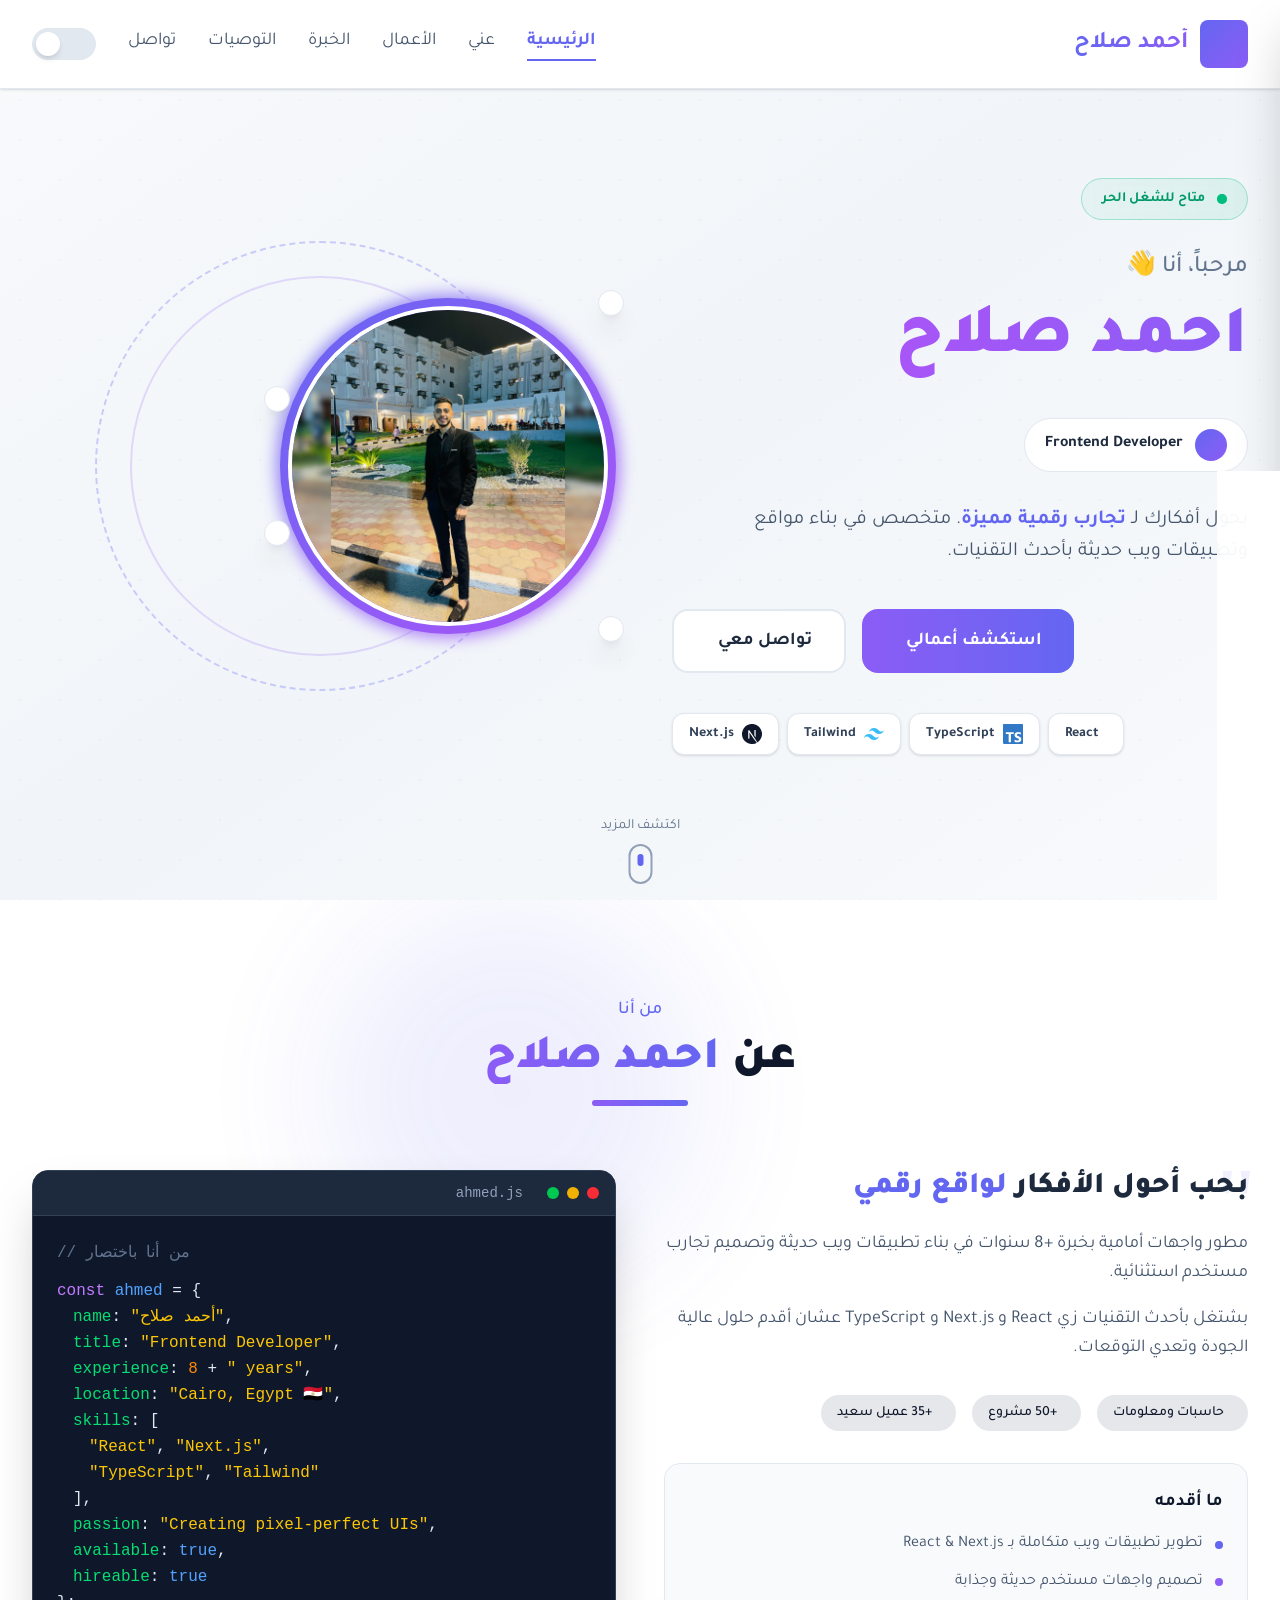
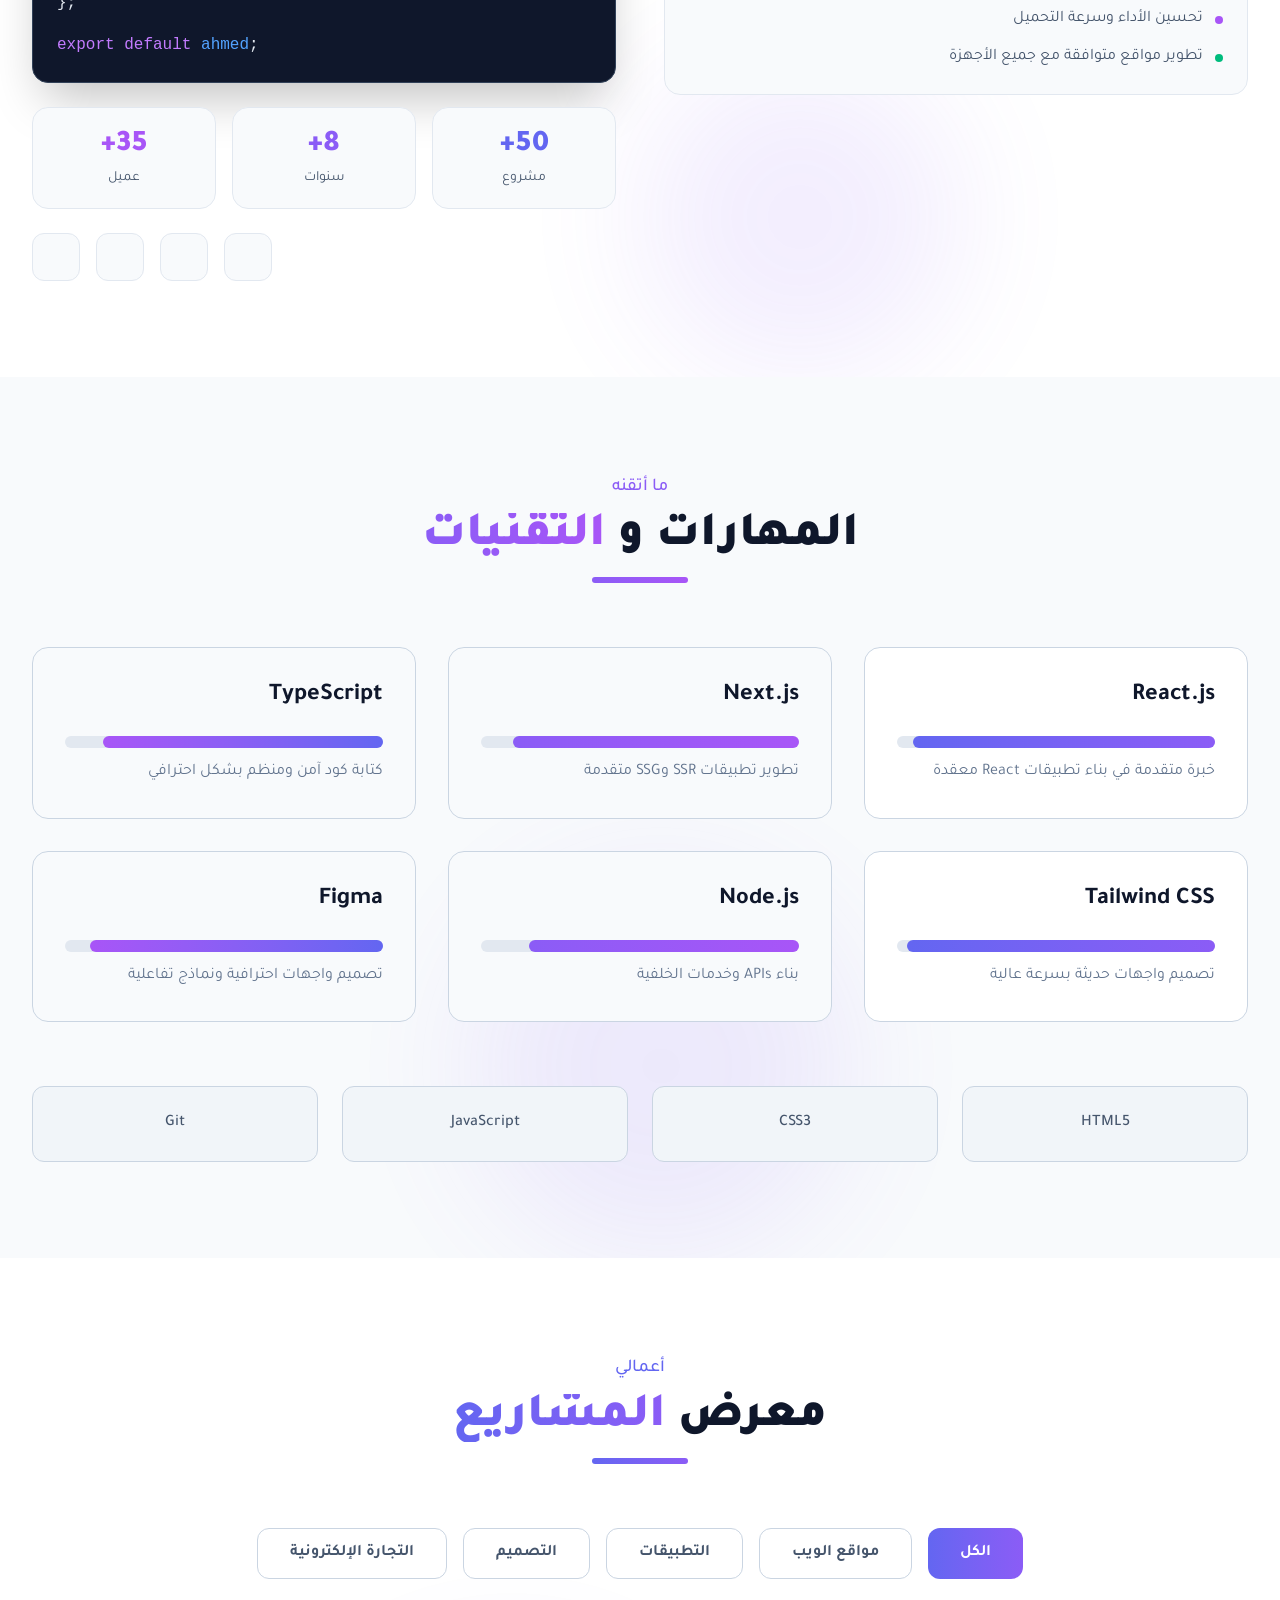
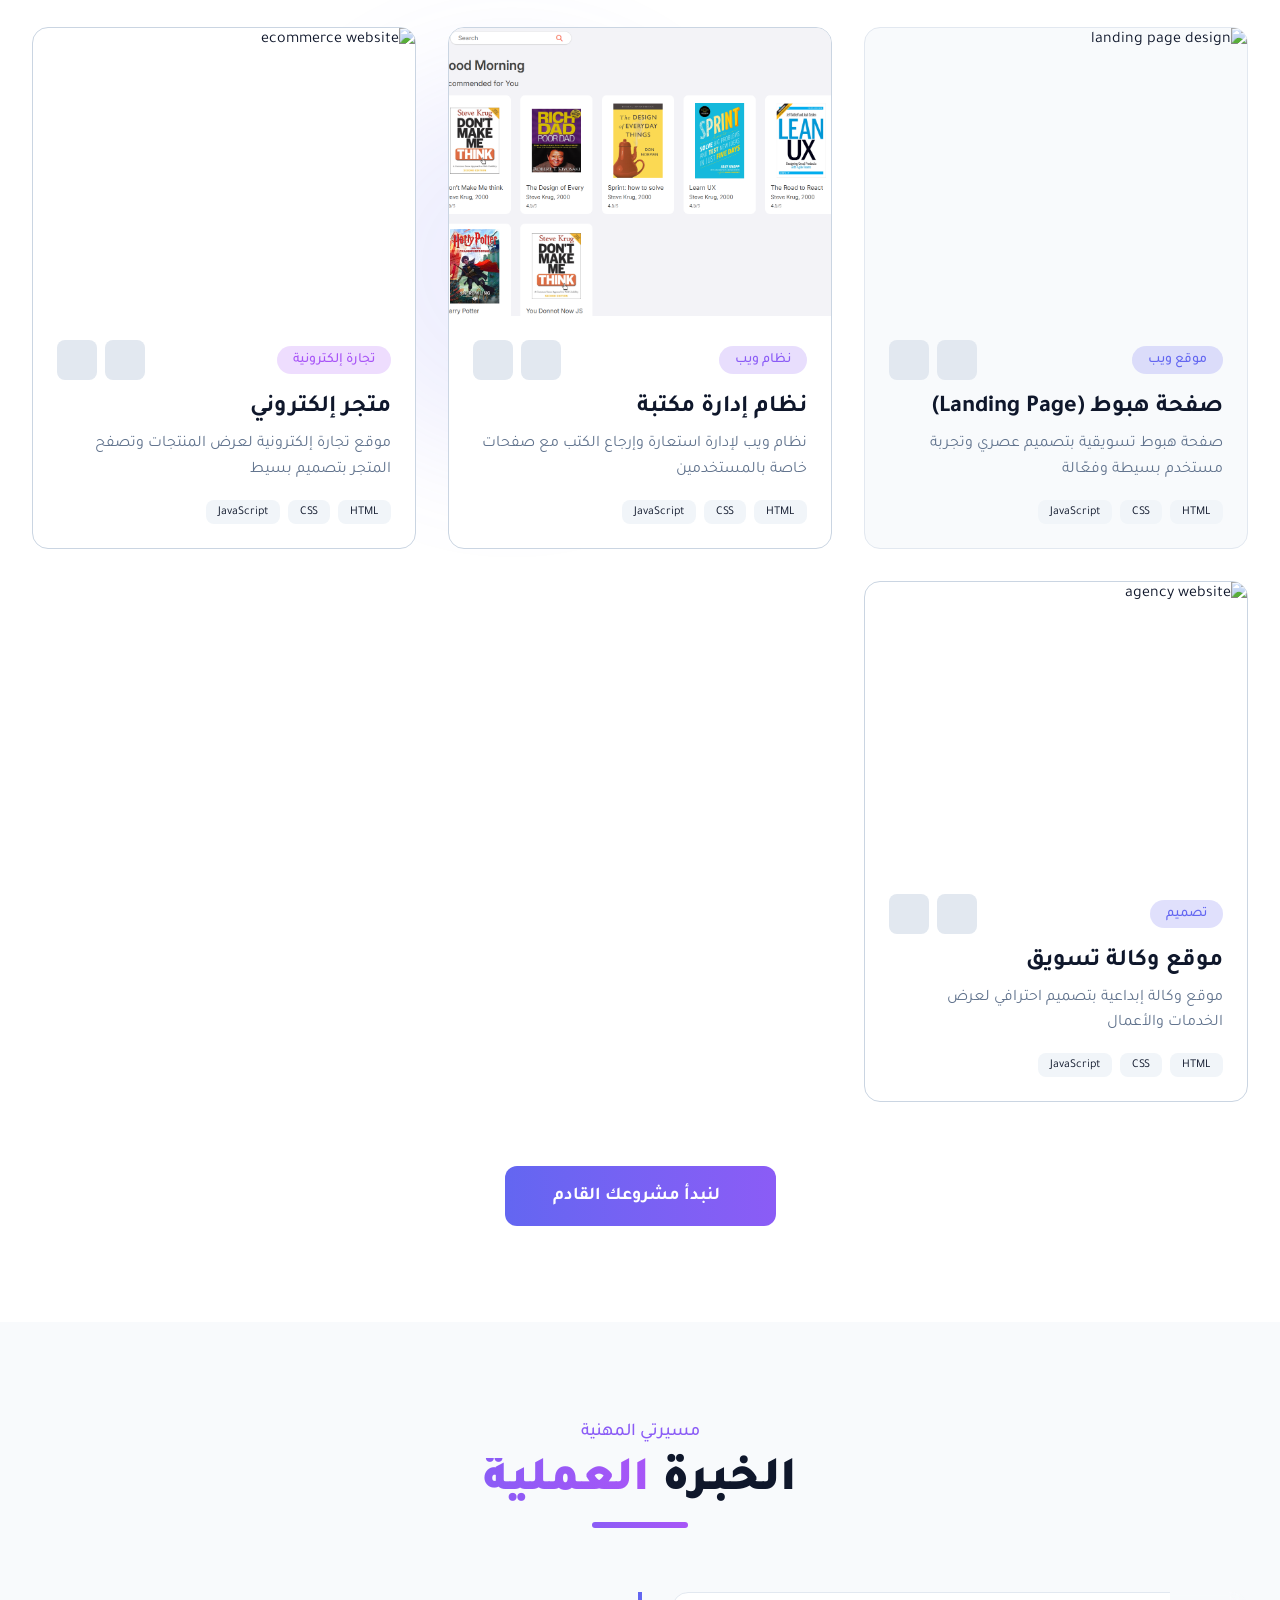
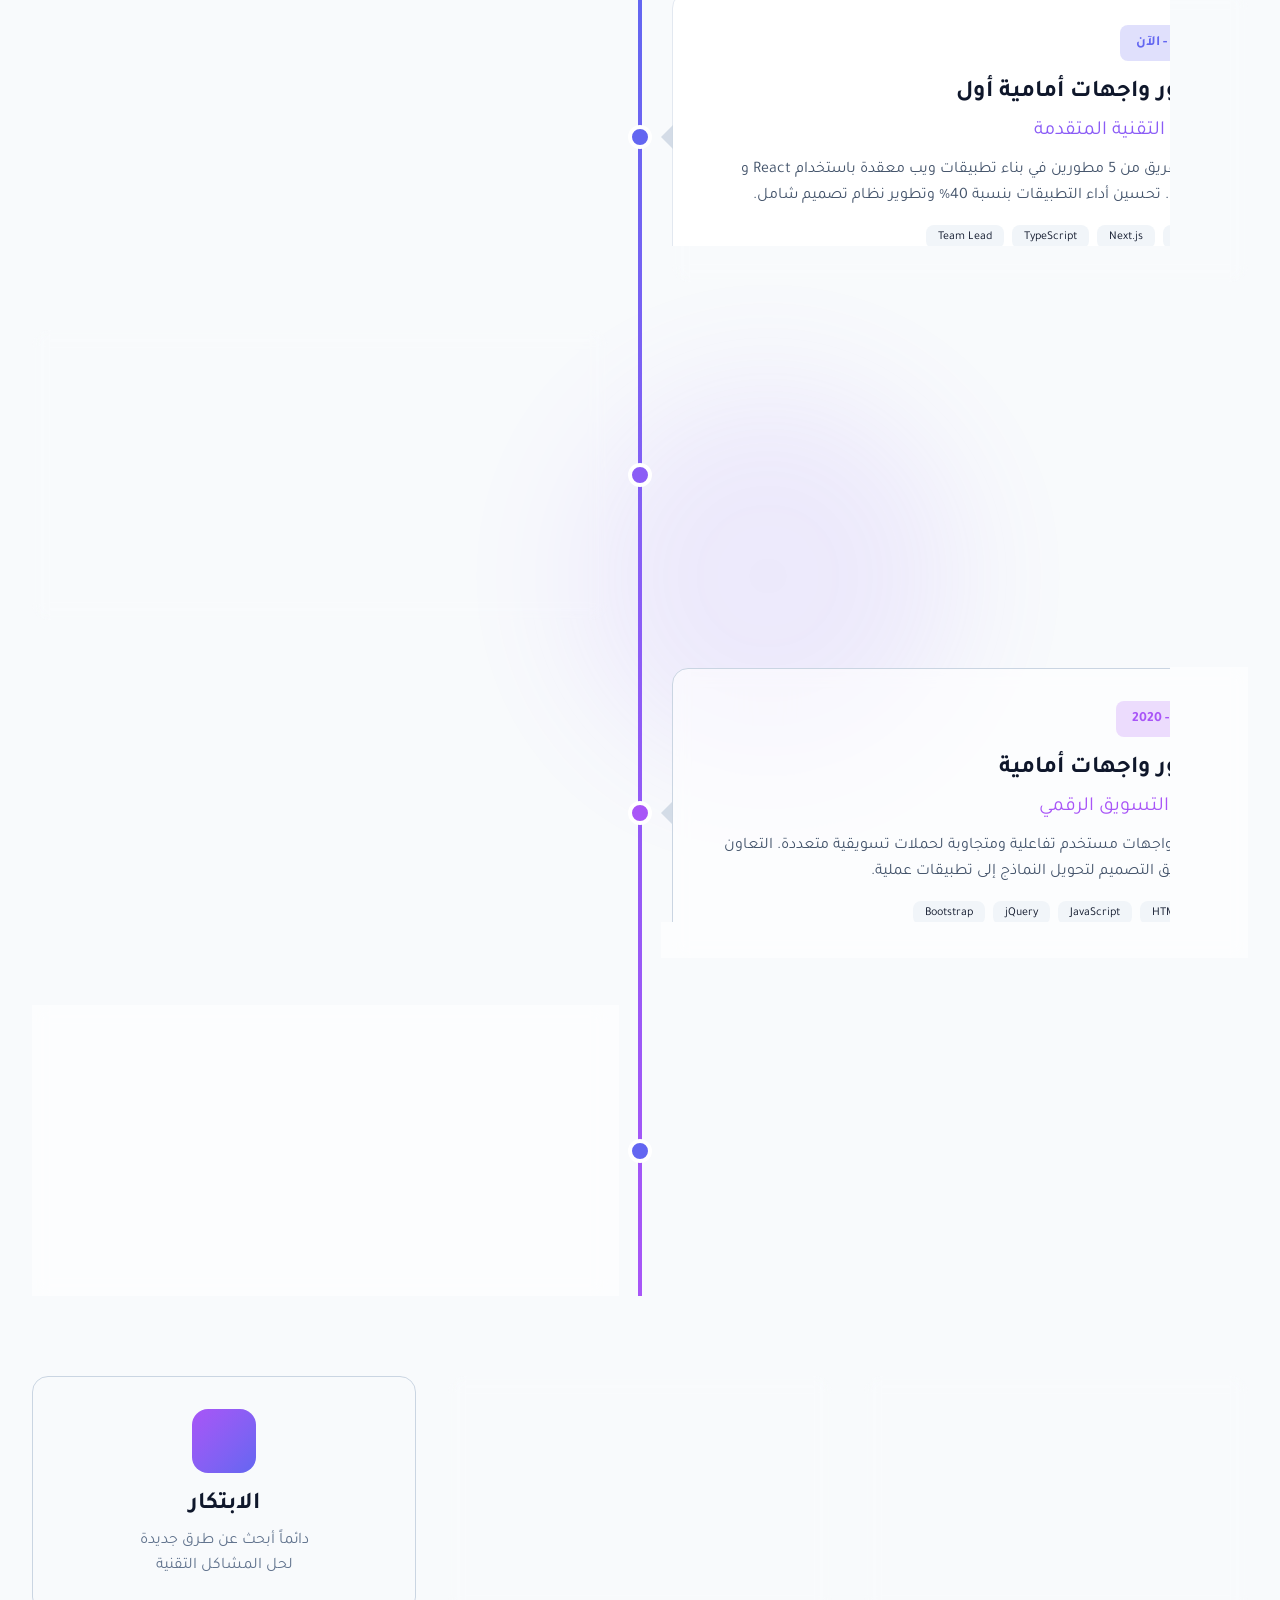
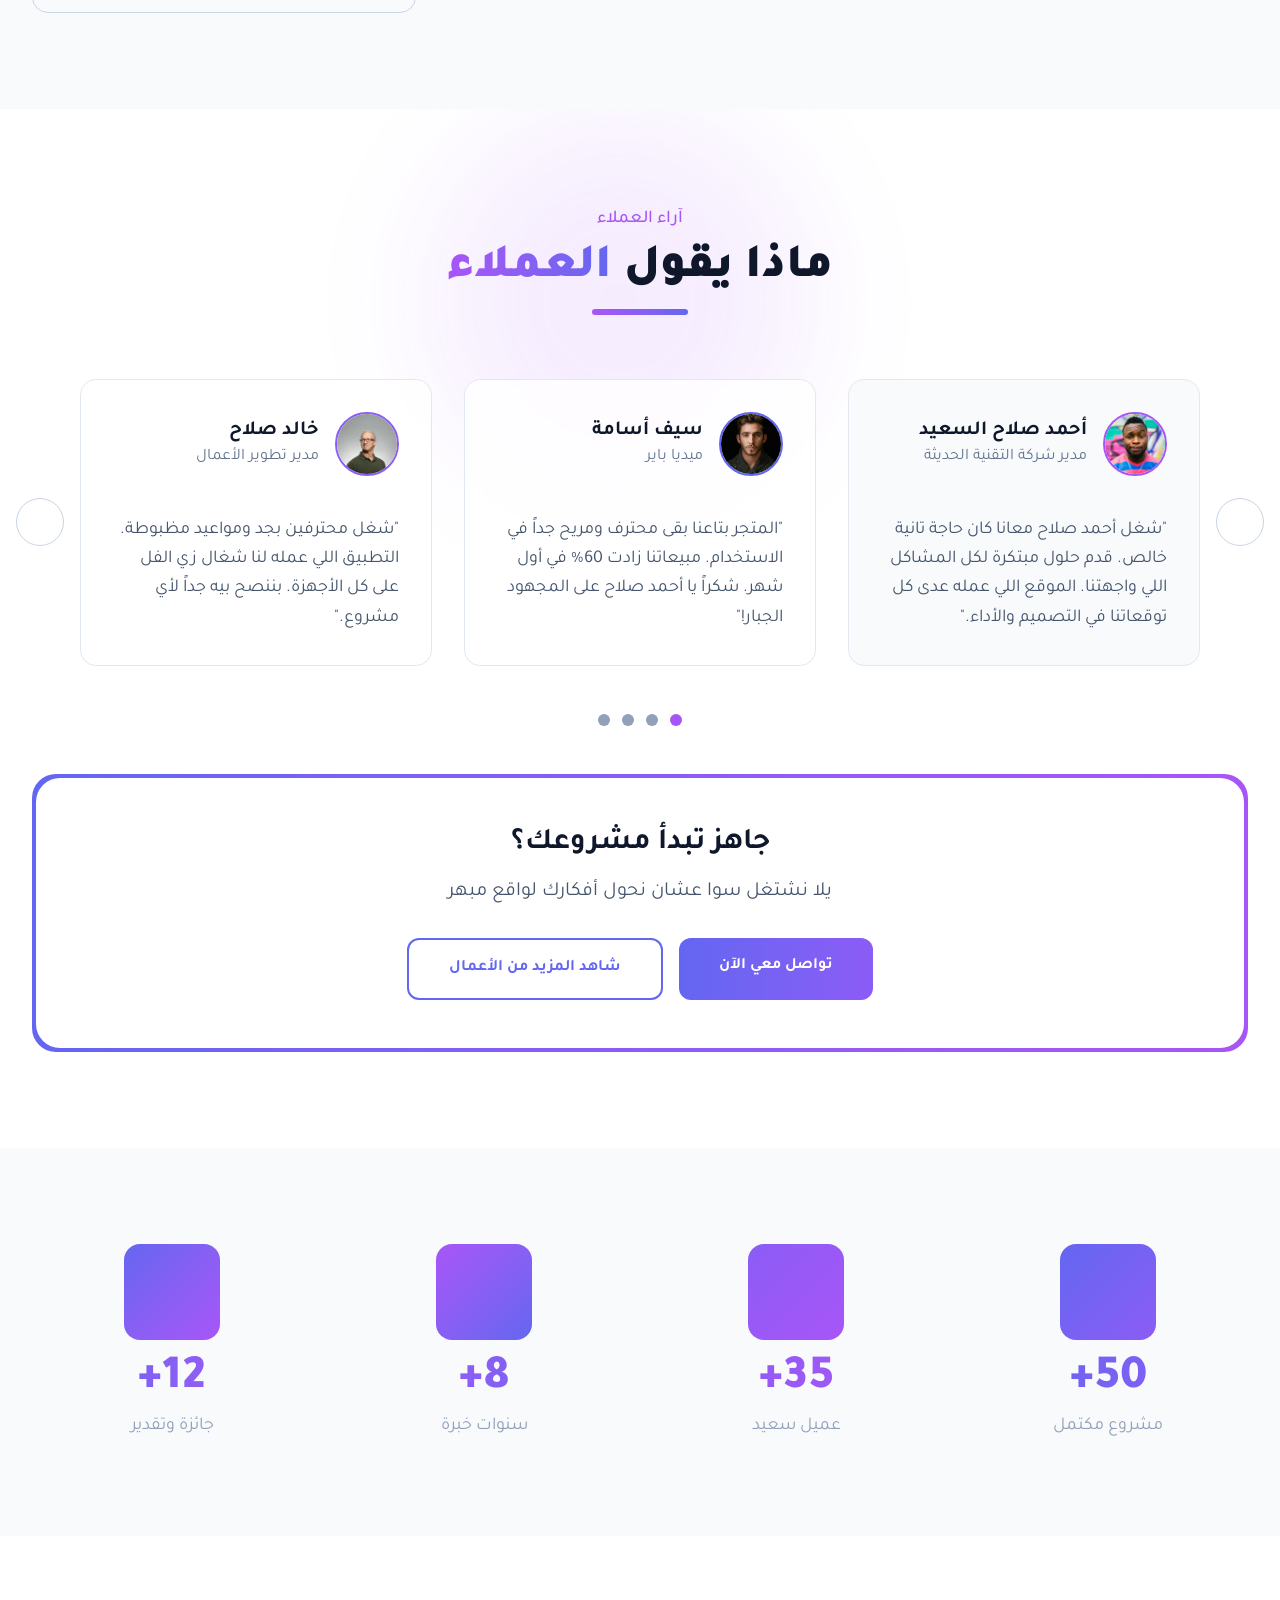
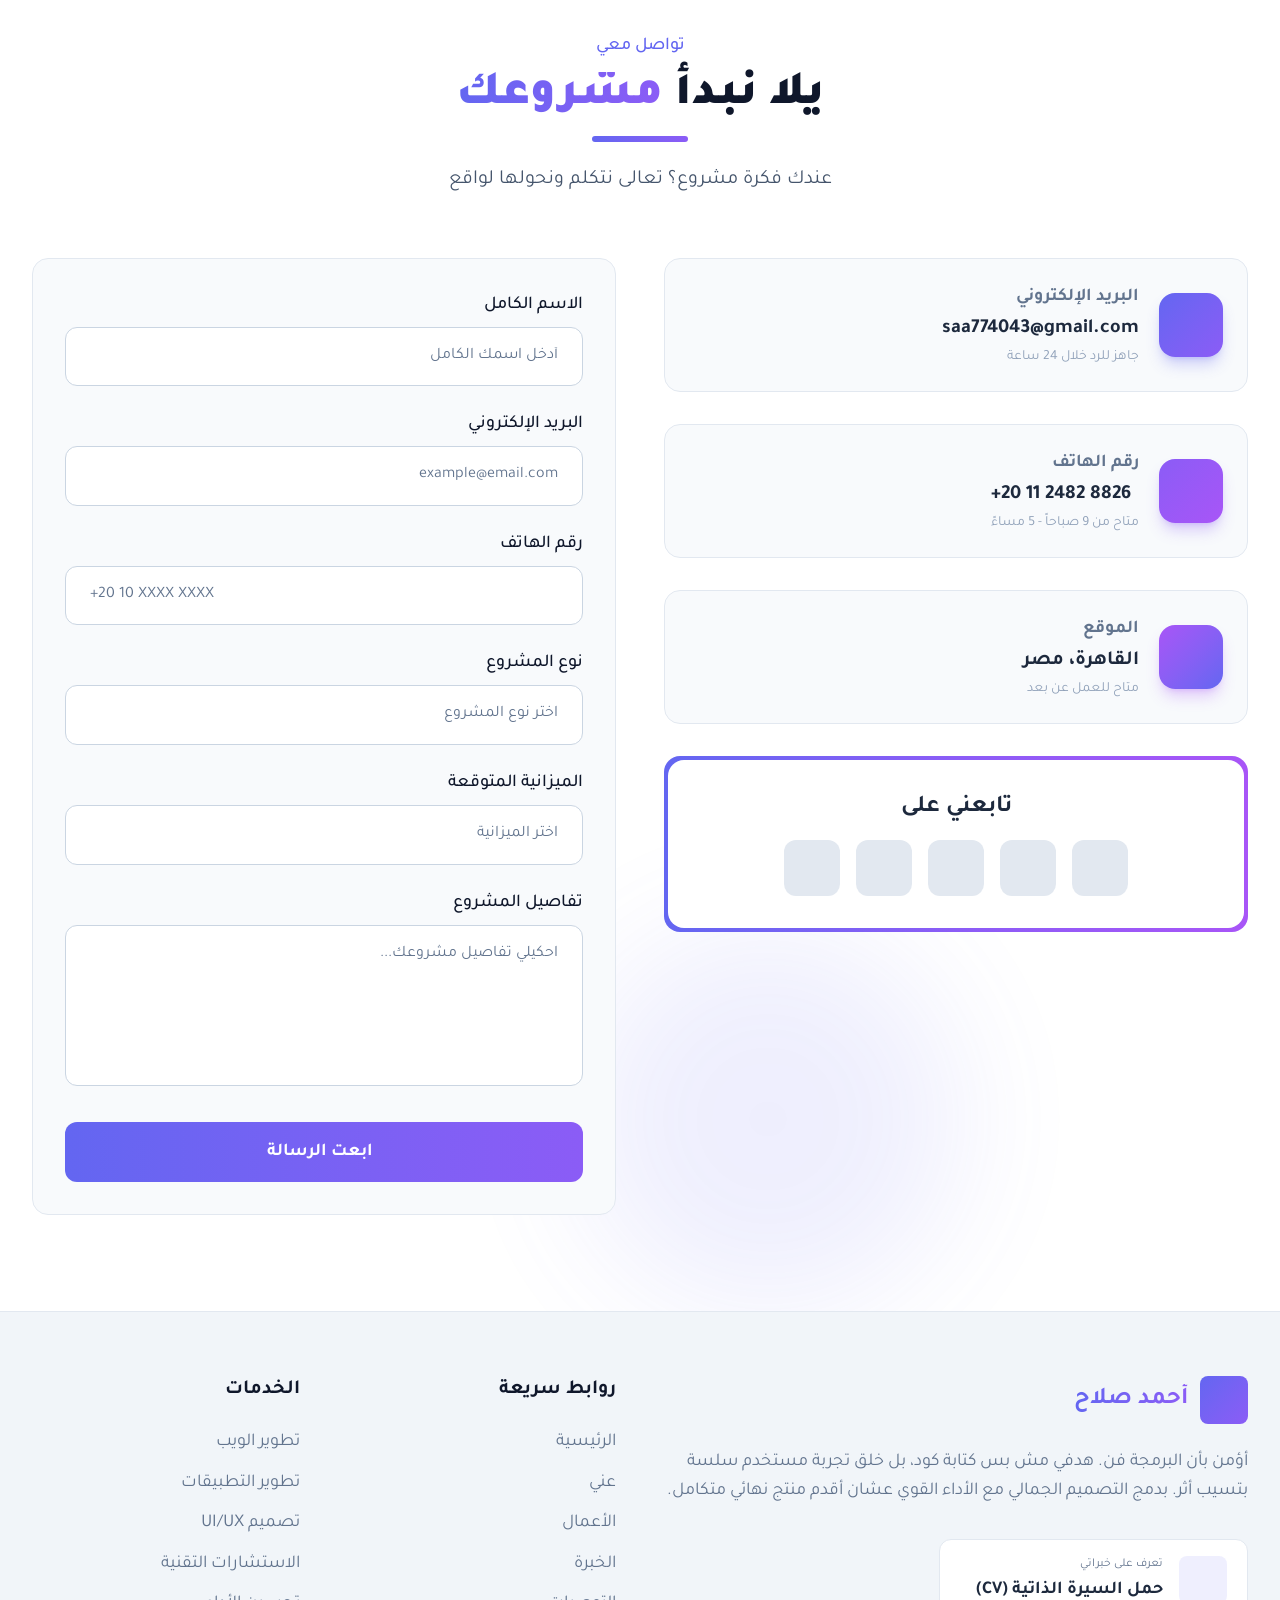
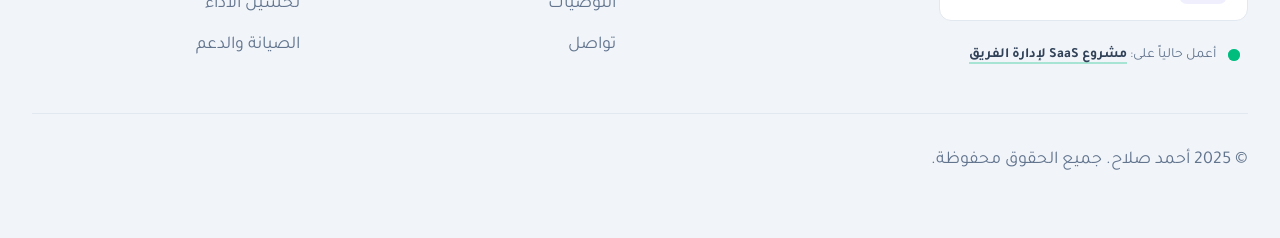
==== index .html @ 2023ffce "Update portfolio data" ====
<!doctype html>
<html dir="rtl" lang="ar" class="dark">
  <head>
    <!-- Essential Meta Tags (must be first) -->
    <meta charset="UTF-8" />
    <meta name="viewport" content="width=device-width, initial-scale=1.0" />
    <title>أحمد صلاح| مطور واجهات أمامية</title>

    <!-- SEO Meta Tags -->
    <meta
      name="description"
      content="مطور واجهات أمامية متخصص في React و Next.js و TypeScript. أبني تجارب رقمية استثنائية مع التركيز على الأداء وتجربة المستخدم."
    />
    <meta
      name="keywords"
      content="مطور ويب, React, Next.js, TypeScript, تصميم واجهات, مطور أمامي"
    />
    <meta name="author" content="أحمد صلاح" />
    <meta name="theme-color" content="#6366f1" />

    <!-- Open Graph / Social Media -->
    <meta property="og:type" content="website" />
    <meta property="og:url" content="https://ahmedhasan.dev/" />
    <meta property="og:title" content="أحمد صلاح| مطور واجهات أمامية" />
    <meta
      property="og:description"
      content="مطور واجهات أمامية متخصص في React و Next.js و TypeScript. أبني تجارب رقمية استثنائية."
    />
    <meta property="og:image" content="https://ahmedhasan.dev/og-image.png" />
    <meta property="og:locale" content="ar_SA" />

    <!-- Twitter Card -->
    <meta name="twitter:card" content="summary_large_image" />
    <meta name="twitter:url" content="https://ahmedhasan.dev/" />
    <meta name="twitter:title" content="أحمد صلاح| مطور واجهات أمامية" />
    <meta
      name="twitter:description"
      content="مطور واجهات أمامية متخصص في React و Next.js و TypeScript."
    />
    <meta name="twitter:image" content="https://ahmedhasan.dev/og-image.png" />

    <!-- Resource Hints (preconnect includes dns-prefetch) -->
    <link rel="preconnect" href="https://fonts.googleapis.com" />
    <link rel="preconnect" href="https://fonts.gstatic.com" crossorigin />
    <link rel="preconnect" href="https://cdnjs.cloudflare.com" crossorigin />

    <!-- Preload Critical Fonts -->
    <link
      rel="preload"
      href="https://cdnjs.cloudflare.com/ajax/libs/font-awesome/7.0.1/webfonts/fa-solid-900.woff2"
      as="font"
      type="font/woff2"
      crossorigin
    />
    <link
      rel="preload"
      href="https://cdnjs.cloudflare.com/ajax/libs/font-awesome/7.0.1/webfonts/fa-brands-400.woff2"
      as="font"
      type="font/woff2"
      crossorigin
    />

    <!-- Font Awesome CSS - Non-render-blocking -->
    <link
      rel="preload"
      href="https://cdnjs.cloudflare.com/ajax/libs/font-awesome/7.0.1/css/all.min.css"
      as="style"
      onload="
        this.onload = null;
        this.rel = 'stylesheet';
      "
      crossorigin="anonymous"
    />
    <noscript>
      <link
        rel="stylesheet"
        href="https://cdnjs.cloudflare.com/ajax/libs/font-awesome/7.0.1/css/all.min.css"
        crossorigin="anonymous"
      />
    </noscript>

    <!-- Google Fonts - Non-render-blocking -->
    <link
      rel="preload"
      href="https://fonts.googleapis.com/css2?family=Alexandria:wght@100..900&family=Cairo:wght@200..1000&family=Tajawal:wght@200;300;400;500;700;800;900&display=swap"
      as="style"
      onload="
        this.onload = null;
        this.rel = 'stylesheet';
      "
    />
    <noscript>
      <link
        href="https://fonts.googleapis.com/css2?family=Alexandria:wght@100..900&family=Cairo:wght@200..1000&family=Tajawal:wght@200;300;400;500;700;800;900&display=swap"
        rel="stylesheet"
      />
    </noscript>

    <!-- Favicon -->
    <link rel="icon" type="image/png" href="./assets/imgs/favicon.png" />
    <!-- Main Stylesheet -->
    <link rel="stylesheet" crossorigin href="./assets/css/style.css" />
  </head>

  <body
    class="font-tajawal bg-gradient-to-br from-slate-100 via-slate-50 to-slate-100 dark:from-slate-950 dark:via-slate-900 dark:to-slate-950 text-slate-900 dark:text-white transition-colors duration-300"
  >
    <!-- Skip to Content Link for Accessibility -->
    <a
      href="#main-content"
      class="skip-link sr-only focus:not-sr-only focus:absolute focus:top-4 focus:right-4 focus:z-[100] focus:bg-primary focus:text-white focus:px-4 focus:py-2 focus:rounded-lg"
    >
      تخطي إلى المحتوى الرئيسي
    </a>

    <nav
      id="header"
      role="navigation"
      aria-label="التنقل الرئيسي"
      class="fixed top-0 left-0 right-0 bg-white/95 dark:bg-slate-950/95 backdrop-blur-md z-50 border-b border-slate-200 dark:border-slate-800 shadow-sm dark:shadow-none"
    >
      <div
        class="container mx-auto px-4 md:px-8 py-5 flex justify-between items-center"
      >
        <div class="flex items-center gap-3">
          <div
            class="w-12 h-12 bg-linear-to-br from-primary to-secondary rounded-lg flex items-center justify-center"
            aria-hidden="true"
          >
            <i class="fa-solid fa-code text-white text-xl"></i>
          </div>
          <div
            class="text-2xl font-bold bg-linear-to-r from-primary to-secondary bg-clip-text text-transparent"
          >
            أحمد صلاح
          </div>
        </div>

        <!-- نضيف hidden md:flex عشان تختفي في الموبايل وتظهر في الديسكتوب -->
        <div class="nav-links hidden md:flex gap-8 items-center" role="menubar">
          <a
            class="text-slate-600 dark:text-slate-300 hover:text-primary transition-colors duration-300 text-lg"
            href="#hero-section"
            role="menuitem"
            >الرئيسية</a
          >
          <a
            class="text-slate-600 dark:text-slate-300 hover:text-primary transition-colors duration-300 text-lg"
            href="#about"
            role="menuitem"
            >عني</a
          >
          <a
            class="text-slate-600 dark:text-slate-300 hover:text-primary transition-colors duration-300 text-lg"
            href="#portfolio"
            role="menuitem"
            >الأعمال</a
          >
          <a
            class="text-slate-600 dark:text-slate-300 hover:text-primary transition-colors duration-300 text-lg"
            href="#experience"
            role="menuitem"
            >الخبرة</a
          >
          <a
            class="text-slate-600 dark:text-slate-300 hover:text-primary transition-colors duration-300 text-lg"
            href="#testimonials"
            role="menuitem"
            >التوصيات</a
          >
          <a
            class="text-slate-600 dark:text-slate-300 hover:text-primary transition-colors duration-300 text-lg"
            href="#contact"
            role="menuitem"
            >تواصل</a
          >

          <!-- Theme Toggle Button (ديسكتوب) -->
          <button
            class="theme-toggle-button relative w-16 h-8 bg-slate-200 dark:bg-slate-700 rounded-full transition-all duration-300 hover:ring-2 hover:ring-primary/50 focus:outline-none focus-visible:ring-2 focus-visible:ring-primary"
            aria-label="تبديل الوضع الداكن"
            aria-pressed="false"
            type="button"
          >
            <span
              class="theme-toggle-circle absolute top-1 left-1 w-6 h-6 bg-white dark:bg-slate-800 rounded-full shadow-md flex items-center justify-center transition-transform duration-300 dark:translate-x-8"
            >
              <i
                class="fa-solid fa-sun text-amber-500 text-sm transition-all duration-300 dark:opacity-0 dark:rotate-90 dark:scale-0"
                aria-hidden="true"
              ></i>
              <i
                class="fa-solid fa-moon text-indigo-400 text-sm absolute transition-all duration-300 opacity-0 -rotate-90 scale-0 dark:opacity-100 dark:rotate-0 dark:scale-100"
                aria-hidden="true"
              ></i>
            </span>
          </button>
        </div>

        <!-- زرار الموبايل منيو: ظاهر بس في الموبايل -->
        <div id="my-menu" class="flex md:hidden">
          <button
            type="button"
            id="menu-toggle"
            aria-label="فتح القائمة"
            aria-expanded="false"
            aria-controls="mobile-menu-panel"
          >
            <i
              id="menu-toggle-icon"
              class="fa-solid fa-bars text-slate-600 dark:text-slate-300 hover:text-primary transition-colors duration-300 text-2xl"
            ></i>
          </button>
        </div>
      </div>

      <!-- Panel القايمة بتاع الموبايل -->
      <div
        id="mobile-menu-panel"
        class="hidden md:hidden flex-col gap-1 px-4 pb-5 bg-white/95 dark:bg-slate-950/95 backdrop-blur-md border-t border-slate-200 dark:border-slate-800"
      >
        <a
          class="block py-3 text-slate-600 dark:text-slate-300 hover:text-primary transition-colors duration-300 text-lg"
          href="#hero-section"
          role="menuitem"
          >الرئيسية</a
        >
        <a
          class="block py-3 text-slate-600 dark:text-slate-300 hover:text-primary transition-colors duration-300 text-lg"
          href="#about"
          role="menuitem"
          >عني</a
        >
        <a
          class="block py-3 text-slate-600 dark:text-slate-300 hover:text-primary transition-colors duration-300 text-lg"
          href="#portfolio"
          role="menuitem"
          >الأعمال</a
        >
        <a
          class="block py-3 text-slate-600 dark:text-slate-300 hover:text-primary transition-colors duration-300 text-lg"
          href="#experience"
          role="menuitem"
          >الخبرة</a
        >
        <a
          class="block py-3 text-slate-600 dark:text-slate-300 hover:text-primary transition-colors duration-300 text-lg"
          href="#testimonials"
          role="menuitem"
          >التوصيات</a
        >
        <a
          class="block py-3 text-slate-600 dark:text-slate-300 hover:text-primary transition-colors duration-300 text-lg"
          href="#contact"
          role="menuitem"
          >تواصل</a
        >

        <!-- Theme Toggle Button (موبايل) -->
        <button
          class="theme-toggle-button relative w-16 h-8 mt-2 bg-slate-200 dark:bg-slate-700 rounded-full transition-all duration-300 hover:ring-2 hover:ring-primary/50 focus:outline-none focus-visible:ring-2 focus-visible:ring-primary"
          aria-label="تبديل الوضع الداكن"
          aria-pressed="false"
          type="button"
        >
          <span
            class="theme-toggle-circle absolute top-1 left-1 w-6 h-6 bg-white dark:bg-slate-800 rounded-full shadow-md flex items-center justify-center transition-transform duration-300 dark:translate-x-8"
          >
            <i
              class="fa-solid fa-sun text-amber-500 text-sm transition-all duration-300 dark:opacity-0 dark:rotate-90 dark:scale-0"
              aria-hidden="true"
            ></i>
            <i
              class="fa-solid fa-moon text-indigo-400 text-sm absolute transition-all duration-300 opacity-0 -rotate-90 scale-0 dark:opacity-100 dark:rotate-0 dark:scale-100"
              aria-hidden="true"
            ></i>
          </span>
        </button>
      </div>
    </nav>

    <main id="main-content">
      <!-- ============================================
         HERO SECTION - Modern Split Layout Design
         ============================================ -->
      <section
        id="hero-section"
        class="relative min-h-screen flex items-center overflow-hidden pt-24 pb-16"
        aria-labelledby="hero-title"
      >
        <!-- Background Elements -->
        <div class="absolute inset-0 z-0">
          <!-- Gradient Mesh Background -->
          <div
            class="absolute inset-0 bg-gradient-to-br from-slate-50 via-slate-100 to-slate-50 dark:from-slate-950 dark:via-slate-900 dark:to-slate-950"
          ></div>
          <!-- Grid Pattern Overlay -->
          <div
            class="absolute inset-0 opacity-[0.03] dark:opacity-[0.05]"
            style="
              background-image: radial-gradient(
                circle,
                currentColor 1px,
                transparent 1px
              );
              background-size: 40px 40px;
            "
          ></div>
        </div>

        <!-- Main Content -->
        <div class="container mx-auto pt-40 lg:pt-0 px-4 md:px-8 z-10">
          <div
            class="grid grid-cols-1 lg:grid-cols-2 gap-36 lg:gap-16 items-center"
          >
            <!-- Right Side - Text Content (RTL so it's first in DOM) -->
            <div class="order-2 lg:order-1 text-center lg:text-right">
              <!-- Status Badge -->
              <div
                class="inline-flex items-center gap-3 bg-gradient-to-l from-emerald-500/10 to-emerald-500/5 dark:from-emerald-500/20 dark:to-emerald-500/10 backdrop-blur-sm border border-emerald-500/30 rounded-full px-5 py-2.5 mb-8"
              >
                <span class="relative flex h-2.5 w-2.5">
                  <span
                    class="animate-ping absolute inline-flex h-full w-full rounded-full bg-emerald-400 opacity-75"
                  ></span>
                  <span
                    class="relative inline-flex rounded-full h-2.5 w-2.5 bg-emerald-500"
                  ></span>
                </span>
                <span
                  class="text-sm font-semibold text-emerald-600 dark:text-emerald-400"
                  >متاح للشغل الحر</span
                >
              </div>

              <!-- Main Heading -->
              <div class="mb-8">
                <p
                  class="text-xl md:text-2xl text-slate-500 dark:text-slate-400 mb-3 font-medium"
                >
                  مرحباً، أنا 👋
                </p>
                <h1
                  id="hero-title"
                  class="text-4xl md:text-6xl lg:text-7xl font-black leading-tight"
                >
                  <span class="relative inline-block">
                    <span
                      class="bg-gradient-to-l pb-8 from-primary via-secondary to-accent bg-clip-text text-transparent bg-[length:200%_auto] animate-gradient"
                    >
                      أحمد صلاح
                    </span>
                  </span>
                </h1>
              </div>

              <!-- Role Badge -->
              <div
                class="inline-flex items-center gap-3 bg-white dark:bg-slate-800 border border-slate-200 dark:border-slate-700 px-5 py-2.5 rounded-full mb-8"
              >
                <div
                  class="w-8 h-8 bg-gradient-to-br from-primary to-secondary rounded-full flex items-center justify-center"
                >
                  <i class="fa-solid fa-code text-white text-sm"></i>
                </div>
                <span class="font-bold text-slate-800 dark:text-white"
                  >Frontend Developer</span
                >
              </div>

              <!-- Description -->
              <p
                class="text-lg md:text-xl text-slate-600 dark:text-slate-400 mb-10 max-w-xl mx-auto lg:mx-0 lg:mr-0 leading-relaxed"
              >
                بحول أفكارك لـ
                <span class="text-primary font-semibold">تجارب رقمية مميزة</span
                >. متخصص في بناء مواقع وتطبيقات ويب حديثة بأحدث التقنيات.
              </p>

              <!-- CTA Buttons -->
              <div
                class="flex flex-wrap justify-center lg:justify-end gap-4 mb-10"
              >
                <a
                  href="#portfolio"
                  class="group relative inline-flex items-center gap-3 bg-gradient-to-l from-primary to-secondary px-8 py-4 rounded-2xl text-lg font-bold text-white overflow-hidden transition-all duration-300 hover:-translate-y-1"
                >
                  <span class="relative z-10">استكشف أعمالي</span>
                  <i
                    class="fa-solid fa-arrow-left relative z-10 transition-transform duration-300 group-hover:-translate-x-2"
                  ></i>
                  <div
                    class="absolute inset-0 bg-gradient-to-l from-secondary to-accent opacity-0 group-hover:opacity-100 transition-opacity duration-300"
                  ></div>
                </a>
                <a
                  href="#contact"
                  class="group inline-flex items-center gap-3 bg-white dark:bg-slate-800 border-2 border-slate-200 dark:border-slate-700 text-slate-800 dark:text-white px-8 py-4 rounded-2xl text-lg font-bold transition-all duration-300 hover:border-primary hover:text-primary hover:-translate-y-1 hover:shadow-lg"
                >
                  <span>تواصل معي</span>
                  <i
                    class="fa-solid fa-paper-plane transition-transform duration-300 group-hover:-translate-y-1 group-hover:translate-x-1"
                  ></i>
                </a>
              </div>

              <!-- Tech Stack -->
              <div class="flex flex-wrap justify-center lg:justify-end gap-2">
                <div
                  class="flex items-center gap-2 px-4 py-2.5 bg-white dark:bg-slate-800 rounded-xl border border-slate-200 dark:border-slate-700 shadow-sm hover:shadow-md hover:border-[#61DAFB] transition-all duration-300 group"
                >
                  <i
                    class="fa-brands fa-react text-xl text-[#61DAFB] group-hover:rotate-180 transition-transform duration-500"
                  ></i>
                  <span
                    class="text-sm font-semibold text-slate-700 dark:text-slate-300"
                    >React</span
                  >
                </div>
                <div
                  class="flex items-center gap-2 px-4 py-2.5 bg-white dark:bg-slate-800 rounded-xl border border-slate-200 dark:border-slate-700 shadow-sm hover:shadow-md hover:border-[#3178C6] transition-all duration-300 group"
                >
                  <svg
                    class="w-5 h-5 text-[#3178C6]"
                    viewBox="0 0 24 24"
                    fill="currentColor"
                  >
                    <path
                      d="M1.125 0C.502 0 0 .502 0 1.125v21.75C0 23.498.502 24 1.125 24h21.75c.623 0 1.125-.502 1.125-1.125V1.125C24 .502 23.498 0 22.875 0zm17.363 9.75c.612 0 1.154.037 1.627.111a6.38 6.38 0 0 1 1.306.34v2.458a3.95 3.95 0 0 0-.643-.361 5.093 5.093 0 0 0-.717-.26 5.453 5.453 0 0 0-1.426-.2c-.3 0-.573.028-.819.086a2.1 2.1 0 0 0-.623.242c-.17.104-.3.229-.393.374a.888.888 0 0 0-.14.49c0 .196.053.373.156.529.104.156.252.304.443.444s.423.276.696.41c.273.135.582.274.926.416.47.197.892.407 1.266.628.374.222.695.473.963.753.268.279.472.598.614.957.142.359.214.776.214 1.253 0 .657-.125 1.21-.373 1.656a3.033 3.033 0 0 1-1.012 1.085 4.38 4.38 0 0 1-1.487.596c-.566.12-1.163.18-1.79.18a9.916 9.916 0 0 1-1.84-.164 5.544 5.544 0 0 1-1.512-.493v-2.63a5.033 5.033 0 0 0 3.237 1.2c.333 0 .624-.03.872-.09.249-.06.456-.144.623-.25.166-.108.29-.234.373-.38a1.023 1.023 0 0 0-.074-1.089 2.12 2.12 0 0 0-.537-.5 5.597 5.597 0 0 0-.807-.444 27.72 27.72 0 0 0-1.007-.436c-.918-.383-1.602-.852-2.053-1.405-.45-.553-.676-1.222-.676-2.005 0-.614.123-1.141.369-1.582.246-.441.58-.804 1.004-1.089a4.494 4.494 0 0 1 1.47-.629 7.536 7.536 0 0 1 1.77-.201zm-15.113.188h9.563v2.166H9.506v9.646H6.789v-9.646H3.375z"
                    />
                  </svg>
                  <span
                    class="text-sm font-semibold text-slate-700 dark:text-slate-300"
                    >TypeScript</span
                  >
                </div>
                <div
                  class="flex items-center gap-2 px-4 py-2.5 bg-white dark:bg-slate-800 rounded-xl border border-slate-200 dark:border-slate-700 shadow-sm hover:shadow-md hover:border-[#38BDF8] transition-all duration-300 group"
                >
                  <svg
                    class="w-5 h-5 text-[#38BDF8]"
                    viewBox="0 0 24 24"
                    fill="currentColor"
                  >
                    <path
                      d="M12.001,4.8c-3.2,0-5.2,1.6-6,4.8c1.2-1.6,2.6-2.2,4.2-1.8c0.913,0.228,1.565,0.89,2.288,1.624 C13.666,10.618,15.027,12,18.001,12c3.2,0,5.2-1.6,6-4.8c-1.2,1.6-2.6,2.2-4.2,1.8c-0.913-0.228-1.565-0.89-2.288-1.624 C16.337,6.182,14.976,4.8,12.001,4.8z M6.001,12c-3.2,0-5.2,1.6-6,4.8c1.2-1.6,2.6-2.2,4.2-1.8c0.913,0.228,1.565,0.89,2.288,1.624 c1.177,1.194,2.538,2.576,5.512,2.576c3.2,0,5.2-1.6,6-4.8c-1.2,1.6-2.6,2.2-4.2,1.8c-0.913-0.228-1.565-0.89-2.288-1.624 C10.337,13.382,8.976,12,6.001,12z"
                    />
                  </svg>
                  <span
                    class="text-sm font-semibold text-slate-700 dark:text-slate-300"
                    >Tailwind</span
                  >
                </div>
                <div
                  class="flex items-center gap-2 px-4 py-2.5 bg-white dark:bg-slate-800 rounded-xl border border-slate-200 dark:border-slate-700 shadow-sm hover:shadow-md hover:border-black dark:hover:border-white transition-all duration-300 group"
                >
                  <svg class="w-5 h-5" viewBox="0 0 24 24" fill="currentColor">
                    <path
                      d="M11.572 0c-.176 0-.31.001-.358.007a19.76 19.76 0 0 1-.364.033C7.443.346 4.25 2.185 2.228 5.012a11.875 11.875 0 0 0-2.119 5.243c-.096.659-.108.854-.108 1.747s.012 1.089.108 1.748c.652 4.506 3.86 8.292 8.209 9.695.779.25 1.6.422 2.534.525.363.04 1.935.04 2.299 0 1.611-.178 2.977-.577 4.323-1.264.207-.106.247-.134.219-.158-.02-.013-.9-1.193-1.955-2.62l-1.919-2.592-2.404-3.558a338.739 338.739 0 0 0-2.422-3.556c-.009-.002-.018 1.579-.023 3.51-.007 3.38-.01 3.515-.052 3.595a.426.426 0 0 1-.206.214c-.075.037-.14.044-.495.044H7.81l-.108-.068a.438.438 0 0 1-.157-.171l-.05-.106.006-4.703.007-4.705.072-.092a.645.645 0 0 1 .174-.143c.096-.047.134-.051.54-.051.478 0 .558.018.682.154.035.038 1.337 1.999 2.895 4.361a10760.433 10760.433 0 0 0 4.735 7.17l1.9 2.879.096-.063a12.317 12.317 0 0 0 2.466-2.163 11.944 11.944 0 0 0 2.824-6.134c.096-.66.108-.854.108-1.748 0-.893-.012-1.088-.108-1.747-.652-4.506-3.859-8.292-8.208-9.695a12.597 12.597 0 0 0-2.499-.523A33.119 33.119 0 0 0 11.572 0zm4.069 7.217c.347 0 .408.005.486.047a.473.473 0 0 1 .237.277c.018.06.023 1.365.018 4.304l-.006 4.218-.744-1.14-.746-1.14v-3.066c0-1.982.01-3.097.023-3.15a.478.478 0 0 1 .233-.296c.096-.05.13-.054.5-.054z"
                    />
                  </svg>
                  <span
                    class="text-sm font-semibold text-slate-700 dark:text-slate-300"
                    >Next.js</span
                  >
                </div>
              </div>
            </div>

            <!-- Left Side - Visual Element -->
            <div
              class="order-1 lg:order-2 relative flex justify-center lg:justify-start"
            >
              <!-- Decorative Ring -->
              <div class="absolute inset-0 flex items-center justify-center">
                <div
                  class="w-[350px] h-[350px] md:w-[450px] md:h-[450px] rounded-full border-2 border-dashed border-primary/30 animate-spin"
                  style="animation-duration: 30s"
                ></div>
              </div>
              <div class="absolute inset-0 flex items-center justify-center">
                <div
                  class="w-[280px] h-[280px] md:w-[380px] md:h-[380px] rounded-full border-2 border-secondary/20 animate-spin"
                  style="animation-duration: 20s; animation-direction: reverse"
                ></div>
              </div>

              <!-- Profile Image Container -->
              <div class="relative z-10">
                <!-- Gradient Border Ring -->
                <div
                  class="absolute -inset-3 bg-gradient-to-br from-primary via-secondary to-accent rounded-full opacity-75 blur-sm animate-pulse"
                ></div>
                <div
                  class="absolute -inset-2 bg-gradient-to-br from-primary via-secondary to-accent rounded-full"
                ></div>

                <!-- Profile Image -->
                <div
                  class="relative w-64 h-64 md:w-80 md:h-80 rounded-full overflow-hidden bg-slate-200 dark:bg-slate-800 border-4 border-white dark:border-slate-900"
                >
                  <img
                    class="w-full h-full object-cover"
                    fetchpriority="high"
                    decoding="async"
                    src="./assets/imgs/WhatsApp Image 2026-09-08 at 6.53.51 PM.jpeg"
                    alt="أحمد صلاح- مطور واجهات أمامية"
                  />
                </div>

                <!-- Floating Badges around image -->
                <div
                  class="absolute -top-4 -right-4 bg-white dark:bg-slate-800 rounded-2xl p-3 shadow-xl border border-slate-200 dark:border-slate-700 animate-bounce"
                  style="animation-duration: 3s"
                  aria-hidden="true"
                >
                  <i class="fa-brands fa-react text-3xl text-[#61DAFB]"></i>
                </div>
                <div
                  class="absolute top-1/4 -left-6 bg-white dark:bg-slate-800 rounded-2xl p-3 shadow-xl border border-slate-200 dark:border-slate-700 animate-bounce"
                  style="animation-duration: 2.5s; animation-delay: 0.5s"
                  aria-hidden="true"
                >
                  <i class="fa-brands fa-vuejs text-3xl text-[#4FC08D]"></i>
                </div>
                <div
                  class="absolute -bottom-4 -right-4 bg-white dark:bg-slate-800 rounded-2xl p-3 shadow-xl border border-slate-200 dark:border-slate-700 animate-bounce"
                  style="animation-duration: 3.5s; animation-delay: 1s"
                  aria-hidden="true"
                >
                  <i class="fa-brands fa-figma text-3xl text-[#F24E1E]"></i>
                </div>
                <div
                  class="absolute bottom-1/4 -left-6 bg-white dark:bg-slate-800 rounded-2xl p-3 shadow-xl border border-slate-200 dark:border-slate-700 animate-bounce"
                  style="animation-duration: 2s; animation-delay: 1.5s"
                  aria-hidden="true"
                >
                  <i class="fa-solid fa-code text-3xl text-primary"></i>
                </div>
              </div>
            </div>
          </div>

          <!-- Scroll Indicator -->
          <a
            href="#about"
            class="absolute bottom-4 left-1/2 -translate-x-1/2 hidden md:flex flex-col items-center gap-2 animate-bounce hover:text-primary transition-colors duration-300"
            aria-label="انتقل إلى قسم عني"
          >
            <span
              class="text-sm text-slate-500 dark:text-slate-400 hover:text-primary"
              >اكتشف المزيد</span
            >
            <div
              class="w-6 h-10 rounded-full border-2 border-slate-400 dark:border-slate-600 hover:border-primary flex justify-center pt-2 transition-colors duration-300"
            >
              <div
                class="w-1.5 h-3 bg-primary rounded-full animate-pulse"
              ></div>
            </div>
          </a>
        </div>
      </section>

      <section
        id="about"
        class="py-24 px-4 md:px-8 bg-white dark:bg-slate-900/50 relative overflow-hidden"
        aria-labelledby="about-title"
      >
        <!-- Background decorations -->
        <div
          class="absolute top-0 left-1/4 w-96 h-96 bg-primary rounded-full filter blur-3xl opacity-10"
        ></div>
        <div
          class="absolute bottom-0 right-1/4 w-80 h-80 bg-secondary rounded-full filter blur-3xl opacity-10"
        ></div>

        <div class="container mx-auto max-w-7xl relative z-10">
          <!-- Section Header -->
          <div class="text-center mb-16">
            <span class="text-primary text-lg font-medium mb-3 block"
              >من أنا</span
            >
            <h2 class="text-5xl font-black mb-4">
              عن
              <span
                class="bg-gradient-to-l from-primary to-secondary bg-clip-text text-transparent"
                >أحمد صلاح</span
              >
            </h2>
            <div
              class="w-24 h-1.5 bg-gradient-to-l from-primary to-secondary mx-auto rounded-full"
            ></div>
          </div>

          <!-- Main Content Grid -->
          <div class="grid grid-cols-1 lg:grid-cols-2 gap-12 items-start">
            <!-- Right Side (RTL) - Clean About Design -->
            <div class="space-y-8">
              <!-- Personal Story -->
              <div class="relative">
                <!-- Large decorative quote -->
                <div
                  class="absolute -top-4 -right-2 text-8xl text-primary/10 font-serif leading-none"
                >
                  "
                </div>

                <div class="relative z-10">
                  <h3
                    class="text-3xl font-black mb-6 text-slate-800 dark:text-white"
                  >
                    بحب أحول الأفكار
                    <span class="text-primary">لواقع رقمي</span>
                  </h3>
                  <p
                    class="text-lg text-slate-600 dark:text-slate-300 leading-relaxed mb-4"
                  >
                    مطور واجهات أمامية بخبرة +8 سنوات في بناء تطبيقات ويب حديثة
                    وتصميم تجارب مستخدم استثنائية.
                  </p>
                  <p
                    class="text-lg text-slate-600 dark:text-slate-300 leading-relaxed"
                  >
                    بشتغل بأحدث التقنيات زي React و Next.js و TypeScript عشان
                    أقدم حلول عالية الجودة وتعدي التوقعات.
                  </p>
                </div>
              </div>

              <!-- Simple Timeline -->
              <div class="flex items-center gap-4 flex-wrap">
                <div
                  class="flex items-center gap-2 bg-gray-200 dark:bg-slate-800 px-4 py-2 rounded-full"
                >
                  <i class="fa-solid fa-graduation-cap text-primary"></i>
                  <span class="text-sm font-medium">حاسبات ومعلومات</span>
                </div>
                <div
                  class="flex items-center gap-2 bg-gray-200 dark:bg-slate-800 px-4 py-2 rounded-full"
                >
                  <i class="fa-solid fa-briefcase text-secondary"></i>
                  <span class="text-sm font-medium">+50 مشروع</span>
                </div>
                <div
                  class="flex items-center gap-2 bg-gray-200 dark:bg-slate-800 px-4 py-2 rounded-full"
                >
                  <i class="fa-solid fa-users text-accent"></i>
                  <span class="text-sm font-medium">+35 عميل سعيد</span>
                </div>
              </div>

              <!-- Services List -->
              <div
                class="bg-slate-50 dark:bg-slate-800/40 backdrop-blur-sm rounded-2xl p-6 border border-slate-200 dark:border-slate-700"
              >
                <h4 class="font-bold text-lg mb-4 flex items-center gap-2">
                  ما أقدمه
                  <i class="fa-solid fa-rocket text-primary"></i>
                </h4>
                <div class="space-y-3">
                  <div
                    class="flex items-center gap-3 text-slate-600 dark:text-slate-300"
                  >
                    <span class="w-2 h-2 bg-primary rounded-full"></span>
                    <span>تطوير تطبيقات ويب متكاملة بـ React & Next.js</span>
                  </div>
                  <div
                    class="flex items-center gap-3 text-slate-600 dark:text-slate-300"
                  >
                    <span class="w-2 h-2 bg-secondary rounded-full"></span>
                    <span>تصميم واجهات مستخدم حديثة وجذابة</span>
                  </div>
                  <div
                    class="flex items-center gap-3 text-slate-600 dark:text-slate-300"
                  >
                    <span class="w-2 h-2 bg-accent rounded-full"></span>
                    <span>تحسين الأداء وسرعة التحميل</span>
                  </div>
                  <div
                    class="flex items-center gap-3 text-slate-600 dark:text-slate-300"
                  >
                    <span class="w-2 h-2 bg-emerald-500 rounded-full"></span>
                    <span>تطوير مواقع متوافقة مع جميع الأجهزة</span>
                  </div>
                </div>
              </div>
            </div>

            <!-- Left Side (RTL) - Terminal + Quick Info -->
            <div class="space-y-6">
              <!-- Code Terminal Card -->
              <div
                class="bg-slate-900 dark:bg-slate-950 rounded-2xl overflow-hidden shadow-2xl border border-slate-700 hover:shadow-primary/20 hover:border-slate-600 transition-all duration-500 transform hover:-translate-y-1"
              >
                <!-- Terminal Header -->
                <div
                  class="flex items-center gap-2 px-4 py-3 bg-slate-800 border-b border-slate-700"
                >
                  <div class="w-3 h-3 rounded-full bg-red-500"></div>
                  <div class="w-3 h-3 rounded-full bg-yellow-500"></div>
                  <div class="w-3 h-3 rounded-full bg-green-500"></div>
                  <span class="text-slate-400 text-sm mr-4 font-mono"
                    >ahmed.js</span
                  >
                </div>
                <!-- Terminal Content -->
                <div
                  class="p-6 font-mono text-sm md:text-base leading-relaxed overflow-x-auto text-slate-200"
                  dir="ltr"
                >
                  <p class="text-slate-500">// من أنا باختصار</p>
                  <p class="mt-3">
                    <span class="text-purple-400">const</span>
                    <span class="text-blue-400">ahmed</span> = {
                  </p>
                  <p class="ml-4">
                    <span class="text-green-400">name</span>:
                    <span class="text-yellow-400">"أحمد صلاح"</span>,
                  </p>
                  <p class="ml-4">
                    <span class="text-green-400">title</span>:
                    <span class="text-yellow-400">"Frontend Developer"</span>,
                  </p>
                  <p class="ml-4">
                    <span class="text-green-400">experience</span>:
                    <span class="text-orange-400">8</span> +
                    <span class="text-yellow-400">" years"</span>,
                  </p>
                  <p class="ml-4">
                    <span class="text-green-400">location</span>:
                    <span class="text-yellow-400">"Cairo, Egypt 🇪🇬"</span>,
                  </p>
                  <p class="ml-4">
                    <span class="text-green-400">skills</span>: [
                  </p>
                  <p class="ml-8">
                    <span class="text-yellow-400">"React"</span>,
                    <span class="text-yellow-400">"Next.js"</span>,
                  </p>
                  <p class="ml-8">
                    <span class="text-yellow-400">"TypeScript"</span>,
                    <span class="text-yellow-400">"Tailwind"</span>
                  </p>
                  <p class="ml-4">],</p>
                  <p class="ml-4">
                    <span class="text-green-400">passion</span>:
                    <span class="text-yellow-400"
                      >"Creating pixel-perfect UIs"</span
                    >,
                  </p>
                  <p class="ml-4">
                    <span class="text-green-400">available</span>:
                    <span class="text-blue-400">true</span>,
                  </p>
                  <p class="ml-4">
                    <span class="text-green-400">hireable</span>:
                    <span class="text-blue-400">true</span>
                  </p>
                  <p>};</p>
                  <p class="mt-4">
                    <span class="text-purple-400">export default</span>
                    <span class="text-blue-400">ahmed</span>;
                  </p>
                </div>
              </div>

              <!-- Quick Stats Row -->
              <div class="grid grid-cols-3 gap-4">
                <div
                  class="bg-slate-50 dark:bg-slate-800/80 backdrop-blur-sm rounded-2xl p-5 text-center border border-slate-200 dark:border-slate-700 hover:border-primary transition-all duration-300"
                >
                  <div class="text-3xl font-black text-primary mb-1">50+</div>
                  <div class="text-sm text-slate-600 dark:text-slate-400">
                    مشروع
                  </div>
                </div>
                <div
                  class="bg-slate-50 dark:bg-slate-800/80 backdrop-blur-sm rounded-2xl p-5 text-center border border-slate-200 dark:border-slate-700 hover:border-secondary transition-all duration-300"
                >
                  <div class="text-3xl font-black text-secondary mb-1">8+</div>
                  <div class="text-sm text-slate-600 dark:text-slate-400">
                    سنوات
                  </div>
                </div>
                <div
                  class="bg-slate-50 dark:bg-slate-800/80 backdrop-blur-sm rounded-2xl p-5 text-center border border-slate-200 dark:border-slate-700 hover:border-accent transition-all duration-300"
                >
                  <div class="text-3xl font-black text-accent mb-1">35+</div>
                  <div class="text-sm text-slate-600 dark:text-slate-400">
                    عميل
                  </div>
                </div>
              </div>

              <!-- Social Links -->
              <div class="flex gap-4 justify-center lg:justify-end">
                <a
                  href="https://github.com/Ahmed-Salah-Ismail"
                  class="w-12 h-12 bg-slate-50 dark:bg-slate-800 rounded-xl flex items-center justify-center hover:bg-primary hover:text-white transition-all duration-300 border border-slate-200 dark:border-slate-700"
                  aria-label="GitHub"
                >
                  <i class="fa-brands fa-github text-xl" aria-hidden="true"></i>
                </a>
                <a
                  href="https://www.linkedin.com/in/ahmed-salah-021250405/"
                  class="w-12 h-12 bg-slate-50 dark:bg-slate-800 rounded-xl flex items-center justify-center hover:bg-[#0A66C2] hover:text-white transition-all duration-300 border border-slate-200 dark:border-slate-700"
                  aria-label="LinkedIn"
                >
                  <i
                    class="fa-brands fa-linkedin text-xl"
                    aria-hidden="true"
                  ></i>
                </a>
                <a
                  href="https://x.com/AhmedSa48818110?t=tod4gf20Fbu0vXHihnl4Pw&s=08"
                  class="w-12 h-12 bg-slate-50 dark:bg-slate-800 rounded-xl flex items-center justify-center hover:bg-[#1DA1F2] hover:text-white transition-all duration-300 border border-slate-200 dark:border-slate-700"
                  aria-label="Twitter"
                >
                  <i
                    class="fa-brands fa-twitter text-xl"
                    aria-hidden="true"
                  ></i>
                </a>
                <a
                  href="#"
                  class="w-12 h-12 bg-slate-50 dark:bg-slate-800 rounded-xl flex items-center justify-center hover:bg-[#EA4C89] hover:text-white transition-all duration-300 border border-slate-200 dark:border-slate-700"
                  aria-label="Dribbble"
                >
                  <i
                    class="fa-brands fa-dribbble text-xl"
                    aria-hidden="true"
                  ></i>
                </a>
              </div>
            </div>
          </div>
        </div>
      </section>

      <section
        id="skills-section"
        class="py-24 px-4 md:px-8 bg-slate-50 dark:bg-transparent relative overflow-hidden"
        aria-labelledby="skills-title"
      >
        <div
          class="absolute bottom-0 right-1/3 w-96 h-96 bg-secondary rounded-full filter blur-3xl opacity-10"
        ></div>
        <div class="container mx-auto max-w-7xl relative z-10">
          <div class="text-center mb-16">
            <span class="text-secondary text-lg font-medium mb-3 block"
              >ما أتقنه</span
            >
            <h2 id="skills-title" class="text-5xl font-black mb-4">
              المهارات و
              <span
                class="bg-linear-to-r from-secondary to-accent bg-clip-text text-transparent"
                >التقنيات</span
              >
            </h2>
            <div
              class="w-24 h-1.5 bg-linear-to-r from-secondary to-accent mx-auto rounded-full"
            ></div>
          </div>

          <div class="grid grid-cols-1 md:grid-cols-2 lg:grid-cols-3 gap-8">
            <div
              class="bg-white dark:bg-slate-800/30 backdrop-blur-sm rounded-2xl p-8 border border-slate-300 dark:border-slate-700 hover:border-primary transition-all duration-300 hover:transform hover:scale-105"
            >
              <div class="flex items-center justify-between mb-6">
                <h3 class="text-2xl font-bold">React.js</h3>
                <i
                  class="fa-brands fa-react text-4xl text-primary"
                  aria-hidden="true"
                ></i>
              </div>
              <div
                class="w-full bg-slate-200 dark:bg-slate-700 rounded-full h-3 mb-3"
                role="progressbar"
                aria-valuenow="95"
                aria-valuemin="0"
                aria-valuemax="100"
                aria-label="مستوى المهارة في React.js"
              >
                <div
                  class="bg-linear-to-r from-primary to-secondary h-3 rounded-full"
                  style="width: 95%"
                ></div>
              </div>
              <p class="text-slate-500 dark:text-slate-400">
                خبرة متقدمة في بناء تطبيقات React معقدة
              </p>
            </div>

            <div
              class="bg-slate-50 dark:bg-slate-800/30 backdrop-blur-sm rounded-2xl p-8 border border-slate-300 dark:border-slate-700 hover:border-secondary transition-all duration-300 hover:transform hover:scale-105"
            >
              <div class="flex items-center justify-between mb-6">
                <h3 class="text-2xl font-bold">Next.js</h3>
                <i
                  class="fa-solid fa-n text-4xl text-secondary"
                  aria-hidden="true"
                ></i>
              </div>
              <div
                class="w-full bg-slate-200 dark:bg-slate-700 rounded-full h-3 mb-3"
                role="progressbar"
                aria-valuenow="90"
                aria-valuemin="0"
                aria-valuemax="100"
                aria-label="مستوى المهارة في Next.js"
              >
                <div
                  class="bg-linear-to-r from-secondary to-accent h-3 rounded-full"
                  style="width: 90%"
                ></div>
              </div>
              <p class="text-slate-500 dark:text-slate-400">
                تطوير تطبيقات SSR وSSG متقدمة
              </p>
            </div>

            <div
              class="bg-slate-50 dark:bg-slate-800/30 backdrop-blur-sm rounded-2xl p-8 border border-slate-300 dark:border-slate-700 hover:border-accent transition-all duration-300 hover:transform hover:scale-105"
            >
              <div class="flex items-center justify-between mb-6">
                <h3 class="text-2xl font-bold">TypeScript</h3>
                <i
                  class="fa-solid fa-code text-4xl text-accent"
                  aria-hidden="true"
                ></i>
              </div>
              <div
                class="w-full bg-slate-200 dark:bg-slate-700 rounded-full h-3 mb-3"
                role="progressbar"
                aria-valuenow="88"
                aria-valuemin="0"
                aria-valuemax="100"
                aria-label="مستوى المهارة في TypeScript"
              >
                <div
                  class="bg-linear-to-r from-accent to-primary h-3 rounded-full"
                  style="width: 88%"
                ></div>
              </div>
              <p class="text-slate-500 dark:text-slate-400">
                كتابة كود آمن ومنظم بشكل احترافي
              </p>
            </div>

            <div
              class="bg-white dark:bg-slate-800/30 backdrop-blur-sm rounded-2xl p-8 border border-slate-300 dark:border-slate-700 hover:border-primary transition-all duration-300 hover:transform hover:scale-105"
            >
              <div class="flex items-center justify-between mb-6">
                <h3 class="text-2xl font-bold">Tailwind CSS</h3>
                <i
                  class="fa-solid fa-wind text-4xl text-primary"
                  aria-hidden="true"
                ></i>
              </div>
              <div
                class="w-full bg-slate-200 dark:bg-slate-700 rounded-full h-3 mb-3"
                role="progressbar"
                aria-valuenow="97"
                aria-valuemin="0"
                aria-valuemax="100"
                aria-label="مستوى المهارة في Tailwind CSS"
              >
                <div
                  class="bg-linear-to-r from-primary to-secondary h-3 rounded-full"
                  style="width: 97%"
                ></div>
              </div>
              <p class="text-slate-500 dark:text-slate-400">
                تصميم واجهات حديثة بسرعة عالية
              </p>
            </div>

            <div
              class="bg-slate-50 dark:bg-slate-800/30 backdrop-blur-sm rounded-2xl p-8 border border-slate-300 dark:border-slate-700 hover:border-secondary transition-all duration-300 hover:transform hover:scale-105"
            >
              <div class="flex items-center justify-between mb-6">
                <h3 class="text-2xl font-bold">Node.js</h3>
                <i
                  class="fa-brands fa-node-js text-4xl text-secondary"
                  aria-hidden="true"
                ></i>
              </div>
              <div
                class="w-full bg-slate-200 dark:bg-slate-700 rounded-full h-3 mb-3"
                role="progressbar"
                aria-valuenow="85"
                aria-valuemin="0"
                aria-valuemax="100"
                aria-label="مستوى المهارة في Node.js"
              >
                <div
                  class="bg-linear-to-r from-secondary to-accent h-3 rounded-full"
                  style="width: 85%"
                ></div>
              </div>
              <p class="text-slate-500 dark:text-slate-400">
                بناء APIs وخدمات الخلفية
              </p>
            </div>

            <div
              class="bg-slate-50 dark:bg-slate-800/30 backdrop-blur-sm rounded-2xl p-8 border border-slate-300 dark:border-slate-700 hover:border-accent transition-all duration-300 hover:transform hover:scale-105"
            >
              <div class="flex items-center justify-between mb-6">
                <h3 class="text-2xl font-bold">Figma</h3>
                <i
                  class="fa-brands fa-figma text-4xl text-accent"
                  aria-hidden="true"
                ></i>
              </div>
              <div
                class="w-full bg-slate-200 dark:bg-slate-700 rounded-full h-3 mb-3"
                role="progressbar"
                aria-valuenow="92"
                aria-valuemin="0"
                aria-valuemax="100"
                aria-label="مستوى المهارة في Figma"
              >
                <div
                  class="bg-linear-to-r from-accent to-primary h-3 rounded-full"
                  style="width: 92%"
                ></div>
              </div>
              <p class="text-slate-500 dark:text-slate-400">
                تصميم واجهات احترافية ونماذج تفاعلية
              </p>
            </div>
          </div>

          <div class="mt-16 grid grid-cols-2 md:grid-cols-4 gap-6">
            <div
              class="text-center p-6 bg-slate-100 dark:bg-slate-800/20 rounded-xl border border-slate-300 dark:border-slate-700"
            >
              <i class="fa-brands fa-html5 text-5xl text-orange-500 mb-3"></i>
              <p class="text-slate-600 dark:text-slate-300 font-medium">
                HTML5
              </p>
            </div>
            <div
              class="text-center p-6 bg-slate-100 dark:bg-slate-800/20 rounded-xl border border-slate-300 dark:border-slate-700"
            >
              <i class="fa-brands fa-css3-alt text-5xl text-blue-500 mb-3"></i>
              <p class="text-slate-600 dark:text-slate-300 font-medium">CSS3</p>
            </div>
            <div
              class="text-center p-6 bg-slate-100 dark:bg-slate-800/20 rounded-xl border border-slate-300 dark:border-slate-700"
            >
              <i class="fa-brands fa-js text-5xl text-yellow-400 mb-3"></i>
              <p class="text-slate-600 dark:text-slate-300 font-medium">
                JavaScript
              </p>
            </div>
            <div
              class="text-center p-6 bg-slate-100 dark:bg-slate-800/20 rounded-xl border border-slate-300 dark:border-slate-700"
            >
              <i class="fa-brands fa-git-alt text-5xl text-red-500 mb-3"></i>
              <p class="text-slate-600 dark:text-slate-300 font-medium">Git</p>
            </div>
          </div>
        </div>
      </section>

      <section
        id="portfolio"
        class="py-24 px-4 md:px-8 bg-white dark:bg-slate-900/50 relative overflow-hidden"
        aria-labelledby="portfolio-title"
      >
        <div
          class="absolute top-1/4 left-1/4 w-96 h-96 bg-primary rounded-full filter blur-3xl opacity-10"
        ></div>
        <div class="container mx-auto max-w-7xl relative z-10">
          <div class="text-center mb-16">
            <span class="text-primary text-lg font-medium mb-3 block"
              >أعمالي</span
            >
            <h2 id="portfolio-title" class="text-5xl font-black mb-4">
              معرض
              <span
                class="bg-linear-to-r from-primary to-secondary bg-clip-text text-transparent"
                >المشاريع</span
              >
            </h2>
            <div
              class="w-24 h-1.5 bg-linear-to-r from-primary to-secondary mx-auto rounded-full"
            ></div>
          </div>

          <div
            class="flex justify-center gap-4 mb-12 flex-wrap"
            id="portfolio-filters"
            role="group"
            aria-label="فلترة المشاريع"
          >
            <button
              class="portfolio-filter active px-8 py-3 rounded-xl bg-linear-to-r from-primary to-secondary text-white font-bold transition-all duration-300 hover:shadow-lg hover:shadow-primary/50"
              data-filter="all"
              aria-pressed="true"
              type="button"
            >
              الكل
            </button>
            <button
              class="portfolio-filter px-8 py-3 rounded-xl bg-white dark:bg-slate-800 text-slate-600 dark:text-slate-300 font-bold transition-all duration-300 hover:bg-slate-100 dark:hover:bg-slate-700 border border-slate-300 dark:border-slate-700"
              data-filter="web"
              aria-pressed="false"
              type="button"
            >
              مواقع الويب
            </button>
            <button
              class="portfolio-filter px-8 py-3 rounded-xl bg-white dark:bg-slate-800 text-slate-600 dark:text-slate-300 font-bold transition-all duration-300 hover:bg-slate-100 dark:hover:bg-slate-700 border border-slate-300 dark:border-slate-700"
              data-filter="app"
              aria-pressed="false"
              type="button"
            >
              التطبيقات
            </button>
            <button
              class="portfolio-filter px-8 py-3 rounded-xl bg-white dark:bg-slate-800 text-slate-600 dark:text-slate-300 font-bold transition-all duration-300 hover:bg-slate-100 dark:hover:bg-slate-700 border border-slate-300 dark:border-slate-700"
              data-filter="design"
              aria-pressed="false"
              type="button"
            >
              التصميم
            </button>
            <button
              class="portfolio-filter px-8 py-3 rounded-xl bg-white dark:bg-slate-800 text-slate-600 dark:text-slate-300 font-bold transition-all duration-300 hover:bg-slate-100 dark:hover:bg-slate-700 border border-slate-300 dark:border-slate-700"
              data-filter="ecommerce"
              aria-pressed="false"
              type="button"
            >
              التجارة الإلكترونية
            </button>
          </div>

          <div
            class="grid grid-cols-1 md:grid-cols-2 lg:grid-cols-3 gap-8"
            id="portfolio-grid"
          >
            <!-- 1. Landing Page -->
            <div
              class="portfolio-item group relative bg-slate-50 dark:bg-slate-800 rounded-2xl overflow-hidden border border-slate-200 dark:border-slate-700 hover:border-primary transition-all duration-300"
              data-category="web"
            >
              <div class="relative h-72 overflow-hidden">
                <img
                  class="w-full h-full object-cover group-hover:scale-110 transition-transform duration-500"
                  loading="lazy"
                  decoding="async"
                  src="https://ahmed-salah-ismail.github.io/landing-page-2/imgs/1f5d5a5df941b09713d1ea8f606c1498f4489802.png"
                  alt="landing page design"
                />
                <div
                  class="absolute inset-0 bg-linear-to-t from-slate-900 via-slate-900/50 to-transparent opacity-0 group-hover:opacity-100 transition-opacity duration-300"
                ></div>
              </div>
              <div class="p-6">
                <div class="flex items-center justify-between mb-3">
                  <span
                    class="px-4 py-1 bg-primary/20 text-primary rounded-full text-sm font-medium"
                    >موقع ويب</span
                  >
                  <div class="flex gap-2">
                    <a
                      href="https://ahmed-salah-ismail.github.io/landing-page-2/"
                      target="_blank"
                      rel="noopener noreferrer"
                      class="w-10 h-10 bg-slate-200 dark:bg-slate-700 rounded-lg flex items-center justify-center hover:bg-primary transition-colors duration-300 group"
                      aria-label="معاينة المشروع"
                    >
                      <i
                        class="fa-solid fa-eye text-slate-600 dark:text-white group-hover:dark:text-white hover:text-white"
                        aria-hidden="true"
                      ></i>
                    </a>
                    <a
                      href="https://github.com/Ahmed-Salah-Ismail/landing-page-2"
                      target="_blank"
                      rel="noopener noreferrer"
                      class="w-10 h-10 bg-slate-200 dark:bg-slate-700 rounded-lg flex items-center justify-center hover:bg-primary transition-colors duration-300 group"
                      aria-label="كود المشروع على GitHub"
                    >
                      <i
                        class="fa-brands fa-github text-slate-600 dark:text-white group-hover:dark:text-white hover:text-white"
                        aria-hidden="true"
                      ></i>
                    </a>
                  </div>
                </div>
                <h3 class="text-2xl font-bold mb-2">
                  صفحة هبوط (Landing Page)
                </h3>
                <p class="text-slate-500 dark:text-slate-400 mb-4">
                  صفحة هبوط تسويقية بتصميم عصري وتجربة مستخدم بسيطة وفعّالة
                </p>
                <div class="flex flex-wrap gap-2">
                  <span
                    class="px-3 py-1 bg-slate-100 dark:bg-slate-700 rounded-lg text-xs"
                    >HTML</span
                  >
                  <span
                    class="px-3 py-1 bg-slate-100 dark:bg-slate-700 rounded-lg text-xs"
                    >CSS</span
                  >
                  <span
                    class="px-3 py-1 bg-slate-100 dark:bg-slate-700 rounded-lg text-xs"
                    >JavaScript</span
                  >
                </div>
              </div>
            </div>

            <!-- 2. Library Management System -->
            <div
              class="portfolio-item group relative bg-white dark:bg-slate-800 rounded-2xl overflow-hidden border border-slate-300 dark:border-slate-700 hover:border-secondary transition-all duration-300"
              data-category="web"
            >
              <div class="relative h-72 overflow-hidden">
                <img
                  class="w-full h-full object-cover group-hover:scale-110 transition-transform duration-500"
                  loading="lazy"
                  decoding="async"
                  src="./assets/imgs/library-preview.png"
                  alt="library management system dashboard"
                />
                <div
                  class="absolute inset-0 bg-linear-to-t from-slate-900 via-slate-900/50 to-transparent opacity-0 group-hover:opacity-100 transition-opacity duration-300"
                ></div>
              </div>
              <div class="p-6">
                <div class="flex items-center justify-between mb-3">
                  <span
                    class="px-4 py-1 bg-secondary/20 text-secondary rounded-full text-sm font-medium"
                    >نظام ويب</span
                  >
                  <div class="flex gap-2">
                    <a
                      href="https://ahmed-salah-ismail.github.io/Library-Management-System-master/Pages/HomeUser.html"
                      target="_blank"
                      rel="noopener noreferrer"
                      class="w-10 h-10 bg-slate-200 dark:bg-slate-700 rounded-lg flex items-center justify-center hover:bg-secondary transition-colors duration-300 group"
                      aria-label="معاينة المشروع"
                    >
                      <i
                        class="fa-solid fa-eye text-slate-600 dark:text-white group-hover:dark:text-white hover:text-white"
                        aria-hidden="true"
                      ></i>
                    </a>
                    <a
                      href="https://github.com/Ahmed-Salah-Ismail/Library-Management-System-master"
                      target="_blank"
                      rel="noopener noreferrer"
                      class="w-10 h-10 bg-slate-200 dark:bg-slate-700 rounded-lg flex items-center justify-center hover:bg-secondary transition-colors duration-300 group"
                      aria-label="كود المشروع على GitHub"
                    >
                      <i
                        class="fa-brands fa-github text-slate-600 dark:text-white group-hover:dark:text-white hover:text-white"
                        aria-hidden="true"
                      ></i>
                    </a>
                  </div>
                </div>
                <h3 class="text-2xl font-bold mb-2">نظام إدارة مكتبة</h3>
                <p class="text-slate-500 dark:text-slate-400 mb-4">
                  نظام ويب لإدارة استعارة وإرجاع الكتب مع صفحات خاصة بالمستخدمين
                </p>
                <div class="flex flex-wrap gap-2">
                  <span
                    class="px-3 py-1 bg-slate-100 dark:bg-slate-700 rounded-lg text-xs"
                    >HTML</span
                  >
                  <span
                    class="px-3 py-1 bg-slate-100 dark:bg-slate-700 rounded-lg text-xs"
                    >CSS</span
                  >
                  <span
                    class="px-3 py-1 bg-slate-100 dark:bg-slate-700 rounded-lg text-xs"
                    >JavaScript</span
                  >
                </div>
              </div>
            </div>

            <!-- 3. Ecommerce Website -->
            <div
              class="portfolio-item group relative bg-white dark:bg-slate-800 rounded-2xl overflow-hidden border border-slate-300 dark:border-slate-700 hover:border-accent transition-all duration-300"
              data-category="ecommerce"
            >
              <div class="relative h-72 overflow-hidden">
                <img
                  class="w-full h-full object-cover group-hover:scale-110 transition-transform duration-500"
                  loading="lazy"
                  decoding="async"
                  src="https://ahmed-salah-ismail.github.io/Ecommerce-Websitee/img/banner_home1.png"
                  alt="ecommerce website"
                />
                <div
                  class="absolute inset-0 bg-linear-to-t from-slate-900 via-slate-900/50 to-transparent opacity-0 group-hover:opacity-100 transition-opacity duration-300"
                ></div>
              </div>
              <div class="p-6">
                <div class="flex items-center justify-between mb-3">
                  <span
                    class="px-4 py-1 bg-accent/20 text-accent rounded-full text-sm font-medium"
                    >تجارة إلكترونية</span
                  >
                  <div class="flex gap-2">
                    <a
                      href="https://ahmed-salah-ismail.github.io/Ecommerce-Websitee/"
                      target="_blank"
                      rel="noopener noreferrer"
                      class="w-10 h-10 bg-slate-200 dark:bg-slate-700 rounded-lg flex items-center justify-center hover:bg-accent transition-colors duration-300 group"
                      aria-label="معاينة المشروع"
                    >
                      <i
                        class="fa-solid fa-eye text-slate-600 dark:text-white group-hover:dark:text-white hover:text-white"
                        aria-hidden="true"
                      ></i>
                    </a>
                    <a
                      href="https://github.com/Ahmed-Salah-Ismail/Ecommerce-Websitee"
                      target="_blank"
                      rel="noopener noreferrer"
                      class="w-10 h-10 bg-slate-200 dark:bg-slate-700 rounded-lg flex items-center justify-center hover:bg-accent transition-colors duration-300 group"
                      aria-label="كود المشروع على GitHub"
                    >
                      <i
                        class="fa-brands fa-github text-slate-600 dark:text-white group-hover:dark:text-white hover:text-white"
                        aria-hidden="true"
                      ></i>
                    </a>
                  </div>
                </div>
                <h3 class="text-2xl font-bold mb-2">متجر إلكتروني</h3>
                <p class="text-slate-500 dark:text-slate-400 mb-4">
                  موقع تجارة إلكترونية لعرض المنتجات وتصفح المتجر بتصميم بسيط
                </p>
                <div class="flex flex-wrap gap-2">
                  <span
                    class="px-3 py-1 bg-slate-100 dark:bg-slate-700 rounded-lg text-xs"
                    >HTML</span
                  >
                  <span
                    class="px-3 py-1 bg-slate-100 dark:bg-slate-700 rounded-lg text-xs"
                    >CSS</span
                  >
                  <span
                    class="px-3 py-1 bg-slate-100 dark:bg-slate-700 rounded-lg text-xs"
                    >JavaScript</span
                  >
                </div>
              </div>
            </div>

            <!-- 4. Agency -->
            <div
              class="portfolio-item group relative bg-white dark:bg-slate-800 rounded-2xl overflow-hidden border border-slate-300 dark:border-slate-700 hover:border-primary transition-all duration-300"
              data-category="design"
            >
              <div class="relative h-72 overflow-hidden">
                <img
                  class="w-full h-full object-cover group-hover:scale-110 transition-transform duration-500"
                  loading="lazy"
                  decoding="async"
                  src="https://ahmed-salah-ismail.github.io/Agency/img/ad3cac359a49841825f8984b6b92cb76f7e8b4dc.png"
                  alt="agency website"
                />
                <div
                  class="absolute inset-0 bg-linear-to-t from-slate-900 via-slate-900/50 to-transparent opacity-0 group-hover:opacity-100 transition-opacity duration-300"
                ></div>
              </div>
              <div class="p-6">
                <div class="flex items-center justify-between mb-3">
                  <span
                    class="px-4 py-1 bg-primary/20 text-primary rounded-full text-sm font-medium"
                    >تصميم</span
                  >
                  <div class="flex gap-2">
                    <a
                      href="https://ahmed-salah-ismail.github.io/Agency/"
                      target="_blank"
                      rel="noopener noreferrer"
                      class="w-10 h-10 bg-slate-200 dark:bg-slate-700 rounded-lg flex items-center justify-center hover:bg-primary transition-colors duration-300 group"
                      aria-label="معاينة المشروع"
                    >
                      <i
                        class="fa-solid fa-eye text-slate-600 dark:text-white group-hover:dark:text-white hover:text-white"
                        aria-hidden="true"
                      ></i>
                    </a>
                    <a
                      href="https://github.com/Ahmed-Salah-Ismail/Agency"
                      target="_blank"
                      rel="noopener noreferrer"
                      class="w-10 h-10 bg-slate-200 dark:bg-slate-700 rounded-lg flex items-center justify-center hover:bg-primary transition-colors duration-300 group"
                      aria-label="كود المشروع على GitHub"
                    >
                      <i
                        class="fa-brands fa-github text-slate-600 dark:text-white group-hover:dark:text-white hover:text-white"
                        aria-hidden="true"
                      ></i>
                    </a>
                  </div>
                </div>
                <h3 class="text-2xl font-bold mb-2">موقع وكالة تسويق</h3>
                <p class="text-slate-500 dark:text-slate-400 mb-4">
                  موقع وكالة إبداعية بتصميم احترافي لعرض الخدمات والأعمال
                </p>
                <div class="flex flex-wrap gap-2">
                  <span
                    class="px-3 py-1 bg-slate-100 dark:bg-slate-700 rounded-lg text-xs"
                    >HTML</span
                  >
                  <span
                    class="px-3 py-1 bg-slate-100 dark:bg-slate-700 rounded-lg text-xs"
                    >CSS</span
                  >
                  <span
                    class="px-3 py-1 bg-slate-100 dark:bg-slate-700 rounded-lg text-xs"
                    >JavaScript</span
                  >
                </div>
              </div>
            </div>
          </div>

          <div class="text-center mt-16">
            <a
              href="#contact"
              class="inline-block bg-linear-to-r from-primary to-secondary px-12 py-4 rounded-xl text-lg font-bold text-white hover:-translate-y-1 transition-all duration-300"
            >
              <i class="fa-solid fa-rocket me-2"></i>
              لنبدأ مشروعك القادم
            </a>
          </div>
        </div>
      </section>

      <section
        id="experience"
        class="experience-section py-24 px-4 md:px-8 bg-slate-50 dark:bg-transparent relative overflow-hidden"
        aria-labelledby="experience-title"
      >
        <div
          class="absolute top-1/3 right-1/4 w-96 h-96 bg-secondary rounded-full filter blur-3xl opacity-10"
        ></div>
        <div class="container mx-auto max-w-7xl relative z-10">
          <div class="text-center mb-16">
            <span class="text-secondary text-lg font-medium mb-3 block"
              >مسيرتي المهنية</span
            >
            <h2 id="experience-title" class="text-5xl font-black mb-4">
              الخبرة
              <span
                class="bg-linear-to-r from-secondary to-accent bg-clip-text text-transparent"
                >العملية</span
              >
            </h2>
            <div
              class="w-24 h-1.5 bg-linear-to-r from-secondary to-accent mx-auto rounded-full"
            ></div>
          </div>

          <div class="relative">
            <div
              class="absolute right-1/2 transform translate-x-1/2 h-full w-1 bg-linear-to-b from-primary via-secondary to-accent"
            ></div>

            <div class="space-y-12">
              <div class="relative flex items-center" id="experience-1">
                <div class="w-1/2 pl-8 text-right">
                  <div
                    class="timeline-card-left bg-white dark:bg-slate-800/50 backdrop-blur-sm rounded-2xl p-8 border border-slate-200 dark:border-slate-700 hover:border-primary transition-all duration-300 transform"
                  >
                    <div class="flex items-center justify-between mb-4">
                      <span
                        class="px-4 py-2 bg-primary/20 text-primary rounded-lg text-sm font-bold"
                        >2022 - الآن</span
                      >
                      <i
                        class="fa-solid fa-briefcase text-3xl text-primary"
                      ></i>
                    </div>
                    <h3 class="text-2xl font-bold mb-2">
                      مطور واجهات أمامية أول
                    </h3>
                    <p class="text-xl text-secondary mb-3">
                      شركة التقنية المتقدمة
                    </p>
                    <p
                      class="text-slate-600 dark:text-slate-400 leading-relaxed mb-4"
                    >
                      قيادة فريق من 5 مطورين في بناء تطبيقات ويب معقدة باستخدام
                      React و Next.js. تحسين أداء التطبيقات بنسبة 40% وتطوير
                      نظام تصميم شامل.
                    </p>
                    <div class="flex flex-wrap gap-2">
                      <span
                        class="px-3 py-1 bg-slate-100 dark:bg-slate-700 rounded-lg text-xs"
                        >React</span
                      >
                      <span
                        class="px-3 py-1 bg-slate-100 dark:bg-slate-700 rounded-lg text-xs"
                        >Next.js</span
                      >
                      <span
                        class="px-3 py-1 bg-slate-100 dark:bg-slate-700 rounded-lg text-xs"
                        >TypeScript</span
                      >
                      <span
                        class="px-3 py-1 bg-slate-100 dark:bg-slate-700 rounded-lg text-xs"
                        >Team Lead</span
                      >
                    </div>
                  </div>
                </div>
                <div
                  class="absolute right-1/2 transform translate-x-1/2 w-6 h-6 bg-primary rounded-full border-4 border-white dark:border-slate-950 z-10"
                ></div>
                <div class="w-1/2 pl-16"></div>
              </div>

              <div class="relative flex items-center" id="experience-2">
                <div class="w-1/2 pr-8"></div>
                <div
                  class="absolute right-1/2 transform translate-x-1/2 w-6 h-6 bg-secondary rounded-full border-4 border-white dark:border-slate-950 z-10"
                ></div>
                <div class="w-1/2 pr-8 text-right">
                  <div
                    class="timeline-card-right bg-white dark:bg-slate-800/50 backdrop-blur-sm rounded-2xl p-8 border border-slate-200 dark:border-slate-700 hover:border-secondary transition-all duration-300 transform"
                  >
                    <div class="flex items-center justify-between mb-4">
                      <i
                        class="fa-solid fa-laptop-code text-3xl text-secondary"
                      ></i>
                      <span
                        class="px-4 py-2 bg-secondary/20 text-secondary rounded-lg text-sm font-bold"
                        >2020 - 2022</span
                      >
                    </div>
                    <h3 class="text-2xl font-bold mb-2">مطور Full Stack</h3>
                    <p class="text-xl text-secondary mb-3">
                      استوديو الإبداع الرقمي
                    </p>
                    <p
                      class="text-slate-600 dark:text-slate-400 leading-relaxed mb-4"
                    >
                      تطوير أكثر من 25 موقع ويب وتطبيق للعملاء. العمل على مشاريع
                      متنوعة من التجارة الإلكترونية إلى المنصات التعليمية
                      باستخدام MERN Stack.
                    </p>
                    <div class="flex flex-wrap gap-2 justify-end">
                      <span
                        class="px-3 py-1 bg-slate-100 dark:bg-slate-700 rounded-lg text-xs"
                        >MongoDB</span
                      >
                      <span
                        class="px-3 py-1 bg-slate-100 dark:bg-slate-700 rounded-lg text-xs"
                        >Express</span
                      >
                      <span
                        class="px-3 py-1 bg-slate-100 dark:bg-slate-700 rounded-lg text-xs"
                        >React</span
                      >
                      <span
                        class="px-3 py-1 bg-slate-100 dark:bg-slate-700 rounded-lg text-xs"
                        >Node.js</span
                      >
                    </div>
                  </div>
                </div>
              </div>

              <div class="relative flex items-center" id="experience-3">
                <div class="w-1/2 pl-8 text-right">
                  <div
                    class="timeline-card-left bg-white/60 dark:bg-slate-800/50 backdrop-blur-sm rounded-2xl p-8 border border-slate-300 dark:border-slate-700 hover:border-accent transition-all duration-300 transform"
                  >
                    <div class="flex items-center justify-between mb-4">
                      <span
                        class="px-4 py-2 bg-accent/20 text-accent rounded-lg text-sm font-bold"
                        >2019 - 2020</span
                      >
                      <i class="fa-solid fa-code text-3xl text-accent"></i>
                    </div>
                    <h3 class="text-2xl font-bold mb-2">مطور واجهات أمامية</h3>
                    <p class="text-xl text-accent mb-3">وكالة التسويق الرقمي</p>
                    <p
                      class="text-slate-600 dark:text-slate-400 leading-relaxed mb-4"
                    >
                      تطوير واجهات مستخدم تفاعلية ومتجاوبة لحملات تسويقية
                      متعددة. التعاون مع فريق التصميم لتحويل النماذج إلى تطبيقات
                      عملية.
                    </p>
                    <div class="flex flex-wrap gap-2">
                      <span
                        class="px-3 py-1 bg-slate-100 dark:bg-slate-700 rounded-lg text-xs"
                        >HTML/CSS</span
                      >
                      <span
                        class="px-3 py-1 bg-slate-100 dark:bg-slate-700 rounded-lg text-xs"
                        >JavaScript</span
                      >
                      <span
                        class="px-3 py-1 bg-slate-100 dark:bg-slate-700 rounded-lg text-xs"
                        >jQuery</span
                      >
                      <span
                        class="px-3 py-1 bg-slate-100 dark:bg-slate-700 rounded-lg text-xs"
                        >Bootstrap</span
                      >
                    </div>
                  </div>
                </div>
                <div
                  class="absolute right-1/2 transform translate-x-1/2 w-6 h-6 bg-accent rounded-full border-4 border-white dark:border-slate-950 z-10"
                ></div>
                <div class="w-1/2 pl-16"></div>
              </div>

              <div class="relative flex items-center" id="experience-4">
                <div class="w-1/2 pl-8"></div>
                <div
                  class="absolute right-1/2 transform translate-x-1/2 w-6 h-6 bg-primary rounded-full border-4 border-white dark:border-slate-950 z-10"
                ></div>
                <div class="w-1/2 pr-8 text-right">
                  <div
                    class="timeline-card-right bg-white/60 dark:bg-slate-800/50 backdrop-blur-sm rounded-2xl p-8 border border-slate-300 dark:border-slate-700 hover:border-primary transition-all duration-300 transform"
                  >
                    <div class="flex items-center justify-between mb-4">
                      <i
                        class="fa-solid fa-graduation-cap text-3xl text-primary"
                      ></i>
                      <span
                        class="px-4 py-2 bg-primary/20 text-primary rounded-lg text-sm font-bold"
                        >2018 - 2019</span
                      >
                    </div>
                    <h3 class="text-2xl font-bold mb-2">متدرب تطوير ويب</h3>
                    <p class="text-xl text-primary mb-3">
                      شركة البرمجيات الذكية
                    </p>
                    <p
                      class="text-slate-600 dark:text-slate-400 leading-relaxed mb-4"
                    >
                      برنامج تدريبي مكثف لمدة عام في تطوير الويب. تعلم أساسيات
                      البرمجة وأفضل الممارسات والعمل على مشاريع حقيقية تحت إشراف
                      مطورين محترفين.
                    </p>
                    <div class="flex flex-wrap gap-2 justify-end">
                      <span
                        class="px-3 py-1 bg-slate-100 dark:bg-slate-700 rounded-lg text-xs"
                        >Git</span
                      >
                      <span
                        class="px-3 py-1 bg-slate-100 dark:bg-slate-700 rounded-lg text-xs"
                        >APIs</span
                      >
                      <span
                        class="px-3 py-1 bg-slate-100 dark:bg-slate-700 rounded-lg text-xs"
                        >Responsive Design</span
                      >
                    </div>
                  </div>
                </div>
              </div>
            </div>
          </div>

          <div class="mt-20 grid grid-cols-1 md:grid-cols-3 gap-8">
            <div
              class="bg-slate-50 dark:bg-slate-800/30 backdrop-blur-sm rounded-2xl p-8 border border-slate-300 dark:border-slate-700 text-center"
            >
              <div
                class="w-16 h-16 bg-linear-to-br from-primary to-secondary rounded-2xl flex items-center justify-center mx-auto mb-4"
              >
                <i class="fa-solid fa-award text-3xl text-white"></i>
              </div>
              <h3 class="text-2xl font-bold mb-2">شهادات معتمدة</h3>
              <p class="text-slate-500 dark:text-slate-400">
                AWS Certified Developer<br />Google UX Design Professional
              </p>
            </div>
            <div
              class="bg-slate-50 dark:bg-slate-800/30 backdrop-blur-sm rounded-2xl p-8 border border-slate-300 dark:border-slate-700 text-center"
            >
              <div
                class="w-16 h-16 bg-linear-to-br from-secondary to-accent rounded-2xl flex items-center justify-center mx-auto mb-4"
              >
                <i class="fa-solid fa-users text-3xl text-white"></i>
              </div>
              <h3 class="text-2xl font-bold mb-2">فرق العمل</h3>
              <p class="text-slate-500 dark:text-slate-400">
                خبرة في العمل مع فرق متعددة<br />التخصصات والثقافات
              </p>
            </div>
            <div
              class="bg-slate-50 dark:bg-slate-800/30 backdrop-blur-sm rounded-2xl p-8 border border-slate-300 dark:border-slate-700 text-center"
            >
              <div
                class="w-16 h-16 bg-linear-to-br from-accent to-primary rounded-2xl flex items-center justify-center mx-auto mb-4"
              >
                <i class="fa-solid fa-lightbulb text-3xl text-white"></i>
              </div>
              <h3 class="text-2xl font-bold mb-2">الابتكار</h3>
              <p class="text-slate-500 dark:text-slate-400">
                دائماً أبحث عن طرق جديدة<br />لحل المشاكل التقنية
              </p>
            </div>
          </div>
        </div>
      </section>

      <section
        id="testimonials"
        class="py-24 px-4 md:px-8 bg-white dark:bg-slate-900/50 relative overflow-hidden"
        aria-labelledby="testimonials-title"
      >
        <div
          class="absolute top-0 left-1/3 w-96 h-96 bg-accent rounded-full filter blur-3xl opacity-10"
        ></div>
        <div class="container mx-auto max-w-7xl relative z-10">
          <div class="text-center mb-16">
            <span class="text-accent text-lg font-medium mb-3 block"
              >آراء العملاء</span
            >
            <h2 id="testimonials-title" class="text-5xl font-black mb-4">
              ماذا يقول
              <span
                class="bg-linear-to-r from-accent to-primary bg-clip-text text-transparent"
                >العملاء</span
              >
            </h2>
            <div
              class="w-24 h-1.5 bg-linear-to-r from-accent to-primary mx-auto rounded-full"
            ></div>
          </div>

          <!-- Testimonials Carousel -->
          <div class="relative mb-12 px-2 lg:px-8">
            <!-- Carousel Container -->
            <div class="overflow-hidden">
              <div
                id="testimonials-carousel"
                class="flex items-stretch transition-transform duration-500 ease-in-out"
                role="region"
                aria-label="عرض آراء العملاء"
                aria-live="polite"
              >
                <!-- Card 1 -->
                <div
                  class="testimonial-card flex-shrink-0 w-full sm:w-1/2 lg:w-1/3 px-0 lg:px-4 flex flex-col self-stretch"
                >
                  <div
                    class="bg-slate-50 dark:bg-slate-800/50 backdrop-blur-sm rounded-2xl p-8 border border-slate-200 dark:border-slate-700 hover:border-accent transition-all duration-300 flex flex-col h-full"
                  >
                    <div class="flex items-center mb-6">
                      <img
                        src="./assets/imgs/avatar-1-BQH9KX0X.webp"
                        alt="صورة أحمد صلاح السعيد"
                        class="w-16 h-16 rounded-full ml-4 object-cover border-2 border-accent"
                      />
                      <div>
                        <h4 class="text-xl font-bold">أحمد صلاح السعيد</h4>
                        <p class="text-slate-500 dark:text-slate-400">
                          مدير شركة التقنية الحديثة
                        </p>
                      </div>
                    </div>
                    <div
                      class="flex mb-4"
                      role="img"
                      aria-label="تقييم 5 من 5 نجوم"
                    >
                      <i
                        class="fa-solid fa-star text-yellow-400"
                        aria-hidden="true"
                      ></i>
                      <i
                        class="fa-solid fa-star text-yellow-400"
                        aria-hidden="true"
                      ></i>
                      <i
                        class="fa-solid fa-star text-yellow-400"
                        aria-hidden="true"
                      ></i>
                      <i
                        class="fa-solid fa-star text-yellow-400"
                        aria-hidden="true"
                      ></i>
                      <i
                        class="fa-solid fa-star text-yellow-400"
                        aria-hidden="true"
                      ></i>
                    </div>
                    <p
                      class="text-slate-600 dark:text-slate-300 leading-relaxed text-lg flex-grow"
                    >
                      "شغل أحمد صلاح معانا كان حاجة تانية خالص. قدم حلول مبتكرة
                      لكل المشاكل اللي واجهتنا. الموقع اللي عمله عدى كل توقعاتنا
                      في التصميم والأداء."
                    </p>
                  </div>
                </div>

                <!-- Card 2 -->
                <div
                  class="testimonial-card flex-shrink-0 w-full sm:w-1/2 lg:w-1/3 px-4 flex flex-col self-stretch"
                >
                  <div
                    class="bg-white/80 dark:bg-slate-800/50 backdrop-blur-sm rounded-2xl p-8 border border-slate-200 dark:border-slate-700 hover:border-primary transition-all duration-300 flex flex-col h-full"
                  >
                    <div class="flex items-center mb-6">
                      <img
                        src="./assets/imgs/avatar-2-CyFiVXIH.webp"
                        alt="صورة سيف أسامة"
                        class="w-16 h-16 rounded-full ml-4 object-cover border-2 border-primary"
                      />
                      <div>
                        <h4 class="text-xl font-bold">سيف أسامة</h4>
                        <p class="text-slate-500 dark:text-slate-400">
                          ميديا باير
                        </p>
                      </div>
                    </div>
                    <div class="flex mb-4">
                      <i class="fa-solid fa-star text-yellow-400"></i>
                      <i class="fa-solid fa-star text-yellow-400"></i>
                      <i class="fa-solid fa-star text-yellow-400"></i>
                      <i class="fa-solid fa-star text-yellow-400"></i>
                      <i class="fa-solid fa-star text-yellow-400"></i>
                    </div>
                    <p
                      class="text-slate-600 dark:text-slate-300 leading-relaxed text-lg flex-grow"
                    >
                      "المتجر بتاعنا بقى محترف ومريح جداً في الاستخدام. مبيعاتنا
                      زادت 60% في أول شهر. شكراً يا أحمد صلاح على المجهود
                      الجبار!"
                    </p>
                  </div>
                </div>

                <!-- Card 3 -->
                <div
                  class="testimonial-card flex-shrink-0 w-full sm:w-1/2 lg:w-1/3 px-4 flex flex-col self-stretch"
                >
                  <div
                    class="bg-white/80 dark:bg-slate-800/50 backdrop-blur-sm rounded-2xl p-8 border border-slate-200 dark:border-slate-700 hover:border-secondary transition-all duration-300 flex flex-col h-full"
                  >
                    <div class="flex items-center mb-6">
                      <img
                        src="./assets/imgs/avatar-3-CmoFRkys.webp"
                        alt="صورة خالد صلاح"
                        class="w-16 h-16 rounded-full ml-4 object-cover border-2 border-secondary"
                      />
                      <div>
                        <h4 class="text-xl font-bold">خالد صلاح</h4>
                        <p class="text-slate-500 dark:text-slate-400">
                          مدير تطوير الأعمال
                        </p>
                      </div>
                    </div>
                    <div
                      class="flex mb-4"
                      role="img"
                      aria-label="تقييم 5 من 5 نجوم"
                    >
                      <i
                        class="fa-solid fa-star text-yellow-400"
                        aria-hidden="true"
                      ></i>
                      <i
                        class="fa-solid fa-star text-yellow-400"
                        aria-hidden="true"
                      ></i>
                      <i
                        class="fa-solid fa-star text-yellow-400"
                        aria-hidden="true"
                      ></i>
                      <i
                        class="fa-solid fa-star text-yellow-400"
                        aria-hidden="true"
                      ></i>
                      <i
                        class="fa-solid fa-star text-yellow-400"
                        aria-hidden="true"
                      ></i>
                    </div>
                    <p
                      class="text-slate-600 dark:text-slate-300 leading-relaxed text-lg flex-grow"
                    >
                      "شغل محترفين بجد ومواعيد مظبوطة. التطبيق اللي عمله لنا
                      شغال زي الفل على كل الأجهزة. بننصح بيه جداً لأي مشروع."
                    </p>
                  </div>
                </div>

                <!-- Card 4 -->
                <div
                  class="testimonial-card flex-shrink-0 w-full sm:w-1/2 lg:w-1/3 px-4 flex flex-col self-stretch"
                >
                  <div
                    class="bg-white/80 dark:bg-slate-800/50 backdrop-blur-sm rounded-2xl p-8 border border-slate-200 dark:border-slate-700 hover:border-accent transition-all duration-300 flex flex-col h-full"
                  >
                    <div class="flex items-center mb-6">
                      <img
                        src="./assets/imgs/avatar-4-CI2X8fvY.webp"
                        alt="صورة أحمد صلاح الرفاعي"
                        class="w-16 h-16 rounded-full ml-4 object-cover border-2 border-accent"
                      />
                      <div>
                        <h4 class="text-xl font-bold">أحمد صلاح الرفاعي</h4>
                        <p class="text-slate-500 dark:text-slate-400">
                          جرافيك ديزاينر
                        </p>
                      </div>
                    </div>
                    <div
                      class="flex mb-4"
                      role="img"
                      aria-label="تقييم 5 من 5 نجوم"
                    >
                      <i
                        class="fa-solid fa-star text-yellow-400"
                        aria-hidden="true"
                      ></i>
                      <i
                        class="fa-solid fa-star text-yellow-400"
                        aria-hidden="true"
                      ></i>
                      <i
                        class="fa-solid fa-star text-yellow-400"
                        aria-hidden="true"
                      ></i>
                      <i
                        class="fa-solid fa-star text-yellow-400"
                        aria-hidden="true"
                      ></i>
                      <i
                        class="fa-solid fa-star text-yellow-400"
                        aria-hidden="true"
                      ></i>
                    </div>
                    <p
                      class="text-slate-600 dark:text-slate-300 leading-relaxed text-lg flex-grow"
                    >
                      "تجربة ممتازة من الأول للآخر. أحمد صلاح سمع طلباتنا كويس
                      وقدم أفكار برة الصندوق. الموقع الجديد عجب العملاء جداً."
                    </p>
                  </div>
                </div>

                <!-- Card 5 -->
                <div
                  class="testimonial-card flex-shrink-0 w-full sm:w-1/2 lg:w-1/3 px-4 flex flex-col self-stretch"
                >
                  <div
                    class="bg-white/80 dark:bg-slate-800/50 backdrop-blur-sm rounded-2xl p-8 border border-slate-200 dark:border-slate-700 hover:border-primary transition-all duration-300 flex flex-col h-full"
                  >
                    <div class="flex items-center mb-6">
                      <img
                        src="./assets/imgs/avatar-5-BF_5vAuR.webp"
                        alt="صورة عمر عادل"
                        class="w-16 h-16 rounded-full ml-4 object-cover border-2 border-primary"
                      />
                      <div>
                        <h4 class="text-xl font-bold">عمر عادل</h4>
                        <p class="text-slate-500 dark:text-slate-400">
                          مؤسس شركة ناشئة
                        </p>
                      </div>
                    </div>
                    <div
                      class="flex mb-4"
                      role="img"
                      aria-label="تقييم 5 من 5 نجوم"
                    >
                      <i
                        class="fa-solid fa-star text-yellow-400"
                        aria-hidden="true"
                      ></i>
                      <i
                        class="fa-solid fa-star text-yellow-400"
                        aria-hidden="true"
                      ></i>
                      <i
                        class="fa-solid fa-star text-yellow-400"
                        aria-hidden="true"
                      ></i>
                      <i
                        class="fa-solid fa-star text-yellow-400"
                        aria-hidden="true"
                      ></i>
                      <i
                        class="fa-solid fa-star text-yellow-400"
                        aria-hidden="true"
                      ></i>
                    </div>
                    <p
                      class="text-slate-600 dark:text-slate-300 leading-relaxed text-lg flex-grow"
                    >
                      "أحمد صلاح ساعدنا نحول الفكرة لواقع. الـ MVP اللي عمله كان
                      ممتاز عشان نجذب مستثمرين. شطارة تقنية وإبداع ملوش حل."
                    </p>
                  </div>
                </div>

                <!-- Card 6 -->
                <div
                  class="testimonial-card flex-shrink-0 w-full sm:w-1/2 lg:w-1/3 px-4 flex flex-col self-stretch"
                >
                  <div
                    class="bg-white/80 dark:bg-slate-800/50 backdrop-blur-sm rounded-2xl p-8 border border-slate-200 dark:border-slate-700 hover:border-secondary transition-all duration-300 flex flex-col h-full"
                  >
                    <div class="flex items-center mb-6">
                      <img
                        src="./assets/imgs/avatar-6-IIG--UcM.webp"
                        alt="صورة كريم ياسر"
                        class="w-16 h-16 rounded-full ml-4 object-cover border-2 border-secondary"
                      />
                      <div>
                        <h4 class="text-xl font-bold">كريم ياسر</h4>
                        <p class="text-slate-500 dark:text-slate-400">
                          دكتور صيدلي
                        </p>
                      </div>
                    </div>
                    <div
                      class="flex mb-4"
                      role="img"
                      aria-label="تقييم 5 من 5 نجوم"
                    >
                      <i
                        class="fa-solid fa-star text-yellow-400"
                        aria-hidden="true"
                      ></i>
                      <i
                        class="fa-solid fa-star text-yellow-400"
                        aria-hidden="true"
                      ></i>
                      <i
                        class="fa-solid fa-star text-yellow-400"
                        aria-hidden="true"
                      ></i>
                      <i
                        class="fa-solid fa-star text-yellow-400"
                        aria-hidden="true"
                      ></i>
                      <i
                        class="fa-solid fa-star text-yellow-400"
                        aria-hidden="true"
                      ></i>
                    </div>
                    <p
                      class="text-slate-600 dark:text-slate-300 leading-relaxed text-lg flex-grow"
                    >
                      "الشغل مع أحمد صلاح كان مريح ومنظم جداً. دايماً بيبعت
                      تحديثات وبيرد بسرعة على أي تعديل. النتيجة النهائية أحسن من
                      اللي كنا متخيلينه."
                    </p>
                  </div>
                </div>
              </div>
            </div>

            <!-- Navigation Buttons -->
            <button
              id="next-testimonial"
              class="absolute left-0 top-1/2 -translate-y-1/2 -translate-x-4 bg-white/90 dark:bg-slate-800/90 hover:bg-primary text-slate-900 dark:text-white w-12 h-12 rounded-full hidden md:flex items-center justify-center transition-all duration-300 hover:scale-110 z-10 border border-slate-300 dark:border-slate-700 cursor-pointer"
              aria-label="التوصية التالية"
              type="button"
            >
              <i class="fa-solid fa-chevron-left" aria-hidden="true"></i>
            </button>
            <button
              id="prev-testimonial"
              class="absolute right-0 top-1/2 -translate-y-1/2 translate-x-4 bg-white/90 dark:bg-slate-800/90 hover:bg-primary text-slate-900 dark:text-white w-12 h-12 rounded-full hidden md:flex items-center justify-center transition-all duration-300 hover:scale-110 z-10 border border-slate-300 dark:border-slate-700 cursor-pointer"
              aria-label="التوصية السابقة"
              type="button"
            >
              <i class="fa-solid fa-chevron-right" aria-hidden="true"></i>
            </button>
          </div>

          <!-- Carousel Indicators -->
          <div
            class="flex justify-center gap-3 mb-12"
            role="tablist"
            aria-label="مؤشرات التوصيات"
          >
            <button
              class="carousel-indicator w-3 h-3 rounded-full bg-slate-600 bg-accent transition-all duration-300 hover:scale-125 cursor-pointer"
              data-index="0"
              role="tab"
              aria-label="التوصية 1"
              aria-selected="true"
              type="button"
            ></button>
            <button
              class="carousel-indicator w-3 h-3 rounded-full bg-slate-400 dark:bg-slate-600 transition-all duration-300 hover:scale-125 cursor-pointer"
              data-index="1"
              role="tab"
              aria-label="التوصية 2"
              aria-selected="false"
              type="button"
            ></button>
            <button
              class="carousel-indicator w-3 h-3 rounded-full bg-slate-400 dark:bg-slate-600 transition-all duration-300 hover:scale-125 cursor-pointer"
              data-index="2"
              role="tab"
              aria-label="التوصية 3"
              aria-selected="false"
              type="button"
            ></button>
            <button
              class="carousel-indicator w-3 h-3 rounded-full bg-slate-400 dark:bg-slate-600 transition-all duration-300 hover:scale-125 cursor-pointer"
              data-index="3"
              role="tab"
              aria-label="التوصية 4"
              aria-selected="false"
              type="button"
            ></button>
          </div>

          <div
            class="bg-linear-to-r from-primary via-secondary to-accent p-1 rounded-3xl"
          >
            <div
              class="bg-white dark:bg-slate-900 rounded-3xl p-12 text-center"
            >
              <h3 class="text-3xl font-bold mb-4">جاهز تبدأ مشروعك؟</h3>
              <p
                class="text-xl text-slate-600 dark:text-slate-300 mb-8 max-w-2xl mx-auto"
              >
                يلا نشتغل سوا عشان نحول أفكارك لواقع مبهر
              </p>
              <div class="flex justify-center gap-4 flex-wrap">
                <a
                  href="#contact"
                  class="bg-linear-to-r from-primary to-secondary text-white px-10 py-4 rounded-xl font-bold hover:shadow-xl hover:shadow-primary/30 transition-all duration-300"
                >
                  تواصل معي الآن
                </a>
                <a
                  href="#portfolio"
                  class="border-2 border-primary dark:border-white text-primary dark:text-white px-10 py-4 rounded-xl font-bold hover:bg-primary hover:text-white dark:hover:bg-white dark:hover:text-slate-900 transition-all duration-300"
                >
                  شاهد المزيد من الأعمال
                </a>
              </div>
            </div>
          </div>
        </div>
      </section>

      <section
        id="statistics-section"
        class="py-24 px-4 md:px-8 bg-slate-50 dark:bg-transparent relative overflow-hidden"
      >
        <div class="container mx-auto max-w-7xl relative z-10">
          <div class="grid grid-cols-2 md:grid-cols-4 gap-8">
            <div class="text-center">
              <div
                class="w-24 h-24 bg-linear-to-br from-primary to-secondary rounded-2xl flex items-center justify-center mx-auto mb-4"
              >
                <i class="fa-solid fa-project-diagram text-4xl text-white"></i>
              </div>
              <div
                class="text-5xl font-black bg-linear-to-r from-primary to-secondary bg-clip-text text-transparent mb-2"
              >
                50+
              </div>
              <p class="text-slate-400 text-lg">مشروع مكتمل</p>
            </div>
            <div class="text-center">
              <div
                class="w-24 h-24 bg-linear-to-br from-secondary to-accent rounded-2xl flex items-center justify-center mx-auto mb-4"
              >
                <i class="fa-solid fa-users text-4xl text-white"></i>
              </div>
              <div
                class="text-5xl font-black bg-linear-to-r from-secondary to-accent bg-clip-text text-transparent mb-2"
              >
                35+
              </div>
              <p class="text-slate-400 text-lg">عميل سعيد</p>
            </div>
            <div class="text-center">
              <div
                class="w-24 h-24 bg-linear-to-br from-accent to-primary rounded-2xl flex items-center justify-center mx-auto mb-4"
              >
                <i class="fa-solid fa-clock text-4xl text-white"></i>
              </div>
              <div
                class="text-5xl font-black bg-linear-to-r from-accent to-primary bg-clip-text text-transparent mb-2"
              >
                8+
              </div>
              <p class="text-slate-400 text-lg">سنوات خبرة</p>
            </div>
            <div class="text-center">
              <div
                class="w-24 h-24 bg-linear-to-br from-primary to-accent rounded-2xl flex items-center justify-center mx-auto mb-4"
              >
                <i class="fa-solid fa-trophy text-4xl text-white"></i>
              </div>
              <div
                class="text-5xl font-black bg-linear-to-r from-primary to-accent bg-clip-text text-transparent mb-2"
              >
                12+
              </div>
              <p class="text-slate-400 text-lg">جائزة وتقدير</p>
            </div>
          </div>
        </div>
      </section>

      <section
        id="contact"
        class="py-24 px-4 md:px-8 bg-white dark:bg-slate-900/50 relative overflow-hidden"
        aria-labelledby="contact-title"
      >
        <div
          class="absolute bottom-0 right-1/4 w-96 h-96 bg-primary rounded-full filter blur-3xl opacity-10"
        ></div>
        <div class="container mx-auto max-w-7xl relative z-10">
          <div class="text-center mb-16">
            <span class="text-primary text-lg font-medium mb-3 block"
              >تواصل معي</span
            >
            <h2 id="contact-title" class="text-5xl font-black mb-4">
              يلا نبدأ
              <span
                class="bg-linear-to-r from-primary to-secondary bg-clip-text text-transparent"
                >مشروعك</span
              >
            </h2>
            <div
              class="w-24 h-1.5 bg-linear-to-r from-primary to-secondary mx-auto rounded-full"
            ></div>
            <p
              class="text-xl text-slate-600 dark:text-slate-300 mt-6 max-w-2xl mx-auto"
            >
              عندك فكرة مشروع؟ تعالى نتكلم ونحولها لواقع
            </p>
          </div>

          <div class="grid grid-cols-1 lg:grid-cols-2 gap-12">
            <div class="space-y-8">
              <a
                href="mailto:saa774043@gmail.com"
                class="group block bg-slate-50 dark:bg-slate-800/50 backdrop-blur-sm rounded-2xl p-6 border border-slate-200 dark:border-slate-700 hover:border-primary hover:shadow-lg hover:-translate-y-1 transition-all duration-300"
              >
                <div class="flex items-center gap-5">
                  <div
                    class="w-16 h-16 bg-gradient-to-br from-primary to-secondary rounded-2xl flex items-center justify-center text-white shadow-lg shadow-primary/30 group-hover:scale-110 transition-transform duration-300 shrink-0"
                  >
                    <i class="fa-solid fa-envelope text-3xl"></i>
                  </div>
                  <div>
                    <h3
                      class="text-lg font-bold text-slate-500 dark:text-slate-400 mb-1"
                    >
                      البريد الإلكتروني
                    </h3>
                    <p
                      class="text-xl font-bold text-slate-800 dark:text-white direction-ltr"
                      dir="ltr"
                    >
                      saa774043@gmail.com
                    </p>
                    <p class="text-sm text-slate-400 mt-1">
                      جاهز للرد خلال 24 ساعة
                    </p>
                  </div>
                </div>
              </a>

              <a
                href="tel:+201124828826"
                class="group block bg-slate-50 dark:bg-slate-800/50 backdrop-blur-sm rounded-2xl p-6 border border-slate-200 dark:border-slate-700 hover:border-secondary hover:shadow-lg hover:-translate-y-1 transition-all duration-300"
              >
                <div class="flex items-center gap-5">
                  <div
                    class="w-16 h-16 bg-gradient-to-br from-secondary to-accent rounded-2xl flex items-center justify-center text-white shadow-lg shadow-secondary/30 group-hover:scale-110 transition-transform duration-300 shrink-0"
                  >
                    <i class="fa-solid fa-phone text-3xl"></i>
                  </div>
                  <div>
                    <h3
                      class="text-lg font-bold text-slate-500 dark:text-slate-400 mb-1"
                    >
                      رقم الهاتف
                    </h3>
                    <p
                      class="text-xl font-bold text-slate-800 dark:text-white direction-ltr"
                      dir="ltr"
                    >
                      +20 11 2482 8826
                    </p>
                    <p class="text-sm text-slate-400 mt-1">
                      متاح من 9 صباحاً - 5 مساءً
                    </p>
                  </div>
                </div>
              </a>

              <div
                class="group block bg-slate-50 dark:bg-slate-800/50 backdrop-blur-sm rounded-2xl p-6 border border-slate-200 dark:border-slate-700 hover:border-accent hover:shadow-lg transition-all duration-300"
              >
                <div class="flex items-center gap-5">
                  <div
                    class="w-16 h-16 bg-gradient-to-br from-accent to-primary rounded-2xl flex items-center justify-center text-white shadow-lg shadow-accent/30 group-hover:scale-110 transition-transform duration-300 shrink-0"
                  >
                    <i class="fa-solid fa-location-dot text-3xl"></i>
                  </div>
                  <div>
                    <h3
                      class="text-lg font-bold text-slate-500 dark:text-slate-400 mb-1"
                    >
                      الموقع
                    </h3>
                    <p class="text-xl font-bold text-slate-800 dark:text-white">
                      القاهرة، مصر
                    </p>
                    <p class="text-sm text-slate-400 mt-1">متاح للعمل عن بعد</p>
                  </div>
                </div>
              </div>

              <div
                class="bg-linear-to-r from-primary via-secondary to-accent p-1 rounded-2xl"
              >
                <div class="bg-white dark:bg-slate-900 rounded-2xl p-8">
                  <h3
                    class="text-2xl font-bold mb-4 text-center text-slate-800 dark:text-white"
                  >
                    تابعني على
                  </h3>
                  <div class="flex justify-center gap-4">
                    <a
                      href="https://github.com/Ahmed-Salah-Ismail"
                      class="w-14 h-14 bg-slate-200 dark:bg-slate-800 rounded-xl flex items-center justify-center hover:bg-primary transition-all duration-300 transform hover:scale-110 group"
                      aria-label="GitHub"
                    >
                      <i
                        class="fa-brands fa-github text-2xl text-slate-700 dark:text-white group-hover:text-white"
                        aria-hidden="true"
                      ></i>
                    </a>
                    <a
                      href="https://www.linkedin.com/in/ahmed-salah-021250405/"
                      class="w-14 h-14 bg-slate-200 dark:bg-slate-800 rounded-xl flex items-center justify-center hover:bg-primary transition-all duration-300 transform hover:scale-110 group"
                      aria-label="LinkedIn"
                    >
                      <i
                        class="fa-brands fa-linkedin text-2xl text-slate-700 dark:text-white group-hover:text-white"
                        aria-hidden="true"
                      ></i>
                    </a>
                    <a
                      href="https://x.com/AhmedSa48818110?t=tod4gf20Fbu0vXHihnl4Pw&s=08"
                      class="w-14 h-14 bg-slate-200 dark:bg-slate-800 rounded-xl flex items-center justify-center hover:bg-primary transition-all duration-300 transform hover:scale-110 group"
                      aria-label="Twitter"
                    >
                      <i
                        class="fa-brands fa-twitter text-2xl text-slate-700 dark:text-white group-hover:text-white"
                        aria-hidden="true"
                      ></i>
                    </a>
                    <a
                      href="#"
                      class="w-14 h-14 bg-slate-200 dark:bg-slate-800 rounded-xl flex items-center justify-center hover:bg-primary transition-all duration-300 transform hover:scale-110 group"
                      aria-label="Dribbble"
                    >
                      <i
                        class="fa-brands fa-dribbble text-2xl text-slate-700 dark:text-white group-hover:text-white"
                        aria-hidden="true"
                      ></i>
                    </a>
                    <a
                      href="#"
                      class="w-14 h-14 bg-slate-200 dark:bg-slate-800 rounded-xl flex items-center justify-center hover:bg-primary transition-all duration-300 transform hover:scale-110 group"
                      aria-label="Behance"
                    >
                      <i
                        class="fa-brands fa-behance text-2xl text-slate-700 dark:text-white group-hover:text-white"
                        aria-hidden="true"
                      ></i>
                    </a>
                  </div>
                </div>
              </div>
            </div>

            <div
              class="bg-slate-50 dark:bg-slate-800/50 backdrop-blur-sm rounded-2xl p-8 border border-slate-200 dark:border-slate-700"
            >
              <form
                class="space-y-6"
                aria-label="نموذج التواصل"
                action="https://formspree.io/f/mbgjpdeg"
                method="POST"
              >
                <div>
                  <label for="full-name" class="block text-lg font-medium mb-2"
                    >الاسم الكامل</label
                  >
                  <input
                    type="text"
                    id="full-name"
                    name="full-name"
                    autocomplete="name"
                    required
                    class="w-full bg-white dark:bg-slate-700/50 border border-slate-300 dark:border-slate-600 rounded-xl px-6 py-4 text-slate-800 dark:text-white placeholder-slate-500 dark:placeholder-slate-400 focus:outline-none focus:border-primary transition-colors"
                    placeholder="أدخل اسمك الكامل"
                  />
                </div>
                <div>
                  <label for="email" class="block text-lg font-medium mb-2"
                    >البريد الإلكتروني</label
                  >
                  <input
                    type="email"
                    id="email"
                    name="email"
                    autocomplete="email"
                    required
                    class="w-full bg-white dark:bg-slate-700/50 border border-slate-300 dark:border-slate-600 rounded-xl px-6 py-4 text-slate-800 dark:text-white placeholder-slate-500 dark:placeholder-slate-400 focus:outline-none focus:border-primary transition-colors"
                    placeholder="example@email.com"
                  />
                </div>
                <div>
                  <label for="phone" class="block text-lg font-medium mb-2"
                    >رقم الهاتف</label
                  >
                  <input
                    type="tel"
                    id="phone"
                    name="phone"
                    autocomplete="tel"
                    class="w-full bg-white dark:bg-slate-700/50 border border-slate-300 dark:border-slate-600 rounded-xl px-6 py-4 text-slate-800 dark:text-white placeholder-slate-500 dark:placeholder-slate-400 focus:outline-none focus:border-primary transition-colors"
                    placeholder="+20 10 XXXX XXXX"
                  />
                </div>
                <div>
                  <label
                    id="project-type-label"
                    class="block text-lg font-medium mb-2"
                    >نوع المشروع</label
                  >
                  <div class="custom-select-wrapper relative">
                    <div
                      class="custom-select w-full bg-white dark:bg-slate-700/50 border border-slate-300 dark:border-slate-600 rounded-xl px-6 py-4 text-slate-800 dark:text-white focus:border-primary transition-all cursor-pointer flex justify-between items-center hover:border-primary"
                      data-name="project-type"
                      role="combobox"
                      aria-labelledby="project-type-label"
                      aria-haspopup="listbox"
                      aria-expanded="false"
                      tabindex="0"
                    >
                      <span
                        class="selected-text text-slate-500 dark:text-slate-400"
                        >اختر نوع المشروع</span
                      >
                      <i
                        class="fa-solid fa-chevron-down transition-transform duration-300 text-slate-600 dark:text-slate-400"
                        aria-hidden="true"
                      ></i>
                    </div>
                    <div
                      class="custom-options absolute w-full bg-white dark:bg-slate-800 border border-slate-300 dark:border-slate-600 rounded-xl mt-2 shadow-2xl z-50 hidden overflow-hidden"
                      role="listbox"
                      aria-labelledby="project-type-label"
                    >
                      <div
                        class="custom-option px-6 py-3 hover:bg-primary/20 cursor-pointer transition-colors text-slate-700 dark:text-slate-200"
                        data-value="موقع ويب"
                        role="option"
                      >
                        موقع ويب
                      </div>
                      <div
                        class="custom-option px-6 py-3 hover:bg-primary/20 cursor-pointer transition-colors text-slate-700 dark:text-slate-200"
                        data-value="تطبيق ويب"
                        role="option"
                      >
                        تطبيق ويب
                      </div>
                      <div
                        class="custom-option px-6 py-3 hover:bg-primary/20 cursor-pointer transition-colors text-slate-700 dark:text-slate-200"
                        data-value="تطبيق جوال"
                        role="option"
                      >
                        تطبيق جوال
                      </div>
                      <div
                        class="custom-option px-6 py-3 hover:bg-primary/20 cursor-pointer transition-colors text-slate-700 dark:text-slate-200"
                        data-value="تصميم UI/UX"
                        role="option"
                      >
                        تصميم UI/UX
                      </div>
                      <div
                        class="custom-option px-6 py-3 hover:bg-primary/20 cursor-pointer transition-colors text-slate-700 dark:text-slate-200"
                        data-value="استشارة تقنية"
                        role="option"
                      >
                        استشارة تقنية
                      </div>
                    </div>
                  </div>
                </div>
                <div>
                  <label
                    id="budget-label"
                    class="block text-lg font-medium mb-2"
                    >الميزانية المتوقعة</label
                  >
                  <div class="custom-select-wrapper relative">
                    <div
                      class="custom-select w-full bg-white dark:bg-slate-700/50 border border-slate-300 dark:border-slate-600 rounded-xl px-6 py-4 text-slate-800 dark:text-white focus:border-primary transition-all cursor-pointer flex justify-between items-center hover:border-primary"
                      data-name="budget"
                      role="combobox"
                      aria-labelledby="budget-label"
                      aria-haspopup="listbox"
                      aria-expanded="false"
                      tabindex="0"
                    >
                      <span
                        class="selected-text text-slate-500 dark:text-slate-400"
                        >اختر الميزانية</span
                      >
                      <i
                        class="fa-solid fa-chevron-down transition-transform duration-300 text-slate-600 dark:text-slate-400"
                        aria-hidden="true"
                      ></i>
                    </div>
                    <div
                      class="custom-options absolute w-full bg-white dark:bg-slate-800 border border-slate-300 dark:border-slate-600 rounded-xl mt-2 shadow-2xl z-50 hidden overflow-hidden"
                      role="listbox"
                      aria-labelledby="budget-label"
                    >
                      <div
                        class="custom-option px-6 py-3 hover:bg-secondary/20 cursor-pointer transition-colors text-slate-700 dark:text-slate-200"
                        data-value="أقل من 20,000 جنيه"
                        role="option"
                      >
                        أقل من 20,000 جنيه
                      </div>
                      <div
                        class="custom-option px-6 py-3 hover:bg-secondary/20 cursor-pointer transition-colors text-slate-700 dark:text-slate-200"
                        data-value="20,000 - 50,000 جنيه"
                        role="option"
                      >
                        20,000 - 50,000 جنيه
                      </div>
                      <div
                        class="custom-option px-6 py-3 hover:bg-secondary/20 cursor-pointer transition-colors text-slate-700 dark:text-slate-200"
                        data-value="50,000 - 100,000 جنيه"
                        role="option"
                      >
                        50,000 - 100,000 جنيه
                      </div>
                      <div
                        class="custom-option px-6 py-3 hover:bg-secondary/20 cursor-pointer transition-colors text-slate-700 dark:text-slate-200"
                        data-value="أكثر من 100,000 جنيه"
                        role="option"
                      >
                        أكثر من 100,000 جنيه
                      </div>
                    </div>
                  </div>
                </div>
                <div>
                  <label
                    for="project-details"
                    class="block text-lg font-medium mb-2"
                    >تفاصيل المشروع</label
                  >
                  <textarea
                    id="project-details"
                    name="project-details"
                    rows="5"
                    required
                    class="w-full bg-white dark:bg-slate-700/50 border border-slate-300 dark:border-slate-600 rounded-xl px-6 py-4 text-slate-800 dark:text-white placeholder-slate-500 dark:placeholder-slate-400 focus:outline-none focus:border-primary transition-colors resize-none"
                    placeholder="احكيلي تفاصيل مشروعك..."
                  ></textarea>
                </div>

                <!-- الحقول المخفية لنقل بيانات القوائم لـ Formspree -->
                <input
                  type="hidden"
                  name="project-type"
                  id="hidden-project-type"
                  value=""
                />
                <input
                  type="hidden"
                  name="budget"
                  id="hidden-budget"
                  value=""
                />

                <button
                  type="submit"
                  class="w-full bg-linear-to-r from-primary to-secondary py-4 rounded-xl text-lg font-bold text-white hover:shadow-2xl hover:shadow-primary/50 transition-all duration-300 transform hover:scale-105"
                >
                  <i
                    class="fa-solid fa-paper-plane me-2"
                    aria-hidden="true"
                  ></i>
                  ابعت الرسالة
                </button>
              </form>
            </div>
          </div>
        </div>
      </section>

      <footer
        id="footer"
        role="contentinfo"
        class="bg-slate-100 dark:bg-slate-950 py-16 px-4 md:px-8 border-t border-slate-200 dark:border-slate-800"
      >
        <div class="container mx-auto max-w-7xl">
          <div class="grid grid-cols-1 md:grid-cols-4 gap-12 mb-12">
            <div class="col-span-1 md:col-span-2">
              <div class="flex items-center gap-3 mb-6">
                <div
                  class="w-12 h-12 bg-linear-to-br from-primary to-secondary rounded-lg flex items-center justify-center"
                >
                  <i class="fa-solid fa-code text-white text-xl"></i>
                </div>
                <div
                  class="text-2xl font-bold bg-linear-to-r from-primary to-secondary bg-clip-text text-transparent"
                >
                  أحمد صلاح
                </div>
              </div>
              <p
                class="text-slate-500 dark:text-slate-400 text-lg leading-relaxed mb-8"
              >
                أؤمن بأن البرمجة فن. هدفي مش بس كتابة كود، بل خلق تجربة مستخدم
                سلسة بتسيب أثر. بدمج التصميم الجمالي مع الأداء القوي عشان أقدم
                منتج نهائي متكامل.
              </p>

              <!-- Unique Actions -->
              <div class="space-y-6">
                <!-- Resume Download Button -->
                <a
                  href="./assets/Ahmed_Salah_CV.pdf"
                  download="Ahmed_Salah_CV.pdf"
                  class="inline-flex items-center gap-4 bg-white dark:bg-slate-900 border border-slate-200 dark:border-slate-800 px-5 py-4 rounded-xl transition-all duration-300 hover:border-primary hover:shadow-lg hover:-translate-y-1 group w-full md:w-auto"
                >
                  <div
                    class="w-12 h-12 bg-primary/10 text-primary rounded-lg flex items-center justify-center group-hover:bg-primary group-hover:text-white transition-colors duration-300"
                  >
                    <i class="fa-solid fa-file-arrow-down text-xl"></i>
                  </div>
                  <div class="text-right">
                    <span
                      class="block text-xs text-slate-500 dark:text-slate-400 mb-1"
                      >تعرف على خبراتي</span
                    >
                    <span
                      class="block font-bold text-slate-800 dark:text-white text-lg"
                      >حمل السيرة الذاتية (CV)</span
                    >
                  </div>
                  <i
                    class="fa-solid fa-arrow-left mr-auto text-slate-300 group-hover:text-primary transition-colors"
                  ></i>
                </a>

                <!-- "Currently Building" Status -->
                <div class="flex items-center gap-3 px-2">
                  <span class="relative flex h-3 w-3">
                    <span
                      class="animate-ping absolute inline-flex h-full w-full rounded-full bg-emerald-400 opacity-75"
                    ></span>
                    <span
                      class="relative inline-flex rounded-full h-3 w-3 bg-emerald-500"
                    ></span>
                  </span>
                  <p class="text-sm text-slate-500 dark:text-slate-400">
                    أعمل حالياً على:
                    <span
                      class="font-bold text-slate-700 dark:text-white border-b-2 border-emerald-500/30"
                      >مشروع SaaS لإدارة الفريق</span
                    >
                  </p>
                </div>
              </div>
            </div>

            <div>
              <h3 class="text-xl font-bold mb-6">روابط سريعة</h3>
              <ul class="space-y-3">
                <li>
                  <a
                    href="#hero-section"
                    class="text-slate-500 dark:text-slate-400 hover:text-primary transition-colors text-lg"
                    >الرئيسية</a
                  >
                </li>
                <li>
                  <a
                    href="#about"
                    class="text-slate-500 dark:text-slate-400 hover:text-primary transition-colors text-lg"
                    >عني</a
                  >
                </li>
                <li>
                  <a
                    href="#portfolio"
                    class="text-slate-500 dark:text-slate-400 hover:text-primary transition-colors text-lg"
                    >الأعمال</a
                  >
                </li>
                <li>
                  <a
                    href="#experience"
                    class="text-slate-500 dark:text-slate-400 hover:text-primary transition-colors text-lg"
                    >الخبرة</a
                  >
                </li>
                <li>
                  <a
                    href="#testimonials"
                    class="text-slate-500 dark:text-slate-400 hover:text-primary transition-colors text-lg"
                    >التوصيات</a
                  >
                </li>
                <li>
                  <a
                    href="#contact"
                    class="text-slate-500 dark:text-slate-400 hover:text-primary transition-colors text-lg"
                    >تواصل</a
                  >
                </li>
              </ul>
            </div>

            <div>
              <h3 class="text-xl font-bold mb-6">الخدمات</h3>
              <ul class="space-y-3">
                <li>
                  <a
                    href="#"
                    class="text-slate-500 dark:text-slate-400 hover:text-primary transition-colors text-lg"
                    >تطوير الويب</a
                  >
                </li>
                <li>
                  <a
                    href="#"
                    class="text-slate-500 dark:text-slate-400 hover:text-primary transition-colors text-lg"
                    >تطوير التطبيقات</a
                  >
                </li>
                <li>
                  <a
                    href="#"
                    class="text-slate-500 dark:text-slate-400 hover:text-primary transition-colors text-lg"
                    >تصميم UI/UX</a
                  >
                </li>
                <li>
                  <a
                    href="#"
                    class="text-slate-500 dark:text-slate-400 hover:text-primary transition-colors text-lg"
                    >الاستشارات التقنية</a
                  >
                </li>
                <li>
                  <a
                    href="#"
                    class="text-slate-500 dark:text-slate-400 hover:text-primary transition-colors text-lg"
                    >تحسين الأداء</a
                  >
                </li>
                <li>
                  <a
                    href="#"
                    class="text-slate-500 dark:text-slate-400 hover:text-primary transition-colors text-lg"
                    >الصيانة والدعم</a
                  >
                </li>
              </ul>
            </div>
          </div>

          <div class="border-t border-slate-200 dark:border-slate-800 pt-8">
            <div class="flex flex-col md:flex-row justify-between items-center">
              <p
                class="text-slate-500 dark:text-slate-400 text-lg mb-4 md:mb-0"
              >
                &copy; 2025 أحمد صلاح. جميع الحقوق محفوظة.
              </p>
            </div>
          </div>
        </div>
      </footer>
    </main>

    <!-- Scroll to Top Button -->
    <button
      id="scroll-to-top"
      class="fixed left-8 bottom-8 bg-gradient-to-tr from-primary to-accent hover:from-secondary hover:to-primary text-white w-14 h-14 rounded-full shadow-lg hover:shadow-2xl hover:shadow-primary/50 flex items-center justify-center transition-all duration-300 opacity-0 invisible z-50 hover:scale-110 group"
      aria-label="العودة للأعلى"
      type="button"
    >
      <i
        class="fa-solid fa-rocket text-2xl transform -rotate-45 group-hover:translate-y-[-3px] transition-transform duration-300"
        aria-hidden="true"
      ></i>
    </button>
    <!-- Settings Toggle Button -->
    <!-- <button
      id="settings-toggle"
      class="fixed top-1/2 right-0 w-12 h-12 bg-white/90 dark:bg-slate-900/90 backdrop-blur-md border-y border-l border-slate-200 dark:border-slate-700 rounded-l-xl flex items-center justify-center shadow-lg hover:bg-slate-50 dark:hover:bg-slate-800 text-slate-600 dark:text-slate-300 transition-all duration-300 group z-[70]"
      aria-label="تخصيص المظهر"
      aria-expanded="false"
      aria-controls="settings-sidebar"
      type="button"
      style="transform: translateY(-50%)"
    >
      <i
        class="fa-solid fa-gear text-xl group-hover:rotate-90 transition-transform duration-500"
        aria-hidden="true"
      ></i>
    </button> -->

    <!-- Settings Sidebar -->
    <div
      id="settings-sidebar"
      class="fixed top-0 right-0 h-full w-80 bg-white/95 dark:bg-slate-900/95 backdrop-blur-xl shadow-2xl transform translate-x-full transition-transform duration-300 z-[60] border-l border-slate-200 dark:border-slate-800"
      role="dialog"
      aria-label="لوحة تخصيص المظهر"
      aria-hidden="true"
    >
      <!-- Sidebar Content -->
      <div class="h-full flex flex-col">
        <!-- Header -->
        <div
          class="p-6 border-b border-slate-200 dark:border-slate-800 flex items-center justify-between"
        >
          <h3 class="text-xl font-bold dark:text-white flex items-center gap-2">
            <i class="fa-solid fa-sliders text-primary" aria-hidden="true"></i>
            تخصيص المظهر
          </h3>
          <button
            id="close-settings"
            class="w-8 h-8 rounded-full bg-slate-100 dark:bg-slate-800 flex items-center justify-center text-slate-400 hover:text-primary hover:bg-slate-200 dark:hover:bg-slate-700 transition-all"
            aria-label="إغلاق لوحة التخصيص"
            type="button"
          >
            <i class="fa-solid fa-xmark" aria-hidden="true"></i>
          </button>
        </div>

        <!-- Scrollable Content -->
        <div class="flex-1 overflow-y-auto p-6 space-y-8">
          <!-- Fonts Section -->
          <div>
            <h4
              class="text-sm font-bold text-slate-500 dark:text-slate-400 mb-4 uppercase tracking-wider flex items-center gap-2"
            >
              <i class="fa-solid fa-font text-xs" aria-hidden="true"></i>
              نوع الخط
            </h4>
            <div
              class="space-y-3"
              role="radiogroup"
              aria-label="اختيار نوع الخط"
            >
              <button
                class="font-option w-full p-4 rounded-xl border border-slate-200 dark:border-slate-700 hover:border-primary/50 hover:bg-slate-50 dark:hover:bg-slate-800/50 transition-all text-right group relative overflow-hidden"
                data-font="alexandria"
                role="radio"
                aria-checked="false"
                type="button"
              >
                <span
                  class="font-alexandria block text-lg font-bold text-slate-800 dark:text-slate-200 group-hover:text-primary transition-colors mb-1"
                  >Alexandria</span
                >
                <span class="text-xs text-slate-400">Alexandria</span>
                <div
                  class="absolute top-1/2 left-4 transform -translate-y-1/2 opacity-0 group-[.active]:opacity-100 text-primary transition-opacity"
                  aria-hidden="true"
                >
                  <i class="fa-solid fa-check-circle text-xl"></i>
                </div>
              </button>

              <button
                class="font-option w-full p-4 rounded-xl border border-slate-200 dark:border-slate-700 hover:border-primary/50 hover:bg-slate-50 dark:hover:bg-slate-800/50 transition-all text-right group relative overflow-hidden"
                data-font="tajawal"
                role="radio"
                aria-checked="true"
                type="button"
              >
                <span
                  class="font-tajawal block text-lg font-bold text-slate-800 dark:text-slate-200 group-hover:text-primary transition-colors mb-1"
                  >Tajawal</span
                >
                <span class="text-xs text-slate-400">الخط الافتراضي</span>
                <div
                  class="absolute top-1/2 left-4 transform -translate-y-1/2 opacity-0 group-[.active]:opacity-100 text-primary transition-opacity"
                  aria-hidden="true"
                >
                  <i class="fa-solid fa-check-circle text-xl"></i>
                </div>
              </button>

              <button
                class="font-option w-full p-4 rounded-xl border border-slate-200 dark:border-slate-700 hover:border-primary/50 hover:bg-slate-50 dark:hover:bg-slate-800/50 transition-all text-right group relative overflow-hidden"
                data-font="cairo"
                role="radio"
                aria-checked="false"
                type="button"
              >
                <span
                  class="font-cairo block text-lg font-bold text-slate-800 dark:text-slate-200 group-hover:text-primary transition-colors mb-1"
                  >Cairo</span
                >
                <span class="text-xs text-slate-400">Cairo</span>
                <div
                  class="absolute top-1/2 left-4 transform -translate-y-1/2 opacity-0 group-[.active]:opacity-100 text-primary transition-opacity"
                  aria-hidden="true"
                >
                  <i class="fa-solid fa-check-circle text-xl"></i>
                </div>
              </button>
            </div>
          </div>

          <!-- Divider -->
          <div class="h-px bg-slate-200 dark:bg-slate-800"></div>

          <!-- Colors Section -->
          <div>
            <h4
              class="text-sm font-bold text-slate-500 dark:text-slate-400 mb-4 uppercase tracking-wider flex items-center gap-2"
            >
              <i class="fa-solid fa-palette text-xs" aria-hidden="true"></i>
              لون الثيم
            </h4>
            <!-- Grid for colors will be populated by JS or simple HTML here. I'll use HTML for structure but might need IDs -->
            <div
              class="grid grid-cols-4 gap-3"
              id="theme-colors-grid"
              aria-label="اختيار لون الثيم"
            >
              <!-- Javascript will populate this -->
            </div>
          </div>
        </div>

        <!-- Footer -->
        <div
          class="p-6 border-t border-slate-200 dark:border-slate-800 bg-slate-50/50 dark:bg-slate-900/50"
        >
          <button
            id="reset-settings"
            class="w-full py-3 px-4 rounded-xl bg-slate-200 dark:bg-slate-800 text-slate-600 dark:text-slate-400 font-bold hover:bg-red-500 hover:text-white dark:hover:bg-red-600 transition-all flex items-center justify-center gap-2"
            type="button"
          >
            <i class="fa-solid fa-rotate-right" aria-hidden="true"></i>
            إعادة الضبط
          </button>
        </div>
      </div>
    </div>

    <script src="./assets/js/index.js"></script>
  </body>
</html>
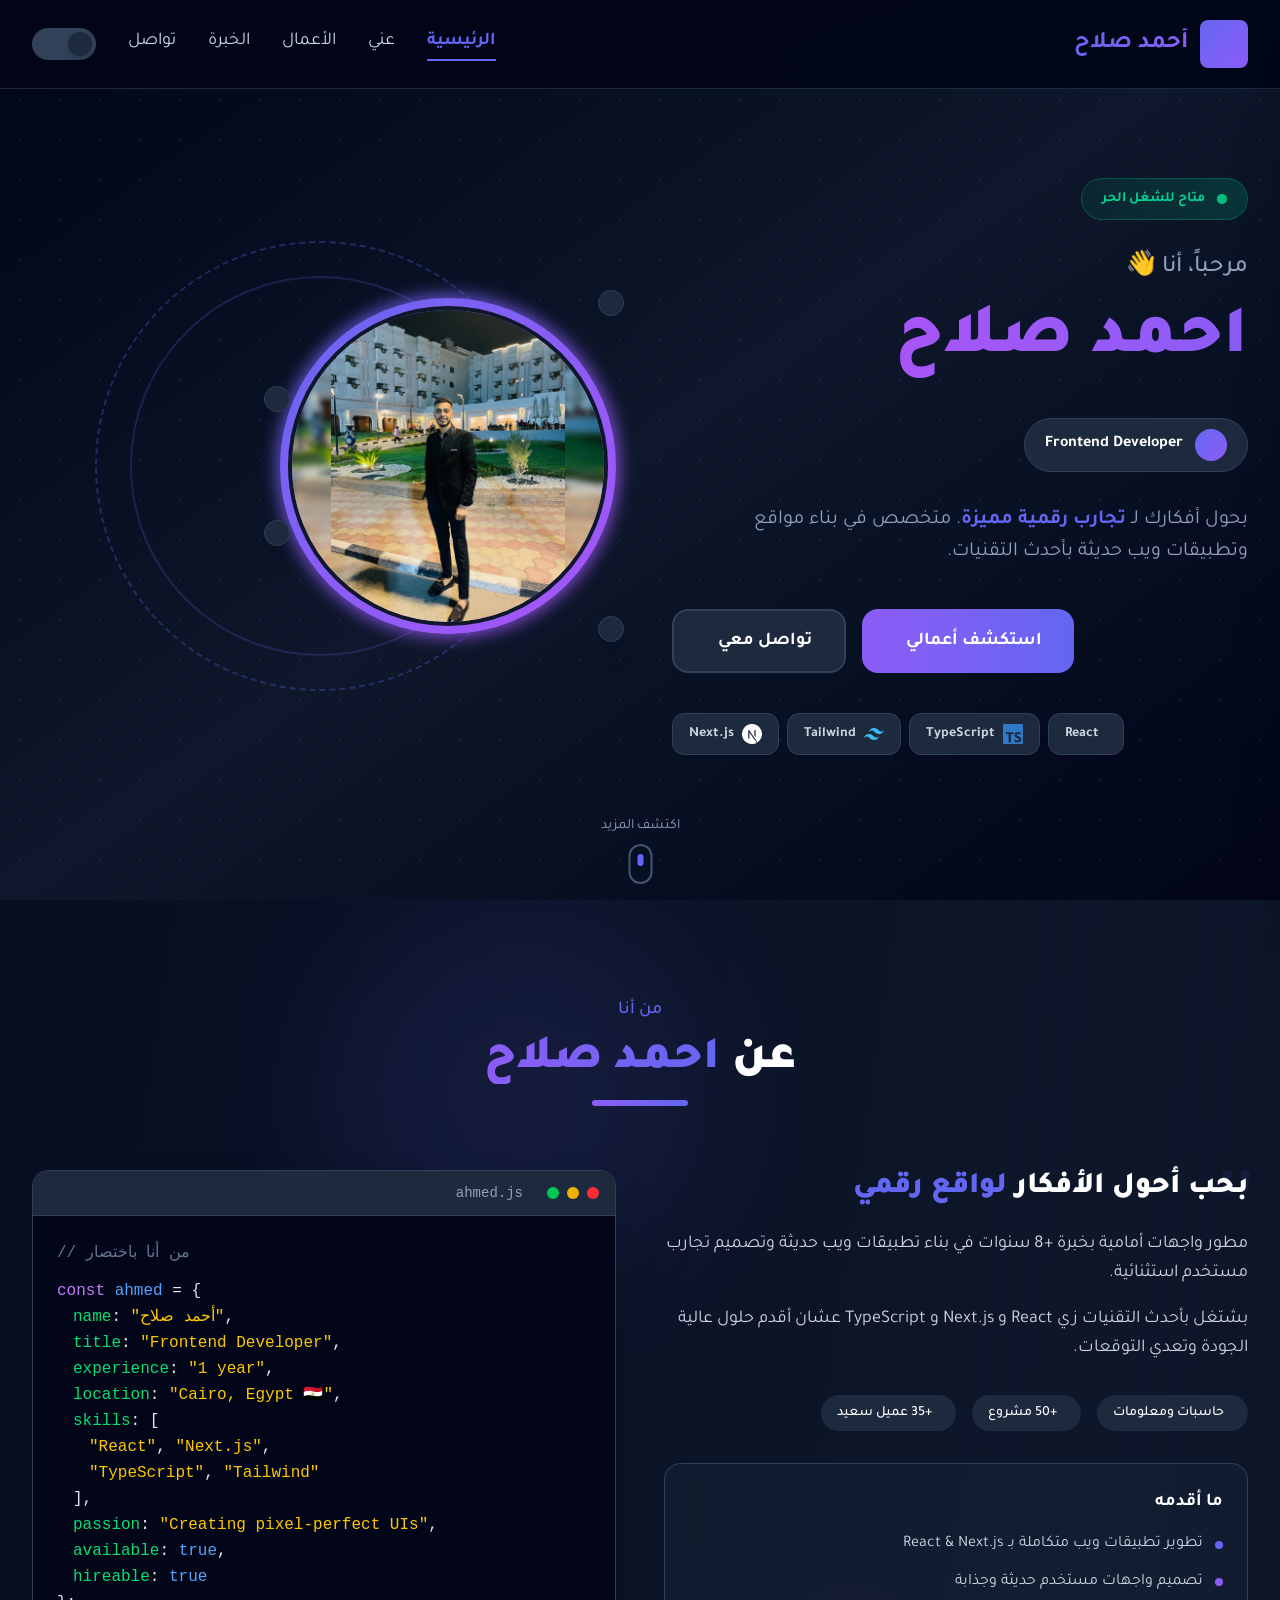
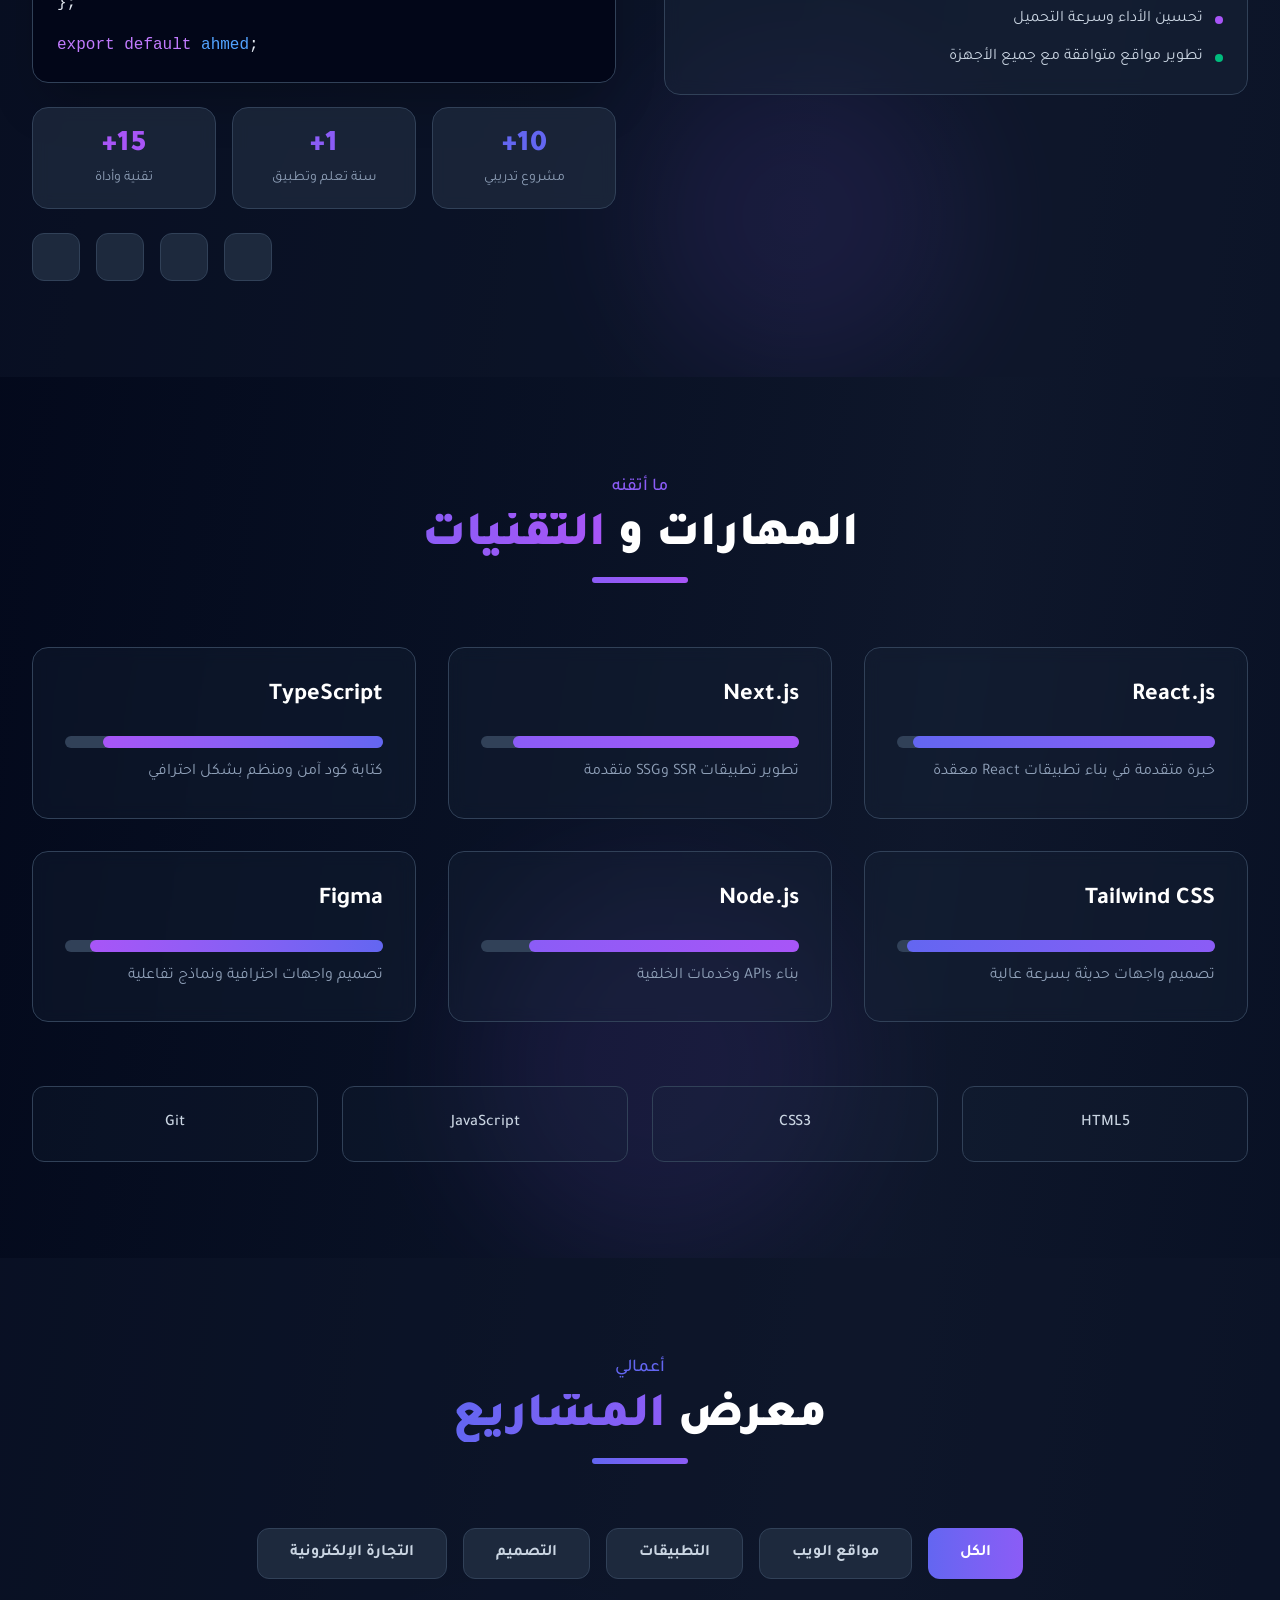
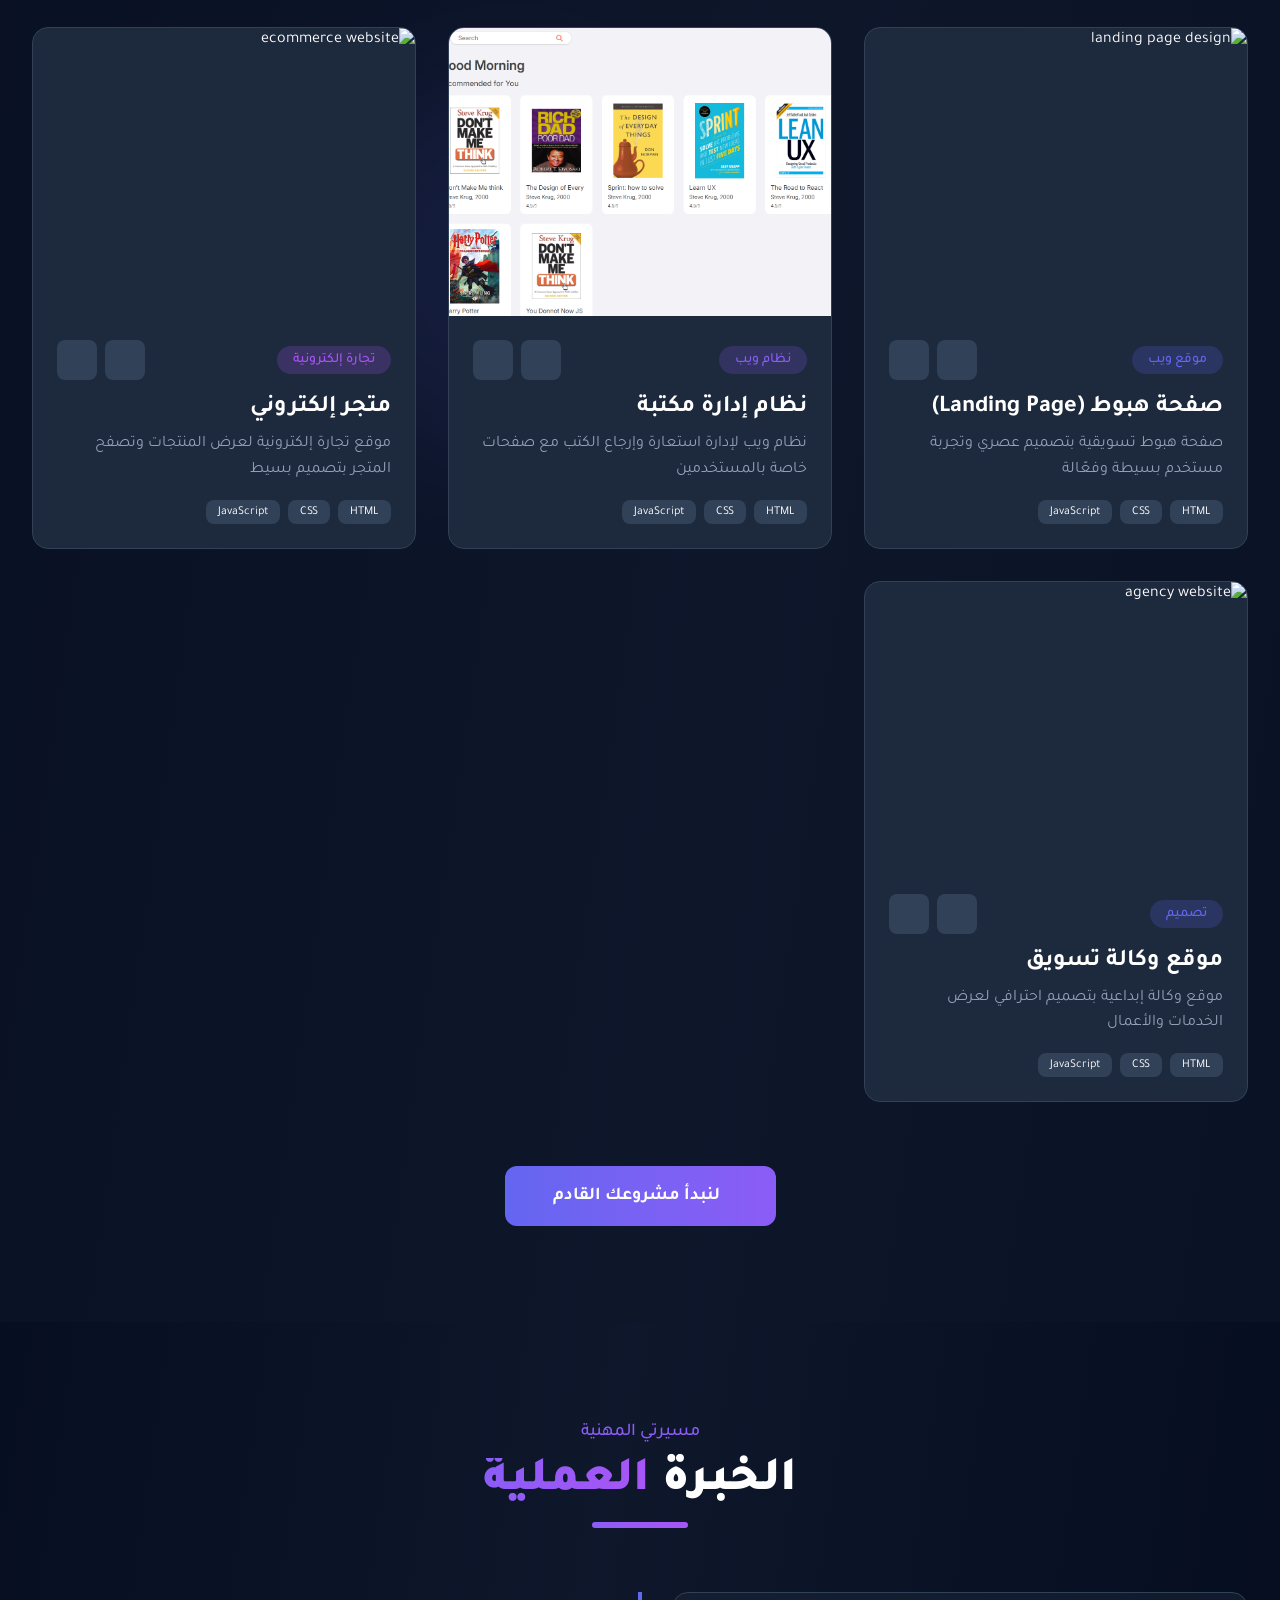
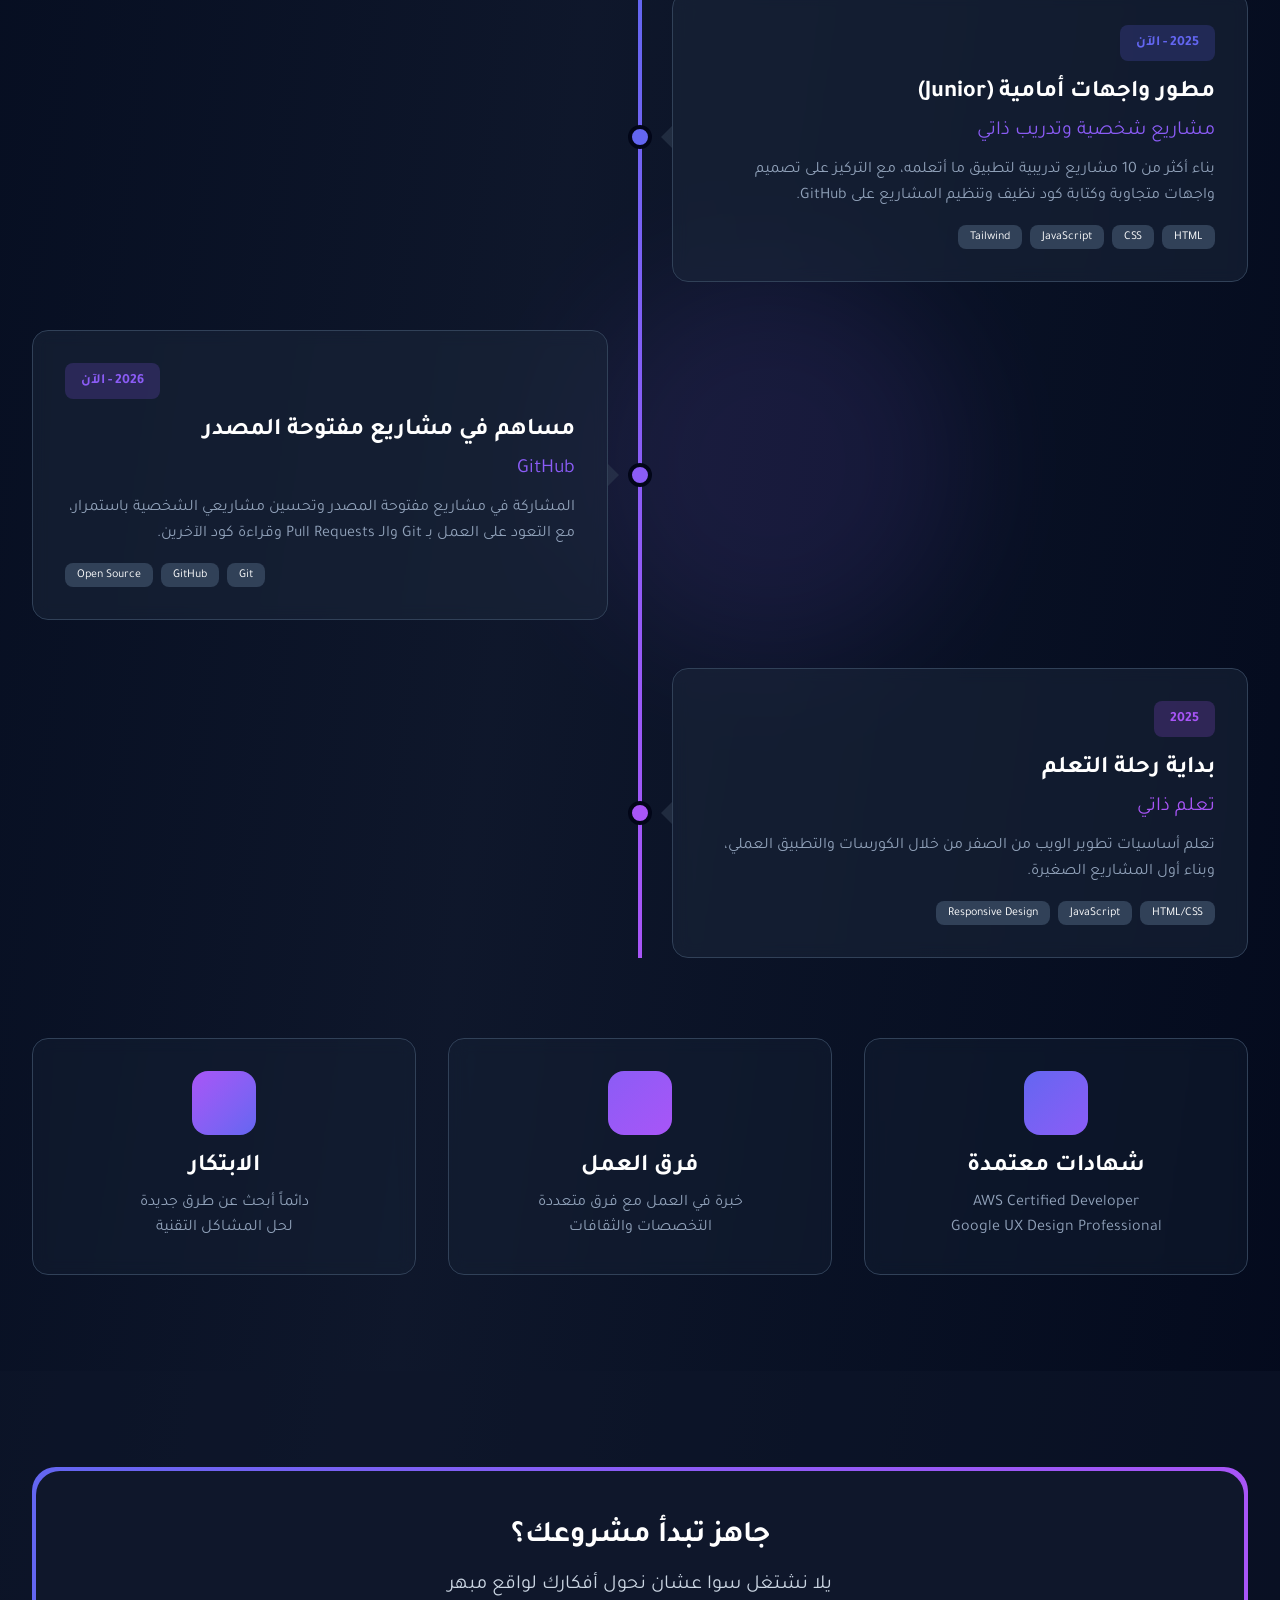
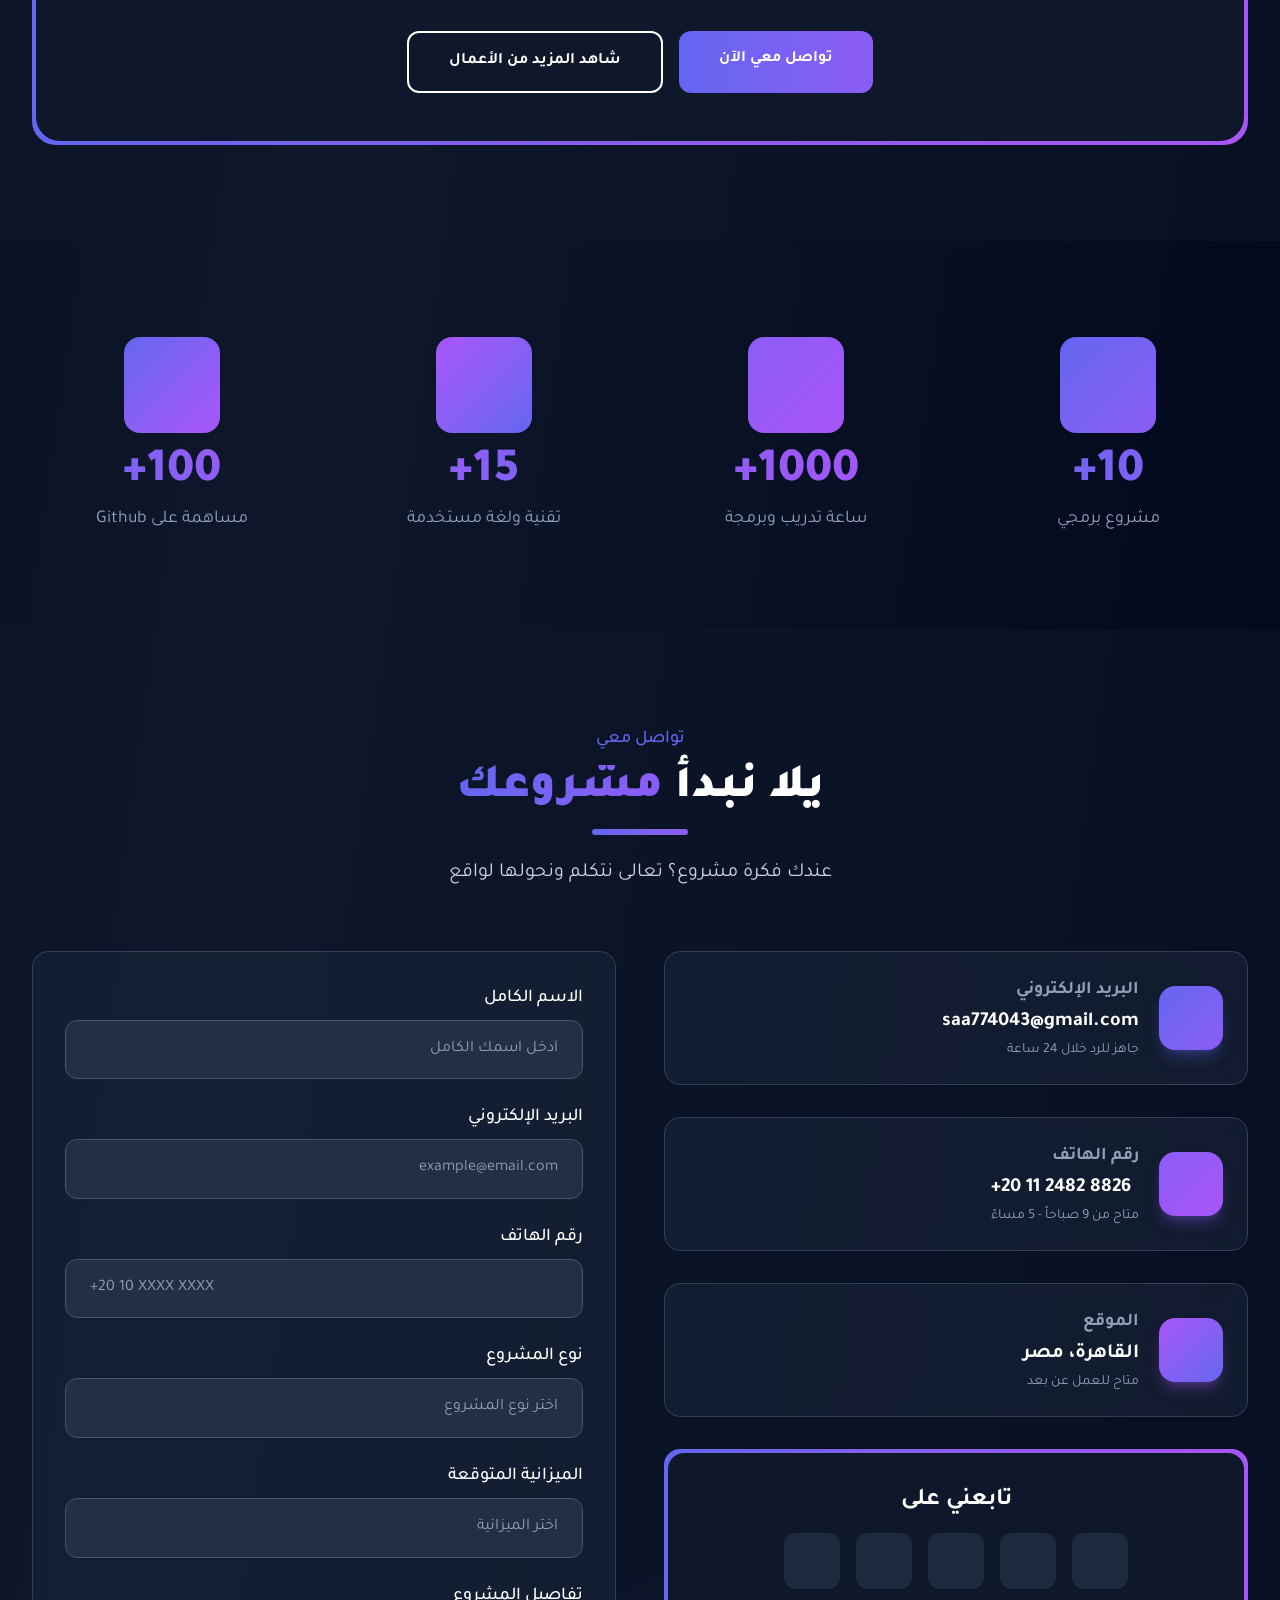
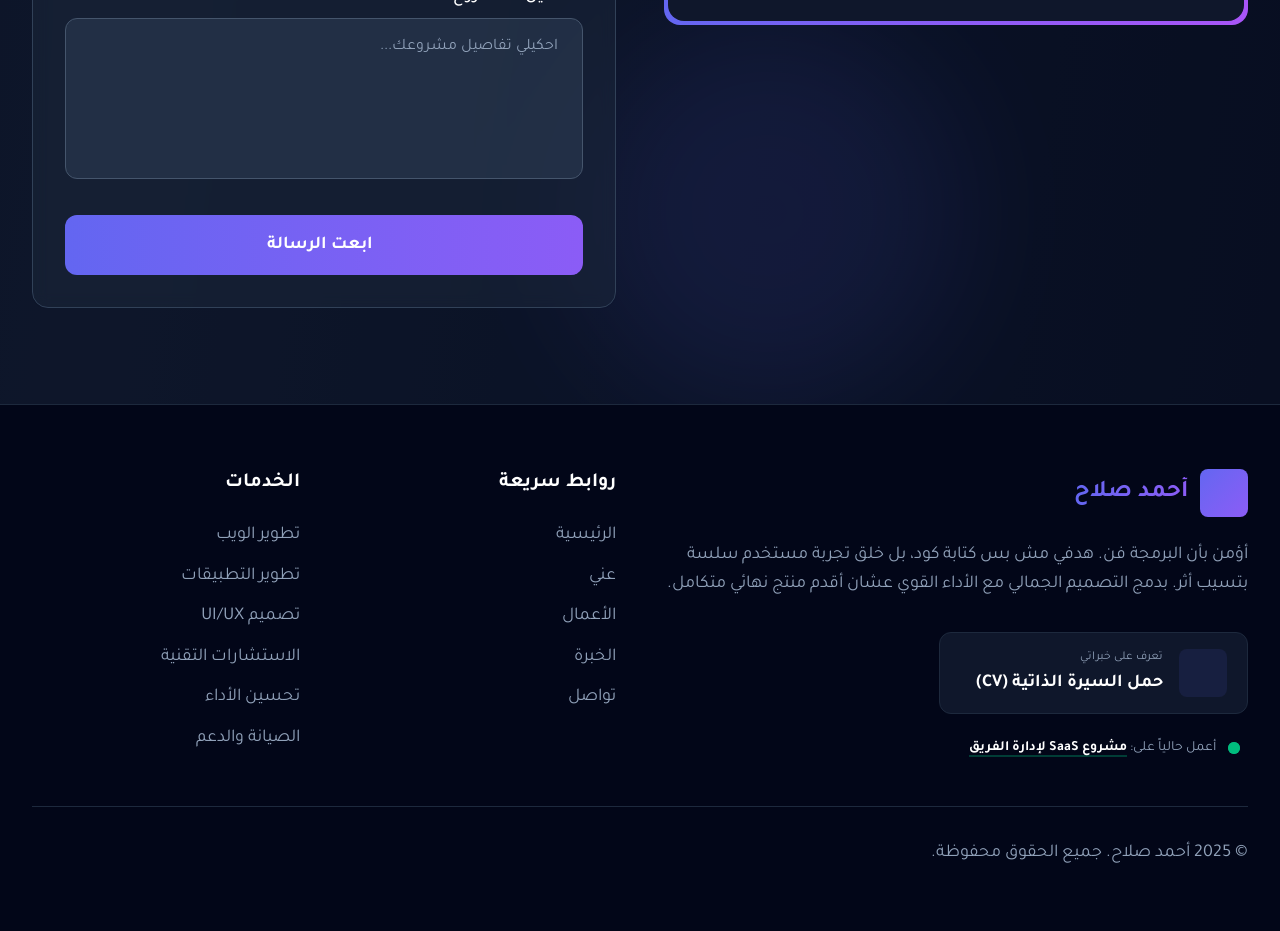
==== commit 7b1d28b0: "last" ====
--- a/index .html
+++ b/index .html
@@ -39,7 +39,7 @@
     />
     <meta name="twitter:image" content="https://ahmedhasan.dev/og-image.png" />
 
-    <!-- Resource Hints (preconnect includes dns-prefetch) -->
+    <!-- Resource Hints -->
     <link rel="preconnect" href="https://fonts.googleapis.com" />
     <link rel="preconnect" href="https://fonts.gstatic.com" crossorigin />
     <link rel="preconnect" href="https://cdnjs.cloudflare.com" crossorigin />
@@ -109,9 +109,8 @@
     <a
       href="#main-content"
       class="skip-link sr-only focus:not-sr-only focus:absolute focus:top-4 focus:right-4 focus:z-[100] focus:bg-primary focus:text-white focus:px-4 focus:py-2 focus:rounded-lg"
+      >تخطي إلى المحتوى الرئيسي</a
     >
-      تخطي إلى المحتوى الرئيسي
-    </a>
 
     <nav
       id="header"
@@ -136,7 +135,6 @@
           </div>
         </div>
 
-        <!-- نضيف hidden md:flex عشان تختفي في الموبايل وتظهر في الديسكتوب -->
         <div class="nav-links hidden md:flex gap-8 items-center" role="menubar">
           <a
             class="text-slate-600 dark:text-slate-300 hover:text-primary transition-colors duration-300 text-lg"
@@ -164,12 +162,6 @@
           >
           <a
             class="text-slate-600 dark:text-slate-300 hover:text-primary transition-colors duration-300 text-lg"
-            href="#testimonials"
-            role="menuitem"
-            >التوصيات</a
-          >
-          <a
-            class="text-slate-600 dark:text-slate-300 hover:text-primary transition-colors duration-300 text-lg"
             href="#contact"
             role="menuitem"
             >تواصل</a
@@ -197,7 +189,7 @@
           </button>
         </div>
 
-        <!-- زرار الموبايل منيو: ظاهر بس في الموبايل -->
+        <!-- زرار الموبايل منيو -->
         <div id="my-menu" class="flex md:hidden">
           <button
             type="button"
@@ -245,12 +237,6 @@
         >
         <a
           class="block py-3 text-slate-600 dark:text-slate-300 hover:text-primary transition-colors duration-300 text-lg"
-          href="#testimonials"
-          role="menuitem"
-          >التوصيات</a
-        >
-        <a
-          class="block py-3 text-slate-600 dark:text-slate-300 hover:text-primary transition-colors duration-300 text-lg"
           href="#contact"
           role="menuitem"
           >تواصل</a
@@ -280,21 +266,16 @@
     </nav>
 
     <main id="main-content">
-      <!-- ============================================
-         HERO SECTION - Modern Split Layout Design
-         ============================================ -->
+      <!-- HERO SECTION -->
       <section
         id="hero-section"
         class="relative min-h-screen flex items-center overflow-hidden pt-24 pb-16"
         aria-labelledby="hero-title"
       >
-        <!-- Background Elements -->
         <div class="absolute inset-0 z-0">
-          <!-- Gradient Mesh Background -->
           <div
             class="absolute inset-0 bg-gradient-to-br from-slate-50 via-slate-100 to-slate-50 dark:from-slate-950 dark:via-slate-900 dark:to-slate-950"
           ></div>
-          <!-- Grid Pattern Overlay -->
           <div
             class="absolute inset-0 opacity-[0.03] dark:opacity-[0.05]"
             style="
@@ -308,14 +289,12 @@
           ></div>
         </div>
 
-        <!-- Main Content -->
         <div class="container mx-auto pt-40 lg:pt-0 px-4 md:px-8 z-10">
           <div
             class="grid grid-cols-1 lg:grid-cols-2 gap-36 lg:gap-16 items-center"
           >
-            <!-- Right Side - Text Content (RTL so it's first in DOM) -->
+            <!-- Right Side - Text Content -->
             <div class="order-2 lg:order-1 text-center lg:text-right">
-              <!-- Status Badge -->
               <div
                 class="inline-flex items-center gap-3 bg-gradient-to-l from-emerald-500/10 to-emerald-500/5 dark:from-emerald-500/20 dark:to-emerald-500/10 backdrop-blur-sm border border-emerald-500/30 rounded-full px-5 py-2.5 mb-8"
               >
@@ -333,7 +312,6 @@
                 >
               </div>
 
-              <!-- Main Heading -->
               <div class="mb-8">
                 <p
                   class="text-xl md:text-2xl text-slate-500 dark:text-slate-400 mb-3 font-medium"
@@ -347,14 +325,12 @@
                   <span class="relative inline-block">
                     <span
                       class="bg-gradient-to-l pb-8 from-primary via-secondary to-accent bg-clip-text text-transparent bg-[length:200%_auto] animate-gradient"
-                    >
-                      أحمد صلاح
-                    </span>
+                      >أحمد صلاح</span
+                    >
                   </span>
                 </h1>
               </div>
 
-              <!-- Role Badge -->
               <div
                 class="inline-flex items-center gap-3 bg-white dark:bg-slate-800 border border-slate-200 dark:border-slate-700 px-5 py-2.5 rounded-full mb-8"
               >
@@ -368,7 +344,6 @@
                 >
               </div>
 
-              <!-- Description -->
               <p
                 class="text-lg md:text-xl text-slate-600 dark:text-slate-400 mb-10 max-w-xl mx-auto lg:mx-0 lg:mr-0 leading-relaxed"
               >
@@ -377,7 +352,6 @@
                 >. متخصص في بناء مواقع وتطبيقات ويب حديثة بأحدث التقنيات.
               </p>
 
-              <!-- CTA Buttons -->
               <div
                 class="flex flex-wrap justify-center lg:justify-end gap-4 mb-10"
               >
@@ -471,7 +445,6 @@
             <div
               class="order-1 lg:order-2 relative flex justify-center lg:justify-start"
             >
-              <!-- Decorative Ring -->
               <div class="absolute inset-0 flex items-center justify-center">
                 <div
                   class="w-[350px] h-[350px] md:w-[450px] md:h-[450px] rounded-full border-2 border-dashed border-primary/30 animate-spin"
@@ -485,9 +458,7 @@
                 ></div>
               </div>
 
-              <!-- Profile Image Container -->
               <div class="relative z-10">
-                <!-- Gradient Border Ring -->
                 <div
                   class="absolute -inset-3 bg-gradient-to-br from-primary via-secondary to-accent rounded-full opacity-75 blur-sm animate-pulse"
                 ></div>
@@ -495,7 +466,6 @@
                   class="absolute -inset-2 bg-gradient-to-br from-primary via-secondary to-accent rounded-full"
                 ></div>
 
-                <!-- Profile Image -->
                 <div
                   class="relative w-64 h-64 md:w-80 md:h-80 rounded-full overflow-hidden bg-slate-200 dark:bg-slate-800 border-4 border-white dark:border-slate-900"
                 >
@@ -508,7 +478,6 @@
                   />
                 </div>
 
-                <!-- Floating Badges around image -->
                 <div
                   class="absolute -top-4 -right-4 bg-white dark:bg-slate-800 rounded-2xl p-3 shadow-xl border border-slate-200 dark:border-slate-700 animate-bounce"
                   style="animation-duration: 3s"
@@ -567,7 +536,6 @@
         class="py-24 px-4 md:px-8 bg-white dark:bg-slate-900/50 relative overflow-hidden"
         aria-labelledby="about-title"
       >
-        <!-- Background decorations -->
         <div
           class="absolute top-0 left-1/4 w-96 h-96 bg-primary rounded-full filter blur-3xl opacity-10"
         ></div>
@@ -576,7 +544,6 @@
         ></div>
 
         <div class="container mx-auto max-w-7xl relative z-10">
-          <!-- Section Header -->
           <div class="text-center mb-16">
             <span class="text-primary text-lg font-medium mb-3 block"
               >من أنا</span
@@ -593,19 +560,15 @@
             ></div>
           </div>
 
-          <!-- Main Content Grid -->
           <div class="grid grid-cols-1 lg:grid-cols-2 gap-12 items-start">
-            <!-- Right Side (RTL) - Clean About Design -->
+            <!-- Right Side (RTL) -->
             <div class="space-y-8">
-              <!-- Personal Story -->
               <div class="relative">
-                <!-- Large decorative quote -->
                 <div
                   class="absolute -top-4 -right-2 text-8xl text-primary/10 font-serif leading-none"
                 >
                   "
                 </div>
-
                 <div class="relative z-10">
                   <h3
                     class="text-3xl font-black mb-6 text-slate-800 dark:text-white"
@@ -628,7 +591,6 @@
                 </div>
               </div>
 
-              <!-- Simple Timeline -->
               <div class="flex items-center gap-4 flex-wrap">
                 <div
                   class="flex items-center gap-2 bg-gray-200 dark:bg-slate-800 px-4 py-2 rounded-full"
@@ -650,7 +612,6 @@
                 </div>
               </div>
 
-              <!-- Services List -->
               <div
                 class="bg-slate-50 dark:bg-slate-800/40 backdrop-blur-sm rounded-2xl p-6 border border-slate-200 dark:border-slate-700"
               >
@@ -689,11 +650,9 @@
 
             <!-- Left Side (RTL) - Terminal + Quick Info -->
             <div class="space-y-6">
-              <!-- Code Terminal Card -->
               <div
                 class="bg-slate-900 dark:bg-slate-950 rounded-2xl overflow-hidden shadow-2xl border border-slate-700 hover:shadow-primary/20 hover:border-slate-600 transition-all duration-500 transform hover:-translate-y-1"
               >
-                <!-- Terminal Header -->
                 <div
                   class="flex items-center gap-2 px-4 py-3 bg-slate-800 border-b border-slate-700"
                 >
@@ -704,7 +663,6 @@
                     >ahmed.js</span
                   >
                 </div>
-                <!-- Terminal Content -->
                 <div
                   class="p-6 font-mono text-sm md:text-base leading-relaxed overflow-x-auto text-slate-200"
                   dir="ltr"
@@ -724,8 +682,7 @@
                   </p>
                   <p class="ml-4">
                     <span class="text-green-400">experience</span>:
-                    <span class="text-orange-400">8</span> +
-                    <span class="text-yellow-400">" years"</span>,
+                    <span class="text-yellow-400">"1 year"</span>,
                   </p>
                   <p class="ml-4">
                     <span class="text-green-400">location</span>:
@@ -770,25 +727,25 @@
                 <div
                   class="bg-slate-50 dark:bg-slate-800/80 backdrop-blur-sm rounded-2xl p-5 text-center border border-slate-200 dark:border-slate-700 hover:border-primary transition-all duration-300"
                 >
-                  <div class="text-3xl font-black text-primary mb-1">50+</div>
+                  <div class="text-3xl font-black text-primary mb-1">10+</div>
                   <div class="text-sm text-slate-600 dark:text-slate-400">
-                    مشروع
+                    مشروع تدريبي
                   </div>
                 </div>
                 <div
                   class="bg-slate-50 dark:bg-slate-800/80 backdrop-blur-sm rounded-2xl p-5 text-center border border-slate-200 dark:border-slate-700 hover:border-secondary transition-all duration-300"
                 >
-                  <div class="text-3xl font-black text-secondary mb-1">8+</div>
+                  <div class="text-3xl font-black text-secondary mb-1">1+</div>
                   <div class="text-sm text-slate-600 dark:text-slate-400">
-                    سنوات
+                    سنة تعلم وتطبيق
                   </div>
                 </div>
                 <div
                   class="bg-slate-50 dark:bg-slate-800/80 backdrop-blur-sm rounded-2xl p-5 text-center border border-slate-200 dark:border-slate-700 hover:border-accent transition-all duration-300"
                 >
-                  <div class="text-3xl font-black text-accent mb-1">35+</div>
+                  <div class="text-3xl font-black text-accent mb-1">15+</div>
                   <div class="text-sm text-slate-600 dark:text-slate-400">
-                    عميل
+                    تقنية وأداة
                   </div>
                 </div>
               </div>
@@ -1481,41 +1438,41 @@
                     <div class="flex items-center justify-between mb-4">
                       <span
                         class="px-4 py-2 bg-primary/20 text-primary rounded-lg text-sm font-bold"
-                        >2022 - الآن</span
+                        >2025 - الآن</span
                       >
                       <i
                         class="fa-solid fa-briefcase text-3xl text-primary"
                       ></i>
                     </div>
                     <h3 class="text-2xl font-bold mb-2">
-                      مطور واجهات أمامية أول
+                      مطور واجهات أمامية (Junior)
                     </h3>
                     <p class="text-xl text-secondary mb-3">
-                      شركة التقنية المتقدمة
+                      مشاريع شخصية وتدريب ذاتي
                     </p>
                     <p
                       class="text-slate-600 dark:text-slate-400 leading-relaxed mb-4"
                     >
-                      قيادة فريق من 5 مطورين في بناء تطبيقات ويب معقدة باستخدام
-                      React و Next.js. تحسين أداء التطبيقات بنسبة 40% وتطوير
-                      نظام تصميم شامل.
+                      بناء أكثر من 10 مشاريع تدريبية لتطبيق ما أتعلمه، مع
+                      التركيز على تصميم واجهات متجاوبة وكتابة كود نظيف وتنظيم
+                      المشاريع على GitHub.
                     </p>
                     <div class="flex flex-wrap gap-2">
                       <span
                         class="px-3 py-1 bg-slate-100 dark:bg-slate-700 rounded-lg text-xs"
-                        >React</span
+                        >HTML</span
                       >
                       <span
                         class="px-3 py-1 bg-slate-100 dark:bg-slate-700 rounded-lg text-xs"
-                        >Next.js</span
+                        >CSS</span
                       >
                       <span
                         class="px-3 py-1 bg-slate-100 dark:bg-slate-700 rounded-lg text-xs"
-                        >TypeScript</span
+                        >JavaScript</span
                       >
                       <span
                         class="px-3 py-1 bg-slate-100 dark:bg-slate-700 rounded-lg text-xs"
-                        >Team Lead</span
+                        >Tailwind</span
                       >
                     </div>
                   </div>
@@ -1537,40 +1494,36 @@
                   >
                     <div class="flex items-center justify-between mb-4">
                       <i
-                        class="fa-solid fa-laptop-code text-3xl text-secondary"
+                        class="fa-brands fa-github text-3xl text-secondary"
                       ></i>
                       <span
                         class="px-4 py-2 bg-secondary/20 text-secondary rounded-lg text-sm font-bold"
-                        >2020 - 2022</span
+                        >2026 - الآن</span
                       >
                     </div>
-                    <h3 class="text-2xl font-bold mb-2">مطور Full Stack</h3>
-                    <p class="text-xl text-secondary mb-3">
-                      استوديو الإبداع الرقمي
-                    </p>
+                    <h3 class="text-2xl font-bold mb-2">
+                      مساهم في مشاريع مفتوحة المصدر
+                    </h3>
+                    <p class="text-xl text-secondary mb-3">GitHub</p>
                     <p
                       class="text-slate-600 dark:text-slate-400 leading-relaxed mb-4"
                     >
-                      تطوير أكثر من 25 موقع ويب وتطبيق للعملاء. العمل على مشاريع
-                      متنوعة من التجارة الإلكترونية إلى المنصات التعليمية
-                      باستخدام MERN Stack.
+                      المشاركة في مشاريع مفتوحة المصدر وتحسين مشاريعي الشخصية
+                      باستمرار، مع التعود على العمل بـ Git والـ Pull Requests
+                      وقراءة كود الآخرين.
                     </p>
                     <div class="flex flex-wrap gap-2 justify-end">
                       <span
                         class="px-3 py-1 bg-slate-100 dark:bg-slate-700 rounded-lg text-xs"
-                        >MongoDB</span
+                        >Git</span
                       >
                       <span
                         class="px-3 py-1 bg-slate-100 dark:bg-slate-700 rounded-lg text-xs"
-                        >Express</span
+                        >GitHub</span
                       >
                       <span
                         class="px-3 py-1 bg-slate-100 dark:bg-slate-700 rounded-lg text-xs"
-                        >React</span
-                      >
-                      <span
-                        class="px-3 py-1 bg-slate-100 dark:bg-slate-700 rounded-lg text-xs"
-                        >Node.js</span
+                        >Open Source</span
                       >
                     </div>
                   </div>
@@ -1585,18 +1538,19 @@
                     <div class="flex items-center justify-between mb-4">
                       <span
                         class="px-4 py-2 bg-accent/20 text-accent rounded-lg text-sm font-bold"
-                        >2019 - 2020</span
+                        >2025</span
                       >
-                      <i class="fa-solid fa-code text-3xl text-accent"></i>
+                      <i
+                        class="fa-solid fa-graduation-cap text-3xl text-accent"
+                      ></i>
                     </div>
-                    <h3 class="text-2xl font-bold mb-2">مطور واجهات أمامية</h3>
-                    <p class="text-xl text-accent mb-3">وكالة التسويق الرقمي</p>
+                    <h3 class="text-2xl font-bold mb-2">بداية رحلة التعلم</h3>
+                    <p class="text-xl text-accent mb-3">تعلم ذاتي</p>
                     <p
                       class="text-slate-600 dark:text-slate-400 leading-relaxed mb-4"
                     >
-                      تطوير واجهات مستخدم تفاعلية ومتجاوبة لحملات تسويقية
-                      متعددة. التعاون مع فريق التصميم لتحويل النماذج إلى تطبيقات
-                      عملية.
+                      تعلم أساسيات تطوير الويب من الصفر من خلال الكورسات
+                      والتطبيق العملي، وبناء أول المشاريع الصغيرة.
                     </p>
                     <div class="flex flex-wrap gap-2">
                       <span
@@ -1609,66 +1563,15 @@
                       >
                       <span
                         class="px-3 py-1 bg-slate-100 dark:bg-slate-700 rounded-lg text-xs"
-                        >jQuery</span
-                      >
-                      <span
-                        class="px-3 py-1 bg-slate-100 dark:bg-slate-700 rounded-lg text-xs"
-                        >Bootstrap</span
-                      >
-                    </div>
-                  </div>
-                </div>
-                <div
-                  class="absolute right-1/2 transform translate-x-1/2 w-6 h-6 bg-accent rounded-full border-4 border-white dark:border-slate-950 z-10"
-                ></div>
-                <div class="w-1/2 pl-16"></div>
-              </div>
-
-              <div class="relative flex items-center" id="experience-4">
-                <div class="w-1/2 pl-8"></div>
-                <div
-                  class="absolute right-1/2 transform translate-x-1/2 w-6 h-6 bg-primary rounded-full border-4 border-white dark:border-slate-950 z-10"
-                ></div>
-                <div class="w-1/2 pr-8 text-right">
-                  <div
-                    class="timeline-card-right bg-white/60 dark:bg-slate-800/50 backdrop-blur-sm rounded-2xl p-8 border border-slate-300 dark:border-slate-700 hover:border-primary transition-all duration-300 transform"
-                  >
-                    <div class="flex items-center justify-between mb-4">
-                      <i
-                        class="fa-solid fa-graduation-cap text-3xl text-primary"
-                      ></i>
-                      <span
-                        class="px-4 py-2 bg-primary/20 text-primary rounded-lg text-sm font-bold"
-                        >2018 - 2019</span
-                      >
-                    </div>
-                    <h3 class="text-2xl font-bold mb-2">متدرب تطوير ويب</h3>
-                    <p class="text-xl text-primary mb-3">
-                      شركة البرمجيات الذكية
-                    </p>
-                    <p
-                      class="text-slate-600 dark:text-slate-400 leading-relaxed mb-4"
-                    >
-                      برنامج تدريبي مكثف لمدة عام في تطوير الويب. تعلم أساسيات
-                      البرمجة وأفضل الممارسات والعمل على مشاريع حقيقية تحت إشراف
-                      مطورين محترفين.
-                    </p>
-                    <div class="flex flex-wrap gap-2 justify-end">
-                      <span
-                        class="px-3 py-1 bg-slate-100 dark:bg-slate-700 rounded-lg text-xs"
-                        >Git</span
-                      >
-                      <span
-                        class="px-3 py-1 bg-slate-100 dark:bg-slate-700 rounded-lg text-xs"
-                        >APIs</span
-                      >
-                      <span
-                        class="px-3 py-1 bg-slate-100 dark:bg-slate-700 rounded-lg text-xs"
                         >Responsive Design</span
                       >
                     </div>
                   </div>
                 </div>
+                <div
+                  class="absolute right-1/2 transform translate-x-1/2 w-6 h-6 bg-accent rounded-full border-4 border-white dark:border-slate-950 z-10"
+                ></div>
+                <div class="w-1/2 pl-16"></div>
               </div>
             </div>
           </div>
@@ -1717,417 +1620,160 @@
         </div>
       </section>
 
-      <section
-        id="testimonials"
-        class="py-24 px-4 md:px-8 bg-white dark:bg-slate-900/50 relative overflow-hidden"
-        aria-labelledby="testimonials-title"
-      >
-        <div
-          class="absolute top-0 left-1/3 w-96 h-96 bg-accent rounded-full filter blur-3xl opacity-10"
-        ></div>
-        <div class="container mx-auto max-w-7xl relative z-10">
-          <div class="text-center mb-16">
-            <span class="text-accent text-lg font-medium mb-3 block"
-              >آراء العملاء</span
-            >
-            <h2 id="testimonials-title" class="text-5xl font-black mb-4">
-              ماذا يقول
-              <span
-                class="bg-linear-to-r from-accent to-primary bg-clip-text text-transparent"
-                >العملاء</span
-              >
-            </h2>
-            <div
-              class="w-24 h-1.5 bg-linear-to-r from-accent to-primary mx-auto rounded-full"
-            ></div>
-          </div>
-
-          <!-- Testimonials Carousel -->
-          <div class="relative mb-12 px-2 lg:px-8">
-            <!-- Carousel Container -->
-            <div class="overflow-hidden">
-              <div
-                id="testimonials-carousel"
-                class="flex items-stretch transition-transform duration-500 ease-in-out"
-                role="region"
-                aria-label="عرض آراء العملاء"
-                aria-live="polite"
-              >
-                <!-- Card 1 -->
-                <div
-                  class="testimonial-card flex-shrink-0 w-full sm:w-1/2 lg:w-1/3 px-0 lg:px-4 flex flex-col self-stretch"
-                >
-                  <div
-                    class="bg-slate-50 dark:bg-slate-800/50 backdrop-blur-sm rounded-2xl p-8 border border-slate-200 dark:border-slate-700 hover:border-accent transition-all duration-300 flex flex-col h-full"
-                  >
-                    <div class="flex items-center mb-6">
-                      <img
-                        src="./assets/imgs/avatar-1-BQH9KX0X.webp"
-                        alt="صورة أحمد صلاح السعيد"
-                        class="w-16 h-16 rounded-full ml-4 object-cover border-2 border-accent"
-                      />
-                      <div>
-                        <h4 class="text-xl font-bold">أحمد صلاح السعيد</h4>
-                        <p class="text-slate-500 dark:text-slate-400">
-                          مدير شركة التقنية الحديثة
-                        </p>
-                      </div>
-                    </div>
-                    <div
-                      class="flex mb-4"
-                      role="img"
-                      aria-label="تقييم 5 من 5 نجوم"
-                    >
-                      <i
-                        class="fa-solid fa-star text-yellow-400"
-                        aria-hidden="true"
-                      ></i>
-                      <i
-                        class="fa-solid fa-star text-yellow-400"
-                        aria-hidden="true"
-                      ></i>
-                      <i
-                        class="fa-solid fa-star text-yellow-400"
-                        aria-hidden="true"
-                      ></i>
-                      <i
-                        class="fa-solid fa-star text-yellow-400"
-                        aria-hidden="true"
-                      ></i>
-                      <i
-                        class="fa-solid fa-star text-yellow-400"
-                        aria-hidden="true"
-                      ></i>
-                    </div>
-                    <p
-                      class="text-slate-600 dark:text-slate-300 leading-relaxed text-lg flex-grow"
-                    >
-                      "شغل أحمد صلاح معانا كان حاجة تانية خالص. قدم حلول مبتكرة
-                      لكل المشاكل اللي واجهتنا. الموقع اللي عمله عدى كل توقعاتنا
-                      في التصميم والأداء."
-                    </p>
-                  </div>
-                </div>
-
-                <!-- Card 2 -->
-                <div
-                  class="testimonial-card flex-shrink-0 w-full sm:w-1/2 lg:w-1/3 px-4 flex flex-col self-stretch"
-                >
-                  <div
-                    class="bg-white/80 dark:bg-slate-800/50 backdrop-blur-sm rounded-2xl p-8 border border-slate-200 dark:border-slate-700 hover:border-primary transition-all duration-300 flex flex-col h-full"
-                  >
-                    <div class="flex items-center mb-6">
-                      <img
-                        src="./assets/imgs/avatar-2-CyFiVXIH.webp"
-                        alt="صورة سيف أسامة"
-                        class="w-16 h-16 rounded-full ml-4 object-cover border-2 border-primary"
-                      />
-                      <div>
-                        <h4 class="text-xl font-bold">سيف أسامة</h4>
-                        <p class="text-slate-500 dark:text-slate-400">
-                          ميديا باير
-                        </p>
-                      </div>
-                    </div>
-                    <div class="flex mb-4">
-                      <i class="fa-solid fa-star text-yellow-400"></i>
-                      <i class="fa-solid fa-star text-yellow-400"></i>
-                      <i class="fa-solid fa-star text-yellow-400"></i>
-                      <i class="fa-solid fa-star text-yellow-400"></i>
-                      <i class="fa-solid fa-star text-yellow-400"></i>
-                    </div>
-                    <p
-                      class="text-slate-600 dark:text-slate-300 leading-relaxed text-lg flex-grow"
-                    >
-                      "المتجر بتاعنا بقى محترف ومريح جداً في الاستخدام. مبيعاتنا
-                      زادت 60% في أول شهر. شكراً يا أحمد صلاح على المجهود
-                      الجبار!"
-                    </p>
-                  </div>
-                </div>
-
-                <!-- Card 3 -->
-                <div
-                  class="testimonial-card flex-shrink-0 w-full sm:w-1/2 lg:w-1/3 px-4 flex flex-col self-stretch"
-                >
-                  <div
-                    class="bg-white/80 dark:bg-slate-800/50 backdrop-blur-sm rounded-2xl p-8 border border-slate-200 dark:border-slate-700 hover:border-secondary transition-all duration-300 flex flex-col h-full"
-                  >
-                    <div class="flex items-center mb-6">
-                      <img
-                        src="./assets/imgs/avatar-3-CmoFRkys.webp"
-                        alt="صورة خالد صلاح"
-                        class="w-16 h-16 rounded-full ml-4 object-cover border-2 border-secondary"
-                      />
-                      <div>
-                        <h4 class="text-xl font-bold">خالد صلاح</h4>
-                        <p class="text-slate-500 dark:text-slate-400">
-                          مدير تطوير الأعمال
-                        </p>
-                      </div>
-                    </div>
-                    <div
-                      class="flex mb-4"
-                      role="img"
-                      aria-label="تقييم 5 من 5 نجوم"
-                    >
-                      <i
-                        class="fa-solid fa-star text-yellow-400"
-                        aria-hidden="true"
-                      ></i>
-                      <i
-                        class="fa-solid fa-star text-yellow-400"
-                        aria-hidden="true"
-                      ></i>
-                      <i
-                        class="fa-solid fa-star text-yellow-400"
-                        aria-hidden="true"
-                      ></i>
-                      <i
-                        class="fa-solid fa-star text-yellow-400"
-                        aria-hidden="true"
-                      ></i>
-                      <i
-                        class="fa-solid fa-star text-yellow-400"
-                        aria-hidden="true"
-                      ></i>
-                    </div>
-                    <p
-                      class="text-slate-600 dark:text-slate-300 leading-relaxed text-lg flex-grow"
-                    >
-                      "شغل محترفين بجد ومواعيد مظبوطة. التطبيق اللي عمله لنا
-                      شغال زي الفل على كل الأجهزة. بننصح بيه جداً لأي مشروع."
-                    </p>
-                  </div>
-                </div>
-
-                <!-- Card 4 -->
-                <div
-                  class="testimonial-card flex-shrink-0 w-full sm:w-1/2 lg:w-1/3 px-4 flex flex-col self-stretch"
-                >
-                  <div
-                    class="bg-white/80 dark:bg-slate-800/50 backdrop-blur-sm rounded-2xl p-8 border border-slate-200 dark:border-slate-700 hover:border-accent transition-all duration-300 flex flex-col h-full"
-                  >
-                    <div class="flex items-center mb-6">
-                      <img
-                        src="./assets/imgs/avatar-4-CI2X8fvY.webp"
-                        alt="صورة أحمد صلاح الرفاعي"
-                        class="w-16 h-16 rounded-full ml-4 object-cover border-2 border-accent"
-                      />
-                      <div>
-                        <h4 class="text-xl font-bold">أحمد صلاح الرفاعي</h4>
-                        <p class="text-slate-500 dark:text-slate-400">
-                          جرافيك ديزاينر
-                        </p>
-                      </div>
-                    </div>
-                    <div
-                      class="flex mb-4"
-                      role="img"
-                      aria-label="تقييم 5 من 5 نجوم"
-                    >
-                      <i
-                        class="fa-solid fa-star text-yellow-400"
-                        aria-hidden="true"
-                      ></i>
-                      <i
-                        class="fa-solid fa-star text-yellow-400"
-                        aria-hidden="true"
-                      ></i>
-                      <i
-                        class="fa-solid fa-star text-yellow-400"
-                        aria-hidden="true"
-                      ></i>
-                      <i
-                        class="fa-solid fa-star text-yellow-400"
-                        aria-hidden="true"
-                      ></i>
-                      <i
-                        class="fa-solid fa-star text-yellow-400"
-                        aria-hidden="true"
-                      ></i>
-                    </div>
-                    <p
-                      class="text-slate-600 dark:text-slate-300 leading-relaxed text-lg flex-grow"
-                    >
-                      "تجربة ممتازة من الأول للآخر. أحمد صلاح سمع طلباتنا كويس
-                      وقدم أفكار برة الصندوق. الموقع الجديد عجب العملاء جداً."
-                    </p>
-                  </div>
-                </div>
-
-                <!-- Card 5 -->
-                <div
-                  class="testimonial-card flex-shrink-0 w-full sm:w-1/2 lg:w-1/3 px-4 flex flex-col self-stretch"
-                >
-                  <div
-                    class="bg-white/80 dark:bg-slate-800/50 backdrop-blur-sm rounded-2xl p-8 border border-slate-200 dark:border-slate-700 hover:border-primary transition-all duration-300 flex flex-col h-full"
-                  >
-                    <div class="flex items-center mb-6">
-                      <img
-                        src="./assets/imgs/avatar-5-BF_5vAuR.webp"
-                        alt="صورة عمر عادل"
-                        class="w-16 h-16 rounded-full ml-4 object-cover border-2 border-primary"
-                      />
-                      <div>
-                        <h4 class="text-xl font-bold">عمر عادل</h4>
-                        <p class="text-slate-500 dark:text-slate-400">
-                          مؤسس شركة ناشئة
-                        </p>
-                      </div>
-                    </div>
-                    <div
-                      class="flex mb-4"
-                      role="img"
-                      aria-label="تقييم 5 من 5 نجوم"
-                    >
-                      <i
-                        class="fa-solid fa-star text-yellow-400"
-                        aria-hidden="true"
-                      ></i>
-                      <i
-                        class="fa-solid fa-star text-yellow-400"
-                        aria-hidden="true"
-                      ></i>
-                      <i
-                        class="fa-solid fa-star text-yellow-400"
-                        aria-hidden="true"
-                      ></i>
-                      <i
-                        class="fa-solid fa-star text-yellow-400"
-                        aria-hidden="true"
-                      ></i>
-                      <i
-                        class="fa-solid fa-star text-yellow-400"
-                        aria-hidden="true"
-                      ></i>
-                    </div>
-                    <p
-                      class="text-slate-600 dark:text-slate-300 leading-relaxed text-lg flex-grow"
-                    >
-                      "أحمد صلاح ساعدنا نحول الفكرة لواقع. الـ MVP اللي عمله كان
-                      ممتاز عشان نجذب مستثمرين. شطارة تقنية وإبداع ملوش حل."
-                    </p>
-                  </div>
-                </div>
-
-                <!-- Card 6 -->
-                <div
-                  class="testimonial-card flex-shrink-0 w-full sm:w-1/2 lg:w-1/3 px-4 flex flex-col self-stretch"
-                >
-                  <div
-                    class="bg-white/80 dark:bg-slate-800/50 backdrop-blur-sm rounded-2xl p-8 border border-slate-200 dark:border-slate-700 hover:border-secondary transition-all duration-300 flex flex-col h-full"
-                  >
-                    <div class="flex items-center mb-6">
-                      <img
-                        src="./assets/imgs/avatar-6-IIG--UcM.webp"
-                        alt="صورة كريم ياسر"
-                        class="w-16 h-16 rounded-full ml-4 object-cover border-2 border-secondary"
-                      />
-                      <div>
-                        <h4 class="text-xl font-bold">كريم ياسر</h4>
-                        <p class="text-slate-500 dark:text-slate-400">
-                          دكتور صيدلي
-                        </p>
-                      </div>
-                    </div>
-                    <div
-                      class="flex mb-4"
-                      role="img"
-                      aria-label="تقييم 5 من 5 نجوم"
-                    >
-                      <i
-                        class="fa-solid fa-star text-yellow-400"
-                        aria-hidden="true"
-                      ></i>
-                      <i
-                        class="fa-solid fa-star text-yellow-400"
-                        aria-hidden="true"
-                      ></i>
-                      <i
-                        class="fa-solid fa-star text-yellow-400"
-                        aria-hidden="true"
-                      ></i>
-                      <i
-                        class="fa-solid fa-star text-yellow-400"
-                        aria-hidden="true"
-                      ></i>
-                      <i
-                        class="fa-solid fa-star text-yellow-400"
-                        aria-hidden="true"
-                      ></i>
-                    </div>
-                    <p
-                      class="text-slate-600 dark:text-slate-300 leading-relaxed text-lg flex-grow"
-                    >
-                      "الشغل مع أحمد صلاح كان مريح ومنظم جداً. دايماً بيبعت
-                      تحديثات وبيرد بسرعة على أي تعديل. النتيجة النهائية أحسن من
-                      اللي كنا متخيلينه."
-                    </p>
-                  </div>
-                </div>
-              </div>
-            </div>
-
-            <!-- Navigation Buttons -->
-            <button
-              id="next-testimonial"
-              class="absolute left-0 top-1/2 -translate-y-1/2 -translate-x-4 bg-white/90 dark:bg-slate-800/90 hover:bg-primary text-slate-900 dark:text-white w-12 h-12 rounded-full hidden md:flex items-center justify-center transition-all duration-300 hover:scale-110 z-10 border border-slate-300 dark:border-slate-700 cursor-pointer"
-              aria-label="التوصية التالية"
-              type="button"
-            >
-              <i class="fa-solid fa-chevron-left" aria-hidden="true"></i>
-            </button>
-            <button
-              id="prev-testimonial"
-              class="absolute right-0 top-1/2 -translate-y-1/2 translate-x-4 bg-white/90 dark:bg-slate-800/90 hover:bg-primary text-slate-900 dark:text-white w-12 h-12 rounded-full hidden md:flex items-center justify-center transition-all duration-300 hover:scale-110 z-10 border border-slate-300 dark:border-slate-700 cursor-pointer"
-              aria-label="التوصية السابقة"
-              type="button"
-            >
-              <i class="fa-solid fa-chevron-right" aria-hidden="true"></i>
-            </button>
-          </div>
-
-          <!-- Carousel Indicators -->
-          <div
-            class="flex justify-center gap-3 mb-12"
-            role="tablist"
-            aria-label="مؤشرات التوصيات"
-          >
-            <button
-              class="carousel-indicator w-3 h-3 rounded-full bg-slate-600 bg-accent transition-all duration-300 hover:scale-125 cursor-pointer"
-              data-index="0"
-              role="tab"
-              aria-label="التوصية 1"
-              aria-selected="true"
-              type="button"
-            ></button>
-            <button
-              class="carousel-indicator w-3 h-3 rounded-full bg-slate-400 dark:bg-slate-600 transition-all duration-300 hover:scale-125 cursor-pointer"
-              data-index="1"
-              role="tab"
-              aria-label="التوصية 2"
-              aria-selected="false"
-              type="button"
-            ></button>
-            <button
-              class="carousel-indicator w-3 h-3 rounded-full bg-slate-400 dark:bg-slate-600 transition-all duration-300 hover:scale-125 cursor-pointer"
-              data-index="2"
-              role="tab"
-              aria-label="التوصية 3"
-              aria-selected="false"
-              type="button"
-            ></button>
-            <button
-              class="carousel-indicator w-3 h-3 rounded-full bg-slate-400 dark:bg-slate-600 transition-all duration-300 hover:scale-125 cursor-pointer"
-              data-index="3"
-              role="tab"
-              aria-label="التوصية 4"
-              aria-selected="false"
-              type="button"
-            ></button>
-          </div>
-
+      <!-- ===== قسم التوصيات معطّل مؤقتاً: فك التعليق لما يبقى عندك عملاء =====
+<section id="testimonials" class="py-24 px-4 md:px-8 bg-white dark:bg-slate-900/50 relative overflow-hidden" aria-labelledby="testimonials-title">
+<div class="absolute top-0 left-1/3 w-96 h-96 bg-accent rounded-full filter blur-3xl opacity-10"></div>
+<div class="container mx-auto max-w-7xl relative z-10">
+<div class="text-center mb-16">
+<span class="text-accent text-lg font-medium mb-3 block">آراء العملاء</span>
+<h2 id="testimonials-title" class="text-5xl font-black mb-4">
+ماذا يقول
+<span class="bg-linear-to-r from-accent to-primary bg-clip-text text-transparent">العملاء</span>
+</h2>
+<div class="w-24 h-1.5 bg-linear-to-r from-accent to-primary mx-auto rounded-full"></div>
+</div>
+
+<div class="relative mb-12 px-2 lg:px-8">
+<div class="overflow-hidden">
+<div id="testimonials-carousel" class="flex items-stretch transition-transform duration-500 ease-in-out" role="region" aria-label="عرض آراء العملاء" aria-live="polite">
+<div class="testimonial-card flex-shrink-0 w-full sm:w-1/2 lg:w-1/3 px-0 lg:px-4 flex flex-col self-stretch">
+<div class="bg-slate-50 dark:bg-slate-800/50 backdrop-blur-sm rounded-2xl p-8 border border-slate-200 dark:border-slate-700 hover:border-accent transition-all duration-300 flex flex-col h-full">
+<div class="flex items-center mb-6">
+<img src="./assets/imgs/avatar-1-BQH9KX0X.webp" alt="صورة أحمد صلاح السعيد" class="w-16 h-16 rounded-full ml-4 object-cover border-2 border-accent" />
+<div>
+<h4 class="text-xl font-bold">أحمد صلاح السعيد</h4>
+<p class="text-slate-500 dark:text-slate-400">مدير شركة التقنية الحديثة</p>
+</div>
+</div>
+<div class="flex mb-4" role="img" aria-label="تقييم 5 من 5 نجوم">
+<i class="fa-solid fa-star text-yellow-400" aria-hidden="true"></i>
+<i class="fa-solid fa-star text-yellow-400" aria-hidden="true"></i>
+<i class="fa-solid fa-star text-yellow-400" aria-hidden="true"></i>
+<i class="fa-solid fa-star text-yellow-400" aria-hidden="true"></i>
+<i class="fa-solid fa-star text-yellow-400" aria-hidden="true"></i>
+</div>
+<p class="text-slate-600 dark:text-slate-300 leading-relaxed text-lg flex-grow">"شغل أحمد صلاح معانا كان حاجة تانية خالص. قدم حلول مبتكرة لكل المشاكل اللي واجهتنا. الموقع اللي عمله عدى كل توقعاتنا في التصميم والأداء."</p>
+</div>
+</div>
+<div class="testimonial-card flex-shrink-0 w-full sm:w-1/2 lg:w-1/3 px-4 flex flex-col self-stretch">
+<div class="bg-white/80 dark:bg-slate-800/50 backdrop-blur-sm rounded-2xl p-8 border border-slate-200 dark:border-slate-700 hover:border-primary transition-all duration-300 flex flex-col h-full">
+<div class="flex items-center mb-6">
+<img src="./assets/imgs/avatar-2-CyFiVXIH.webp" alt="صورة سيف أسامة" class="w-16 h-16 rounded-full ml-4 object-cover border-2 border-primary" />
+<div>
+<h4 class="text-xl font-bold">سيف أسامة</h4>
+<p class="text-slate-500 dark:text-slate-400">ميديا باير</p>
+</div>
+</div>
+<div class="flex mb-4" role="img" aria-label="تقييم 5 من 5 نجوم">
+<i class="fa-solid fa-star text-yellow-400" aria-hidden="true"></i>
+<i class="fa-solid fa-star text-yellow-400" aria-hidden="true"></i>
+<i class="fa-solid fa-star text-yellow-400" aria-hidden="true"></i>
+<i class="fa-solid fa-star text-yellow-400" aria-hidden="true"></i>
+<i class="fa-solid fa-star text-yellow-400" aria-hidden="true"></i>
+</div>
+<p class="text-slate-600 dark:text-slate-300 leading-relaxed text-lg flex-grow">"المتجر بتاعنا بقى محترف ومريح جداً في الاستخدام. مبيعاتنا زادت 60% في أول شهر. شكراً يا أحمد صلاح على المجهود الجبار!"</p>
+</div>
+</div>
+<div class="testimonial-card flex-shrink-0 w-full sm:w-1/2 lg:w-1/3 px-4 flex flex-col self-stretch">
+<div class="bg-white/80 dark:bg-slate-800/50 backdrop-blur-sm rounded-2xl p-8 border border-slate-200 dark:border-slate-700 hover:border-secondary transition-all duration-300 flex flex-col h-full">
+<div class="flex items-center mb-6">
+<img src="./assets/imgs/avatar-3-CmoFRkys.webp" alt="صورة خالد صلاح" class="w-16 h-16 rounded-full ml-4 object-cover border-2 border-secondary" />
+<div>
+<h4 class="text-xl font-bold">خالد صلاح</h4>
+<p class="text-slate-500 dark:text-slate-400">مدير تطوير الأعمال</p>
+</div>
+</div>
+<div class="flex mb-4" role="img" aria-label="تقييم 5 من 5 نجوم">
+<i class="fa-solid fa-star text-yellow-400" aria-hidden="true"></i>
+<i class="fa-solid fa-star text-yellow-400" aria-hidden="true"></i>
+<i class="fa-solid fa-star text-yellow-400" aria-hidden="true"></i>
+<i class="fa-solid fa-star text-yellow-400" aria-hidden="true"></i>
+<i class="fa-solid fa-star text-yellow-400" aria-hidden="true"></i>
+</div>
+<p class="text-slate-600 dark:text-slate-300 leading-relaxed text-lg flex-grow">"شغل محترفين بجد ومواعيد مظبوطة. التطبيق اللي عمله لنا شغال زي الفل على كل الأجهزة. بننصح بيه جداً لأي مشروع."</p>
+</div>
+</div>
+<div class="testimonial-card flex-shrink-0 w-full sm:w-1/2 lg:w-1/3 px-4 flex flex-col self-stretch">
+<div class="bg-white/80 dark:bg-slate-800/50 backdrop-blur-sm rounded-2xl p-8 border border-slate-200 dark:border-slate-700 hover:border-accent transition-all duration-300 flex flex-col h-full">
+<div class="flex items-center mb-6">
+<img src="./assets/imgs/avatar-4-CI2X8fvY.webp" alt="صورة أحمد صلاح الرفاعي" class="w-16 h-16 rounded-full ml-4 object-cover border-2 border-accent" />
+<div>
+<h4 class="text-xl font-bold">أحمد صلاح الرفاعي</h4>
+<p class="text-slate-500 dark:text-slate-400">جرافيك ديزاينر</p>
+</div>
+</div>
+<div class="flex mb-4" role="img" aria-label="تقييم 5 من 5 نجوم">
+<i class="fa-solid fa-star text-yellow-400" aria-hidden="true"></i>
+<i class="fa-solid fa-star text-yellow-400" aria-hidden="true"></i>
+<i class="fa-solid fa-star text-yellow-400" aria-hidden="true"></i>
+<i class="fa-solid fa-star text-yellow-400" aria-hidden="true"></i>
+<i class="fa-solid fa-star text-yellow-400" aria-hidden="true"></i>
+</div>
+<p class="text-slate-600 dark:text-slate-300 leading-relaxed text-lg flex-grow">"تجربة ممتازة من الأول للآخر. أحمد صلاح سمع طلباتنا كويس وقدم أفكار برة الصندوق. الموقع الجديد عجب العملاء جداً."</p>
+</div>
+</div>
+<div class="testimonial-card flex-shrink-0 w-full sm:w-1/2 lg:w-1/3 px-4 flex flex-col self-stretch">
+<div class="bg-white/80 dark:bg-slate-800/50 backdrop-blur-sm rounded-2xl p-8 border border-slate-200 dark:border-slate-700 hover:border-primary transition-all duration-300 flex flex-col h-full">
+<div class="flex items-center mb-6">
+<img src="./assets/imgs/avatar-5-BF_5vAuR.webp" alt="صورة عمر عادل" class="w-16 h-16 rounded-full ml-4 object-cover border-2 border-primary" />
+<div>
+<h4 class="text-xl font-bold">عمر عادل</h4>
+<p class="text-slate-500 dark:text-slate-400">مؤسس شركة ناشئة</p>
+</div>
+</div>
+<div class="flex mb-4" role="img" aria-label="تقييم 5 من 5 نجوم">
+<i class="fa-solid fa-star text-yellow-400" aria-hidden="true"></i>
+<i class="fa-solid fa-star text-yellow-400" aria-hidden="true"></i>
+<i class="fa-solid fa-star text-yellow-400" aria-hidden="true"></i>
+<i class="fa-solid fa-star text-yellow-400" aria-hidden="true"></i>
+<i class="fa-solid fa-star text-yellow-400" aria-hidden="true"></i>
+</div>
+<p class="text-slate-600 dark:text-slate-300 leading-relaxed text-lg flex-grow">"أحمد صلاح ساعدنا نحول الفكرة لواقع. الـ MVP اللي عمله كان ممتاز عشان نجذب مستثمرين. شطارة تقنية وإبداع ملوش حل."</p>
+</div>
+</div>
+<div class="testimonial-card flex-shrink-0 w-full sm:w-1/2 lg:w-1/3 px-4 flex flex-col self-stretch">
+<div class="bg-white/80 dark:bg-slate-800/50 backdrop-blur-sm rounded-2xl p-8 border border-slate-200 dark:border-slate-700 hover:border-secondary transition-all duration-300 flex flex-col h-full">
+<div class="flex items-center mb-6">
+<img src="./assets/imgs/avatar-6-IIG--UcM.webp" alt="صورة كريم ياسر" class="w-16 h-16 rounded-full ml-4 object-cover border-2 border-secondary" />
+<div>
+<h4 class="text-xl font-bold">كريم ياسر</h4>
+<p class="text-slate-500 dark:text-slate-400">دكتور صيدلي</p>
+</div>
+</div>
+<div class="flex mb-4" role="img" aria-label="تقييم 5 من 5 نجوم">
+<i class="fa-solid fa-star text-yellow-400" aria-hidden="true"></i>
+<i class="fa-solid fa-star text-yellow-400" aria-hidden="true"></i>
+<i class="fa-solid fa-star text-yellow-400" aria-hidden="true"></i>
+<i class="fa-solid fa-star text-yellow-400" aria-hidden="true"></i>
+<i class="fa-solid fa-star text-yellow-400" aria-hidden="true"></i>
+</div>
+<p class="text-slate-600 dark:text-slate-300 leading-relaxed text-lg flex-grow">"الشغل مع أحمد صلاح كان مريح ومنظم جداً. دايماً بيبعت تحديثات وبيرد بسرعة على أي تعديل. النتيجة النهائية أحسن من اللي كنا متخيلينه."</p>
+</div>
+</div>
+</div>
+</div>
+
+<button id="next-testimonial" class="absolute left-0 top-1/2 -translate-y-1/2 -translate-x-4 bg-white/90 dark:bg-slate-800/90 hover:bg-primary text-slate-900 dark:text-white w-12 h-12 rounded-full hidden md:flex items-center justify-center transition-all duration-300 hover:scale-110 z-10 border border-slate-300 dark:border-slate-700 cursor-pointer" aria-label="التوصية التالية" type="button">
+<i class="fa-solid fa-chevron-left" aria-hidden="true"></i>
+</button>
+<button id="prev-testimonial" class="absolute right-0 top-1/2 -translate-y-1/2 translate-x-4 bg-white/90 dark:bg-slate-800/90 hover:bg-primary text-slate-900 dark:text-white w-12 h-12 rounded-full hidden md:flex items-center justify-center transition-all duration-300 hover:scale-110 z-10 border border-slate-300 dark:border-slate-700 cursor-pointer" aria-label="التوصية السابقة" type="button">
+<i class="fa-solid fa-chevron-right" aria-hidden="true"></i>
+</button>
+</div>
+
+<div class="flex justify-center gap-3 mb-12" role="tablist" aria-label="مؤشرات التوصيات">
+<button class="carousel-indicator w-3 h-3 rounded-full bg-slate-600 bg-accent transition-all duration-300 hover:scale-125 cursor-pointer" data-index="0" role="tab" aria-label="التوصية 1" aria-selected="true" type="button"></button>
+<button class="carousel-indicator w-3 h-3 rounded-full bg-slate-400 dark:bg-slate-600 transition-all duration-300 hover:scale-125 cursor-pointer" data-index="1" role="tab" aria-label="التوصية 2" aria-selected="false" type="button"></button>
+<button class="carousel-indicator w-3 h-3 rounded-full bg-slate-400 dark:bg-slate-600 transition-all duration-300 hover:scale-125 cursor-pointer" data-index="2" role="tab" aria-label="التوصية 3" aria-selected="false" type="button"></button>
+<button class="carousel-indicator w-3 h-3 rounded-full bg-slate-400 dark:bg-slate-600 transition-all duration-300 hover:scale-125 cursor-pointer" data-index="3" role="tab" aria-label="التوصية 4" aria-selected="false" type="button"></button>
+</div>
+</div>
+</section>
+===== نهاية قسم التوصيات ===== -->
+
+      <!-- CTA (كان جوه قسم التوصيات، اتنقل برا عشان يفضل ظاهر) -->
+      <section class="py-24 px-4 md:px-8 bg-white dark:bg-slate-900/50">
+        <div class="container mx-auto max-w-7xl">
           <div
             class="bg-linear-to-r from-primary via-secondary to-accent p-1 rounded-3xl"
           >
@@ -2144,15 +1790,13 @@
                 <a
                   href="#contact"
                   class="bg-linear-to-r from-primary to-secondary text-white px-10 py-4 rounded-xl font-bold hover:shadow-xl hover:shadow-primary/30 transition-all duration-300"
-                >
-                  تواصل معي الآن
-                </a>
+                  >تواصل معي الآن</a
+                >
                 <a
                   href="#portfolio"
                   class="border-2 border-primary dark:border-white text-primary dark:text-white px-10 py-4 rounded-xl font-bold hover:bg-primary hover:text-white dark:hover:bg-white dark:hover:text-slate-900 transition-all duration-300"
-                >
-                  شاهد المزيد من الأعمال
-                </a>
+                  >شاهد المزيد من الأعمال</a
+                >
               </div>
             </div>
           </div>
@@ -2169,53 +1813,53 @@
               <div
                 class="w-24 h-24 bg-linear-to-br from-primary to-secondary rounded-2xl flex items-center justify-center mx-auto mb-4"
               >
-                <i class="fa-solid fa-project-diagram text-4xl text-white"></i>
+                <i class="fa-solid fa-diagram-project text-4xl text-white"></i>
               </div>
               <div
                 class="text-5xl font-black bg-linear-to-r from-primary to-secondary bg-clip-text text-transparent mb-2"
               >
-                50+
-              </div>
-              <p class="text-slate-400 text-lg">مشروع مكتمل</p>
+                10+
+              </div>
+              <p class="text-slate-400 text-lg">مشروع برمجي</p>
             </div>
             <div class="text-center">
               <div
                 class="w-24 h-24 bg-linear-to-br from-secondary to-accent rounded-2xl flex items-center justify-center mx-auto mb-4"
               >
-                <i class="fa-solid fa-users text-4xl text-white"></i>
+                <i class="fa-solid fa-laptop-code text-4xl text-white"></i>
               </div>
               <div
                 class="text-5xl font-black bg-linear-to-r from-secondary to-accent bg-clip-text text-transparent mb-2"
               >
-                35+
-              </div>
-              <p class="text-slate-400 text-lg">عميل سعيد</p>
+                1000+
+              </div>
+              <p class="text-slate-400 text-lg">ساعة تدريب وبرمجة</p>
             </div>
             <div class="text-center">
               <div
                 class="w-24 h-24 bg-linear-to-br from-accent to-primary rounded-2xl flex items-center justify-center mx-auto mb-4"
               >
-                <i class="fa-solid fa-clock text-4xl text-white"></i>
+                <i class="fa-solid fa-layer-group text-4xl text-white"></i>
               </div>
               <div
                 class="text-5xl font-black bg-linear-to-r from-accent to-primary bg-clip-text text-transparent mb-2"
               >
-                8+
-              </div>
-              <p class="text-slate-400 text-lg">سنوات خبرة</p>
+                15+
+              </div>
+              <p class="text-slate-400 text-lg">تقنية ولغة مستخدمة</p>
             </div>
             <div class="text-center">
               <div
                 class="w-24 h-24 bg-linear-to-br from-primary to-accent rounded-2xl flex items-center justify-center mx-auto mb-4"
               >
-                <i class="fa-solid fa-trophy text-4xl text-white"></i>
+                <i class="fa-brands fa-github text-4xl text-white"></i>
               </div>
               <div
                 class="text-5xl font-black bg-linear-to-r from-primary to-accent bg-clip-text text-transparent mb-2"
               >
-                12+
-              </div>
-              <p class="text-slate-400 text-lg">جائزة وتقدير</p>
+                100+
+              </div>
+              <p class="text-slate-400 text-lg">مساهمة على Github</p>
             </div>
           </div>
         </div>
@@ -2652,7 +2296,6 @@
                 منتج نهائي متكامل.
               </p>
 
-              <!-- Unique Actions -->
               <div class="space-y-6">
                 <!-- Resume Download Button -->
                 <a
@@ -2734,13 +2377,6 @@
                 </li>
                 <li>
                   <a
-                    href="#testimonials"
-                    class="text-slate-500 dark:text-slate-400 hover:text-primary transition-colors text-lg"
-                    >التوصيات</a
-                  >
-                </li>
-                <li>
-                  <a
                     href="#contact"
                     class="text-slate-500 dark:text-slate-400 hover:text-primary transition-colors text-lg"
                     >تواصل</a
@@ -2823,21 +2459,9 @@
         aria-hidden="true"
       ></i>
     </button>
-    <!-- Settings Toggle Button -->
-    <!-- <button
-      id="settings-toggle"
-      class="fixed top-1/2 right-0 w-12 h-12 bg-white/90 dark:bg-slate-900/90 backdrop-blur-md border-y border-l border-slate-200 dark:border-slate-700 rounded-l-xl flex items-center justify-center shadow-lg hover:bg-slate-50 dark:hover:bg-slate-800 text-slate-600 dark:text-slate-300 transition-all duration-300 group z-[70]"
-      aria-label="تخصيص المظهر"
-      aria-expanded="false"
-      aria-controls="settings-sidebar"
-      type="button"
-      style="transform: translateY(-50%)"
-    >
-      <i
-        class="fa-solid fa-gear text-xl group-hover:rotate-90 transition-transform duration-500"
-        aria-hidden="true"
-      ></i>
-    </button> -->
+
+    <!-- Settings Toggle Button (معطّل في الأصل) -->
+    <!-- <button id="settings-toggle" class="fixed top-1/2 right-0 w-12 h-12 bg-white/90 dark:bg-slate-900/90 backdrop-blur-md border-y border-l border-slate-200 dark:border-slate-700 rounded-l-xl flex items-center justify-center shadow-lg hover:bg-slate-50 dark:hover:bg-slate-800 text-slate-600 dark:text-slate-300 transition-all duration-300 group z-[70]" aria-label="تخصيص المظهر" aria-expanded="false" aria-controls="settings-sidebar" type="button" style="transform: translateY(-50%)"><i class="fa-solid fa-gear text-xl group-hover:rotate-90 transition-transform duration-500" aria-hidden="true"></i></button> -->
 
     <!-- Settings Sidebar -->
     <div
@@ -2847,9 +2471,7 @@
       aria-label="لوحة تخصيص المظهر"
       aria-hidden="true"
     >
-      <!-- Sidebar Content -->
       <div class="h-full flex flex-col">
-        <!-- Header -->
         <div
           class="p-6 border-b border-slate-200 dark:border-slate-800 flex items-center justify-between"
         >
@@ -2867,9 +2489,7 @@
           </button>
         </div>
 
-        <!-- Scrollable Content -->
         <div class="flex-1 overflow-y-auto p-6 space-y-8">
-          <!-- Fonts Section -->
           <div>
             <h4
               class="text-sm font-bold text-slate-500 dark:text-slate-400 mb-4 uppercase tracking-wider flex items-center gap-2"
@@ -2944,10 +2564,8 @@
             </div>
           </div>
 
-          <!-- Divider -->
           <div class="h-px bg-slate-200 dark:bg-slate-800"></div>
 
-          <!-- Colors Section -->
           <div>
             <h4
               class="text-sm font-bold text-slate-500 dark:text-slate-400 mb-4 uppercase tracking-wider flex items-center gap-2"
@@ -2955,7 +2573,6 @@
               <i class="fa-solid fa-palette text-xs" aria-hidden="true"></i>
               لون الثيم
             </h4>
-            <!-- Grid for colors will be populated by JS or simple HTML here. I'll use HTML for structure but might need IDs -->
             <div
               class="grid grid-cols-4 gap-3"
               id="theme-colors-grid"
@@ -2966,7 +2583,6 @@
           </div>
         </div>
 
-        <!-- Footer -->
         <div
           class="p-6 border-t border-slate-200 dark:border-slate-800 bg-slate-50/50 dark:bg-slate-900/50"
         >
